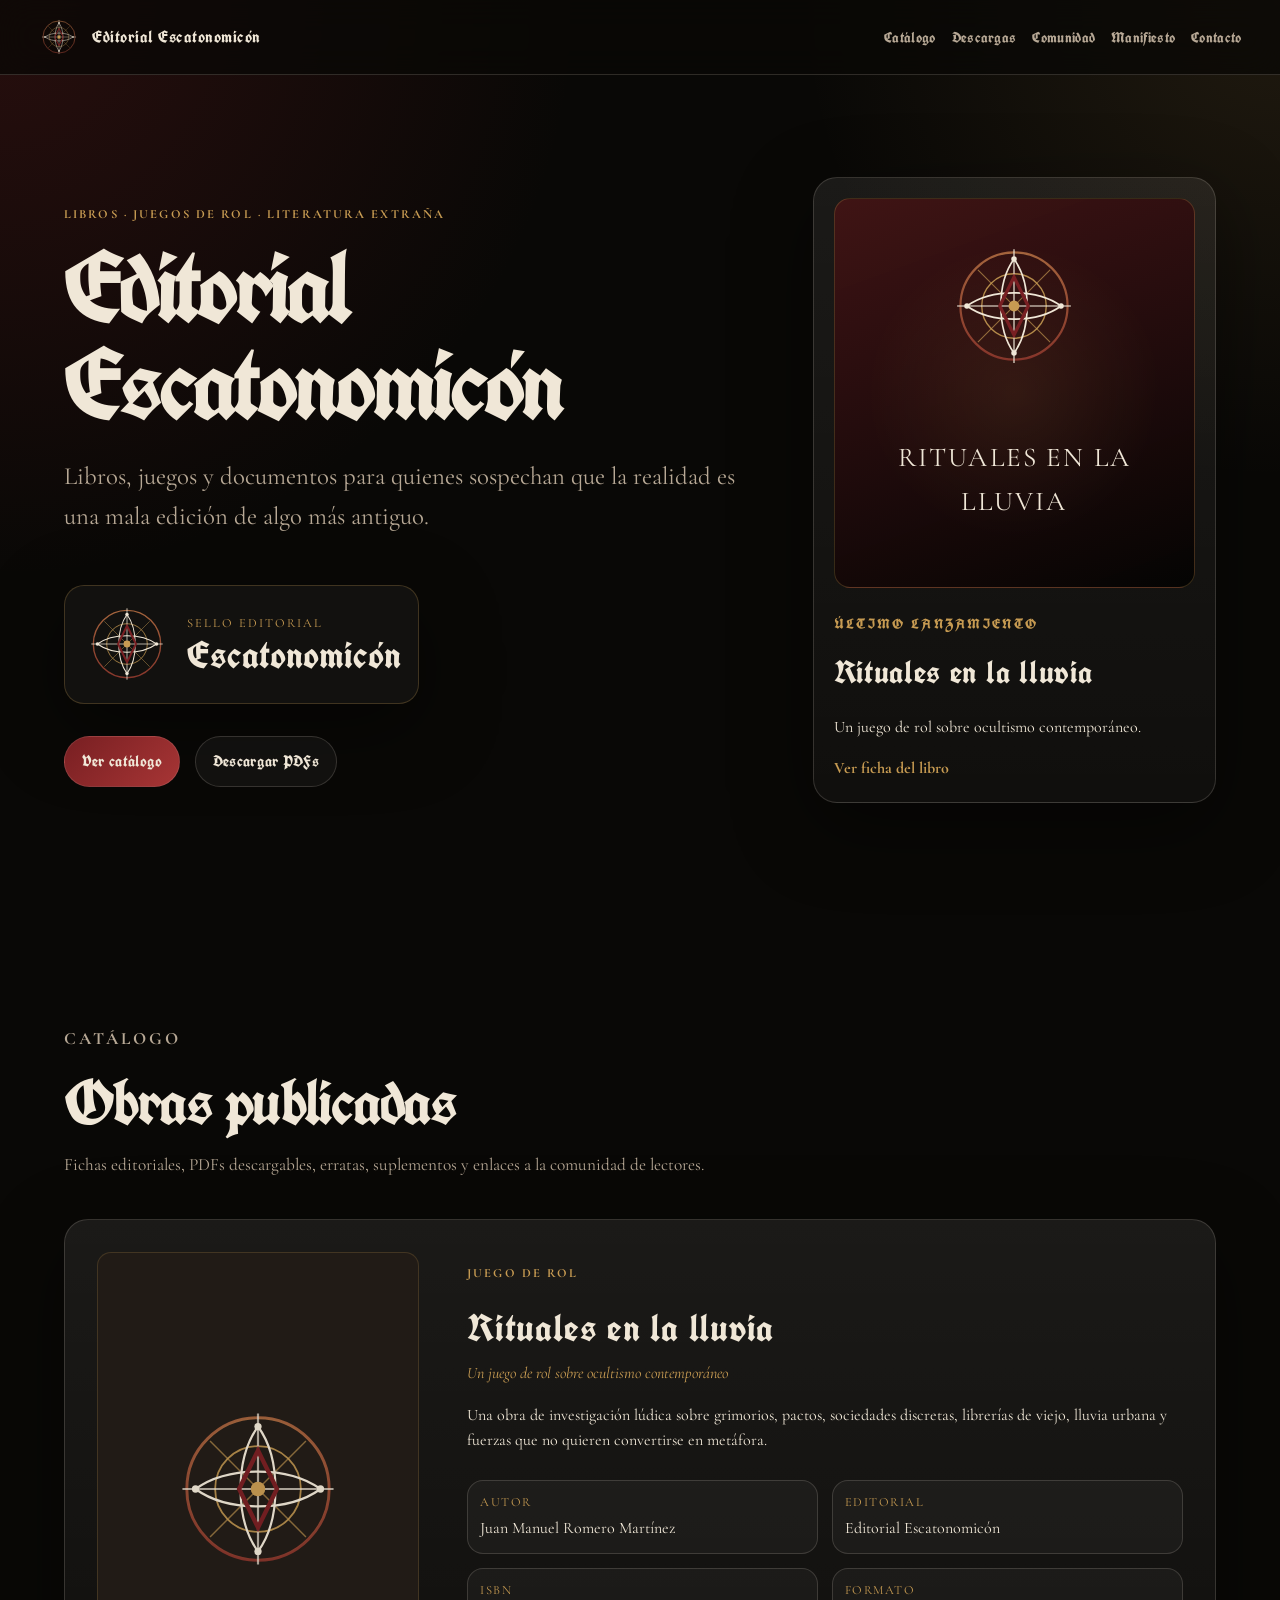
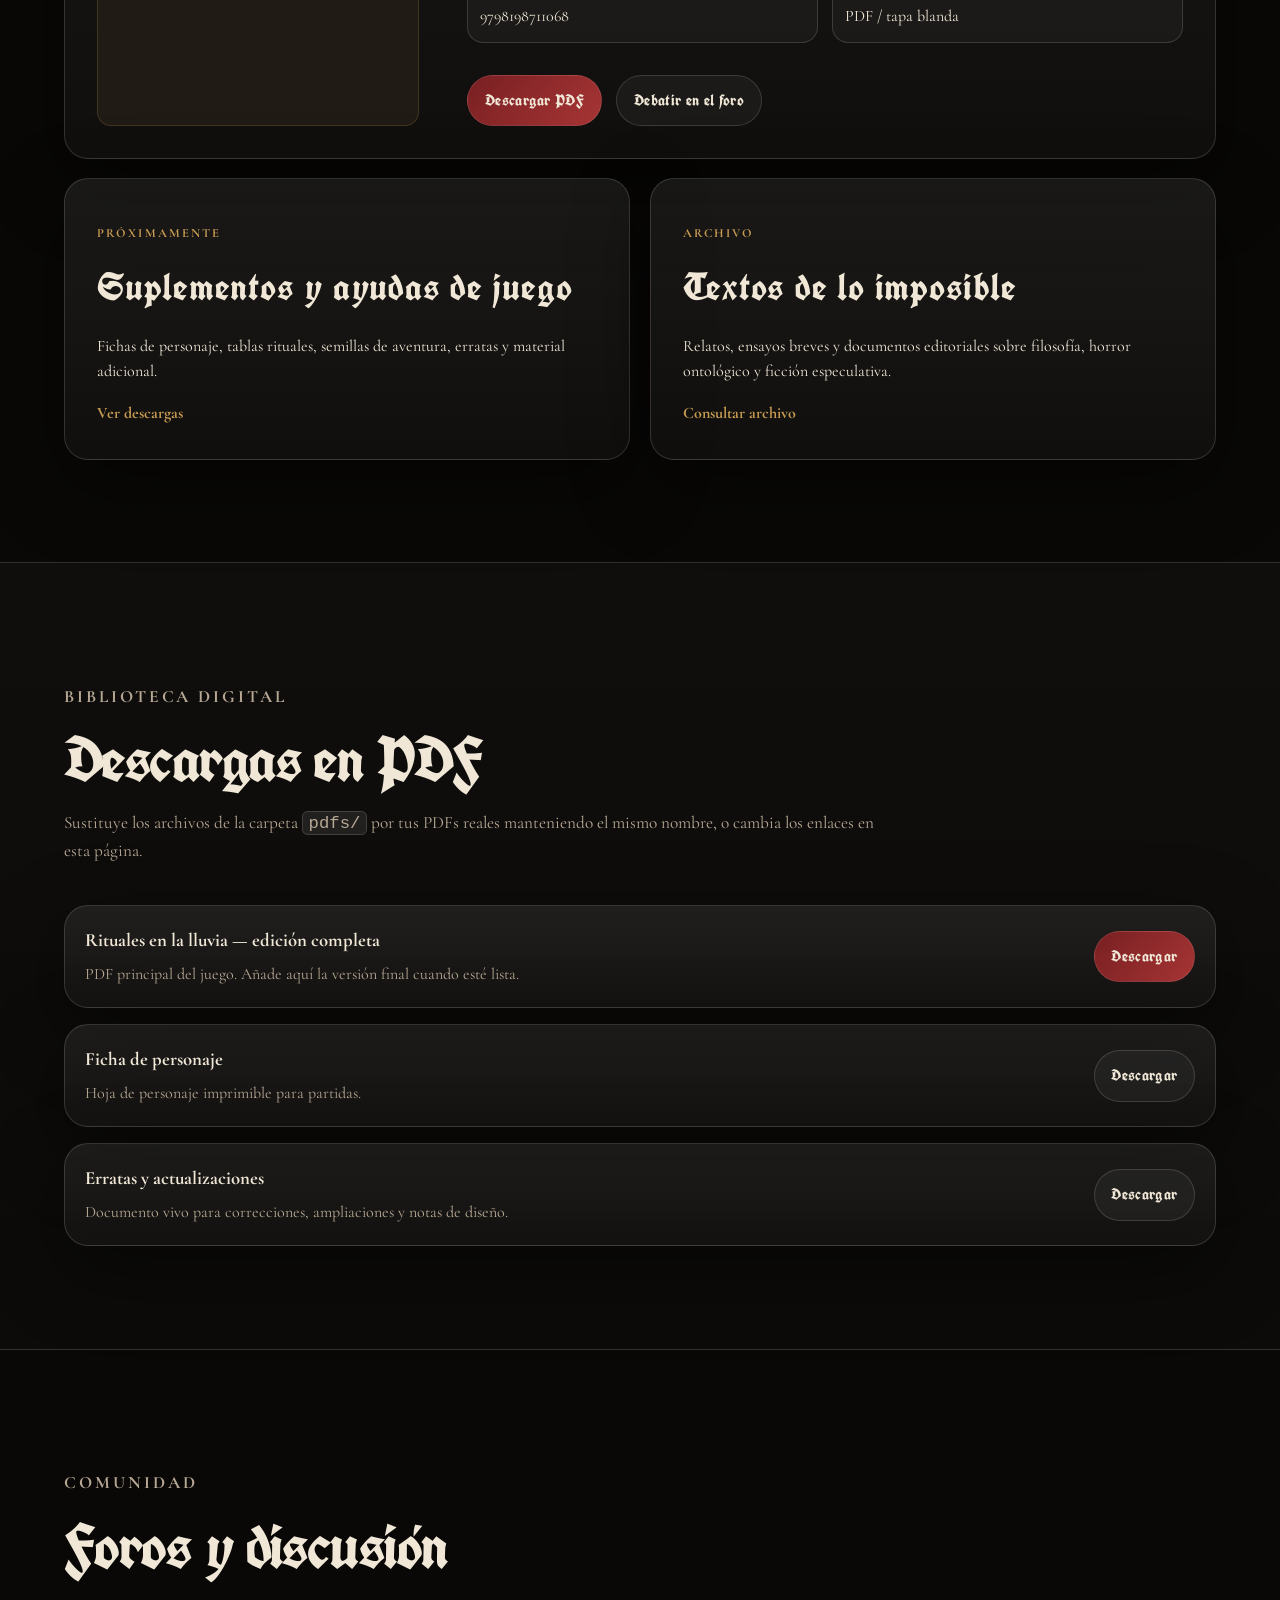
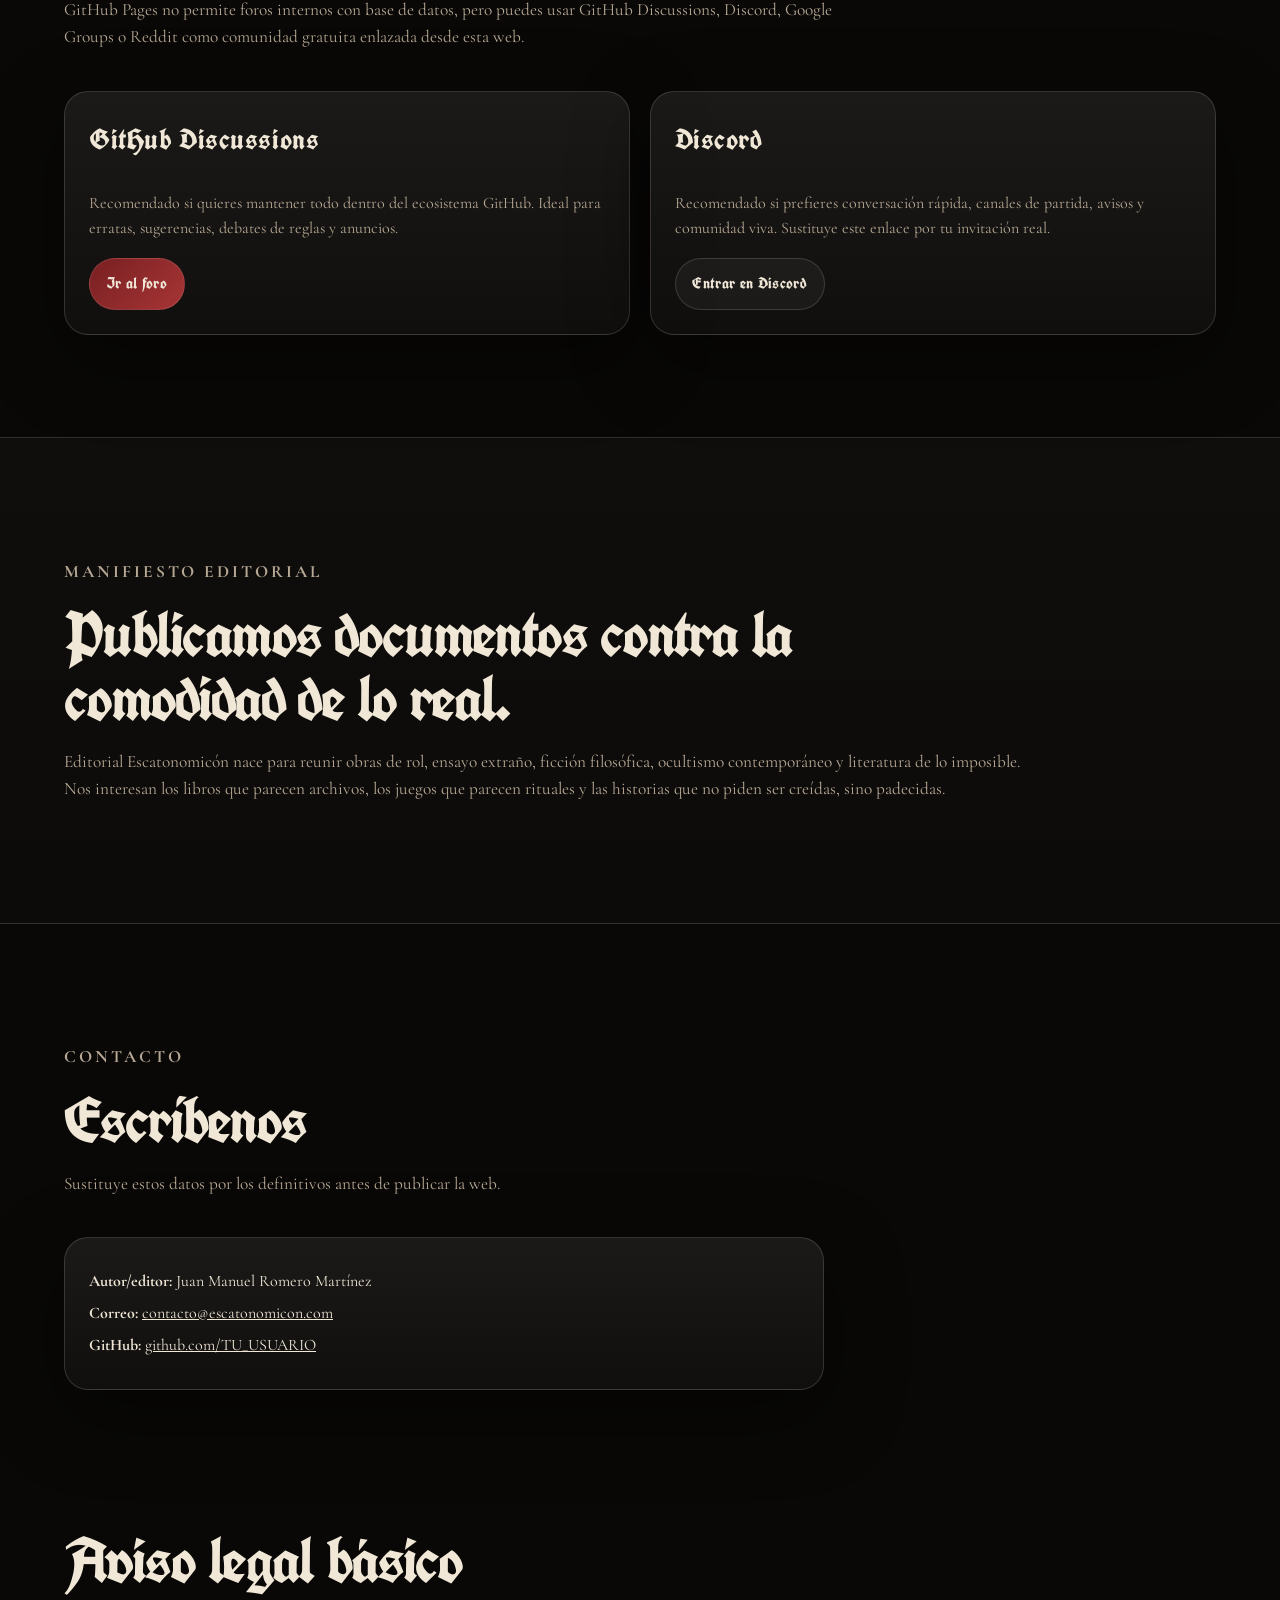
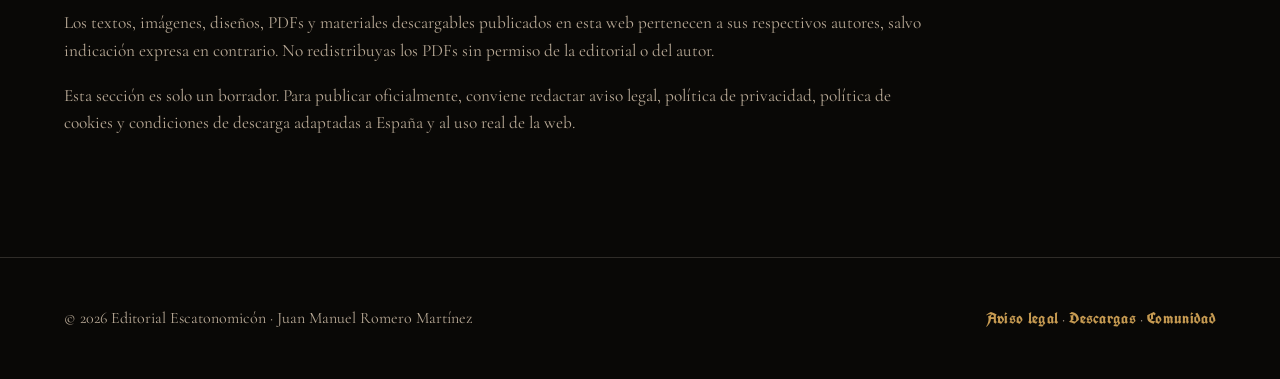
==== index.html @ fbd10f04 "Add files via upload" ====
<!DOCTYPE html>
<html lang="es">
<head>
  <meta charset="UTF-8" />
  <meta name="viewport" content="width=device-width, initial-scale=1.0" />
  <title>Editorial Escatonomicón</title>
  <meta name="description" content="Editorial Escatonomicón: libros, juegos de rol, ficción filosófica, ocultismo contemporáneo y literatura de lo imposible." />
  <meta name="author" content="Juan Manuel Romero Martínez" />
  <meta property="og:title" content="Editorial Escatonomicón" />
  <meta property="og:description" content="Libros, juegos y documentos para quienes sospechan que la realidad es una mala edición de algo más antiguo." />
  <meta property="og:type" content="website" />
  <meta property="og:image" content="assets/og-image.svg" />
  <link rel="icon" href="assets/favicon.svg" type="image/svg+xml">
  <link rel="preconnect" href="https://fonts.googleapis.com">
  <link rel="preconnect" href="https://fonts.gstatic.com" crossorigin>
  <link href="https://fonts.googleapis.com/css2?family=UnifrakturCook:wght@700&family=Cormorant+Garamond:wght@400;500;600;700&display=swap" rel="stylesheet">
  <link rel="stylesheet" href="styles.css" />
</head>
<body>
  <header class="site-header">
    <a class="brand" href="#inicio" aria-label="Editorial Escatonomicón">
      <img src="assets/sigilo.svg" alt="" class="brand-mark" />
      <span class="brand-text">Editorial Escatonomicón</span>
    </a>

    <button class="menu-toggle" aria-label="Abrir menú" aria-expanded="false">☰</button>

    <nav class="main-nav" aria-label="Navegación principal">
      <a href="#catalogo">Catálogo</a>
      <a href="#descargas">Descargas</a>
      <a href="#comunidad">Comunidad</a>
      <a href="#manifiesto">Manifiesto</a>
      <a href="#contacto">Contacto</a>
    </nav>
  </header>

  <main>
    <section id="inicio" class="hero section">
      <div class="hero-content">
        <p class="eyebrow">Libros · Juegos de rol · Literatura extraña</p>
        <h1>Editorial Escatonomicón</h1>
        <p class="lead">
          Libros, juegos y documentos para quienes sospechan que la realidad es una mala edición de algo más antiguo.
        </p>
        <div class="hero-logo" aria-label="Logo de Editorial Escatonomicón">
          <img src="assets/sigilo.svg" alt="Logo de Editorial Escatonomicón" class="hero-logo-image" />
          <div class="hero-logo-copy">
            <p class="logo-caption">Sello editorial</p>
            <p class="logo-name">Escatonomicón</p>
          </div>
        </div>
        <div class="hero-actions">
          <a class="button primary" href="#catalogo">Ver catálogo</a>
          <a class="button secondary" href="#descargas">Descargar PDFs</a>
        </div>
      </div>

      <aside class="hero-card" aria-label="Último lanzamiento">
        <div class="book-cover">
          <div class="cover-sigil">
            <img src="assets/sigilo.svg" alt="Sigilo de Editorial Escatonomicón" />
          </div>
          <p>Rituales en la lluvia</p>
        </div>
        <h2>Último lanzamiento</h2>
        <h3>Rituales en la lluvia</h3>
        <p>Un juego de rol sobre ocultismo contemporáneo.</p>
        <a class="text-link" href="#rituales">Ver ficha del libro</a>
      </aside>
    </section>

    <section id="catalogo" class="section">
      <div class="section-heading">
        <p class="eyebrow">Catálogo</p>
        <h2>Obras publicadas</h2>
        <p>
          Fichas editoriales, PDFs descargables, erratas, suplementos y enlaces a la comunidad de lectores.
        </p>
      </div>

      <div class="catalog-grid">
        <article id="rituales" class="book-card featured">
          <div class="book-art">
            <img src="assets/sigilo.svg" alt="Símbolo esotérico decorativo" />
          </div>
          <div class="book-info">
            <p class="label">Juego de rol</p>
            <h3>Rituales en la lluvia</h3>
            <p class="subtitle">Un juego de rol sobre ocultismo contemporáneo</p>
            <p>
              Una obra de investigación lúdica sobre grimorios, pactos, sociedades discretas,
              librerías de viejo, lluvia urbana y fuerzas que no quieren convertirse en metáfora.
            </p>
            <dl class="metadata">
              <div><dt>Autor</dt><dd>Juan Manuel Romero Martínez</dd></div>
              <div><dt>Editorial</dt><dd>Editorial Escatonomicón</dd></div>
              <div><dt>ISBN</dt><dd>9798198711068</dd></div>
              <div><dt>Formato</dt><dd>PDF / tapa blanda</dd></div>
            </dl>
            <div class="card-actions">
              <a class="button primary" href="pdfs/rituales-en-la-lluvia.pdf">Descargar PDF</a>
              <a class="button secondary" href="#comunidad">Debatir en el foro</a>
            </div>
          </div>
        </article>

        <article class="book-card compact">
          <p class="label">Próximamente</p>
          <h3>Suplementos y ayudas de juego</h3>
          <p>
            Fichas de personaje, tablas rituales, semillas de aventura, erratas y material adicional.
          </p>
          <a class="text-link" href="#descargas">Ver descargas</a>
        </article>

        <article class="book-card compact">
          <p class="label">Archivo</p>
          <h3>Textos de lo imposible</h3>
          <p>
            Relatos, ensayos breves y documentos editoriales sobre filosofía, horror ontológico y ficción especulativa.
          </p>
          <a class="text-link" href="#descargas">Consultar archivo</a>
        </article>
      </div>
    </section>

    <section id="descargas" class="section alt">
      <div class="section-heading">
        <p class="eyebrow">Biblioteca digital</p>
        <h2>Descargas en PDF</h2>
        <p>
          Sustituye los archivos de la carpeta <code>pdfs/</code> por tus PDFs reales manteniendo el mismo nombre,
          o cambia los enlaces en esta página.
        </p>
      </div>

      <div class="download-list">
        <article class="download-item">
          <div>
            <h3>Rituales en la lluvia — edición completa</h3>
            <p>PDF principal del juego. Añade aquí la versión final cuando esté lista.</p>
          </div>
          <a class="button primary" href="pdfs/rituales-en-la-lluvia.pdf">Descargar</a>
        </article>

        <article class="download-item">
          <div>
            <h3>Ficha de personaje</h3>
            <p>Hoja de personaje imprimible para partidas.</p>
          </div>
          <a class="button secondary" href="pdfs/ficha-personaje.pdf">Descargar</a>
        </article>

        <article class="download-item">
          <div>
            <h3>Erratas y actualizaciones</h3>
            <p>Documento vivo para correcciones, ampliaciones y notas de diseño.</p>
          </div>
          <a class="button secondary" href="pdfs/erratas.pdf">Descargar</a>
        </article>
      </div>
    </section>

    <section id="comunidad" class="section">
      <div class="section-heading">
        <p class="eyebrow">Comunidad</p>
        <h2>Foros y discusión</h2>
        <p>
          GitHub Pages no permite foros internos con base de datos, pero puedes usar GitHub Discussions, Discord,
          Google Groups o Reddit como comunidad gratuita enlazada desde esta web.
        </p>
      </div>

      <div class="community-grid">
        <article class="community-card">
          <h3>GitHub Discussions</h3>
          <p>
            Recomendado si quieres mantener todo dentro del ecosistema GitHub. Ideal para erratas,
            sugerencias, debates de reglas y anuncios.
          </p>
          <a class="button primary" href="https://github.com/TU_USUARIO/editorial-escatonomicon/discussions">Ir al foro</a>
        </article>

        <article class="community-card">
          <h3>Discord</h3>
          <p>
            Recomendado si prefieres conversación rápida, canales de partida, avisos y comunidad viva.
            Sustituye este enlace por tu invitación real.
          </p>
          <a class="button secondary" href="https://discord.com/">Entrar en Discord</a>
        </article>
      </div>
    </section>

    <section id="manifiesto" class="section alt">
      <div class="manifesto">
        <p class="eyebrow">Manifiesto editorial</p>
        <h2>Publicamos documentos contra la comodidad de lo real.</h2>
        <p>
          Editorial Escatonomicón nace para reunir obras de rol, ensayo extraño, ficción filosófica,
          ocultismo contemporáneo y literatura de lo imposible. Nos interesan los libros que parecen
          archivos, los juegos que parecen rituales y las historias que no piden ser creídas, sino padecidas.
        </p>
      </div>
    </section>

    <section id="contacto" class="section">
      <div class="section-heading">
        <p class="eyebrow">Contacto</p>
        <h2>Escríbenos</h2>
        <p>
          Sustituye estos datos por los definitivos antes de publicar la web.
        </p>
      </div>

      <div class="contact-panel">
        <p><strong>Autor/editor:</strong> Juan Manuel Romero Martínez</p>
        <p><strong>Correo:</strong> <a href="mailto:contacto@escatonomicon.com">contacto@escatonomicon.com</a></p>
        <p><strong>GitHub:</strong> <a href="https://github.com/TU_USUARIO">github.com/TU_USUARIO</a></p>
      </div>
    </section>

    <section id="legal" class="section legal">
      <h2>Aviso legal básico</h2>
      <p>
        Los textos, imágenes, diseños, PDFs y materiales descargables publicados en esta web pertenecen a sus respectivos autores,
        salvo indicación expresa en contrario. No redistribuyas los PDFs sin permiso de la editorial o del autor.
      </p>
      <p>
        Esta sección es solo un borrador. Para publicar oficialmente, conviene redactar aviso legal, política de privacidad,
        política de cookies y condiciones de descarga adaptadas a España y al uso real de la web.
      </p>
    </section>
  </main>

  <footer class="site-footer">
    <p>© <span id="year"></span> Editorial Escatonomicón · Juan Manuel Romero Martínez</p>
    <p><a href="#legal">Aviso legal</a> · <a href="#descargas">Descargas</a> · <a href="#comunidad">Comunidad</a></p>
  </footer>

  <script src="script.js"></script>
</body>
</html>
---- styles.css ----
:root {
  --bg: #090806;
  --bg-alt: #12100d;
  --panel: #181411;
  --panel-2: #211b16;
  --text: #f0e7d7;
  --muted: #b7a895;
  --gold: #c79b52;
  --red: #781f22;
  --red-bright: #a73535;
  --line: rgba(240, 231, 215, 0.16);
  --shadow: 0 24px 80px rgba(0, 0, 0, 0.45);
  --radius: 24px;
  --font-body: "Cormorant Garamond", Georgia, "Times New Roman", serif;
  --font-gothic: "UnifrakturCook", Georgia, serif;
}


* {
  box-sizing: border-box;
}

html {
  scroll-behavior: smooth;
}

body {
  margin: 0;
  font-family: var(--font-body);
  background:
    radial-gradient(circle at top left, rgba(120, 31, 34, 0.28), transparent 36rem),
    radial-gradient(circle at top right, rgba(199, 155, 82, 0.12), transparent 30rem),
    var(--bg);
  color: var(--text);
  line-height: 1.6;
}

a {
  color: inherit;
}

code {
  background: rgba(255, 255, 255, 0.08);
  border: 1px solid var(--line);
  padding: 0.1rem 0.35rem;
  border-radius: 0.35rem;
}

.site-header {
  position: sticky;
  top: 0;
  z-index: 50;
  display: flex;
  justify-content: space-between;
  align-items: center;
  gap: 1.5rem;
  padding: 1rem clamp(1rem, 3vw, 3rem);
  background: rgba(9, 8, 6, 0.78);
  border-bottom: 1px solid var(--line);
  backdrop-filter: blur(16px);
}

.brand {
  display: inline-flex;
  align-items: center;
  gap: 0.75rem;
  text-decoration: none;
  font-weight: 700;
  letter-spacing: 0.04em;
  text-transform: uppercase;
}

.brand-mark {
  width: 42px;
  height: 42px;
}

.brand-text {
  font-size: 1.05rem;
  font-family: var(--font-gothic);
  letter-spacing: 0.03em;
  text-transform: none;
}

.main-nav a,
.button,
.hero-content h1,
.hero-card h2,
.hero-card h3,
.section-heading h2,
.manifesto h2,
.legal h2,
.book-card h3,
.community-card h3,
.site-footer a {
  font-family: var(--font-gothic);
  letter-spacing: 0.02em;
}

.hero-logo {
  display: inline-flex;
  align-items: center;
  gap: 1rem;
  margin-top: 1.5rem;
  padding: 0.9rem 1.1rem;
  border: 1px solid rgba(199,155,82,0.25);
  border-radius: 20px;
  background: rgba(255,255,255,0.04);
  box-shadow: var(--shadow);
}

.hero-logo-image {
  width: 88px;
  height: 88px;
  flex: 0 0 auto;
}

.hero-logo-copy {
  display: flex;
  flex-direction: column;
}

.logo-caption {
  margin: 0;
  color: var(--gold);
  text-transform: uppercase;
  letter-spacing: 0.16em;
  font-size: 0.78rem;
}

.logo-name {
  margin: 0.1rem 0 0;
  font-family: var(--font-gothic);
  font-size: clamp(1.8rem, 3vw, 2.5rem);
  line-height: 1;
}

.main-nav {
  display: flex;
  align-items: center;
  gap: 1rem;
}

.main-nav a {
  color: var(--muted);
  text-decoration: none;
  font-size: 0.95rem;
}

.main-nav a:hover {
  color: var(--text);
}

.menu-toggle {
  display: none;
  border: 1px solid var(--line);
  background: var(--panel);
  color: var(--text);
  border-radius: 12px;
  padding: 0.45rem 0.75rem;
  font-size: 1.2rem;
}

.section {
  padding: clamp(4rem, 8vw, 7rem) clamp(1rem, 5vw, 5rem);
}

.alt {
  background: linear-gradient(180deg, rgba(255,255,255,0.025), rgba(255,255,255,0.01));
  border-block: 1px solid var(--line);
}

.hero {
  min-height: calc(100vh - 80px);
  display: grid;
  grid-template-columns: minmax(0, 1.25fr) minmax(290px, 0.75fr);
  align-items: center;
  gap: clamp(2rem, 6vw, 5rem);
}

.hero-content h1 {
  font-size: clamp(3rem, 8vw, 7.7rem);
  line-height: 0.95;
  margin: 0 0 1.25rem;
  letter-spacing: -0.055em;
}

.lead {
  max-width: 720px;
  color: var(--muted);
  font-size: clamp(1.18rem, 2.2vw, 1.55rem);
}

.eyebrow,
.label {
  color: var(--gold);
  text-transform: uppercase;
  letter-spacing: 0.17em;
  font-size: 0.78rem;
  font-weight: 700;
}

.hero-actions,
.card-actions {
  display: flex;
  flex-wrap: wrap;
  gap: 0.9rem;
  margin-top: 2rem;
}

.button {
  display: inline-flex;
  align-items: center;
  justify-content: center;
  min-height: 44px;
  padding: 0.75rem 1.05rem;
  border-radius: 999px;
  border: 1px solid var(--line);
  text-decoration: none;
  font-weight: 700;
  transition: transform 0.16s ease, border-color 0.16s ease, background 0.16s ease;
}

.button:hover {
  transform: translateY(-2px);
}

.button.primary {
  background: linear-gradient(135deg, var(--red), var(--red-bright));
  border-color: rgba(255,255,255,0.1);
}

.button.secondary {
  background: rgba(255,255,255,0.045);
}

.text-link {
  color: var(--gold);
  text-decoration: none;
  font-weight: 700;
}

.text-link:hover {
  text-decoration: underline;
}

.hero-card,
.book-card,
.download-item,
.community-card,
.contact-panel {
  background: linear-gradient(180deg, rgba(255,255,255,0.075), rgba(255,255,255,0.03));
  border: 1px solid var(--line);
  border-radius: var(--radius);
  box-shadow: var(--shadow);
}

.hero-card {
  padding: 1.25rem;
}

.hero-card h2 {
  color: var(--gold);
  font-size: 0.9rem;
  text-transform: uppercase;
  letter-spacing: 0.16em;
  margin-top: 1.5rem;
}

.hero-card h3 {
  font-size: 2rem;
  margin: 0 0 0.5rem;
}

.book-cover {
  min-height: 390px;
  display: grid;
  place-items: center;
  align-content: center;
  gap: 1.5rem;
  padding: 2rem;
  border-radius: calc(var(--radius) - 8px);
  background:
    linear-gradient(160deg, rgba(120,31,34,0.48), rgba(0,0,0,0.6)),
    radial-gradient(circle, rgba(199,155,82,0.2), transparent 55%),
    #0b0908;
  border: 1px solid rgba(199,155,82,0.25);
}

.cover-sigil img {
  width: 140px;
  height: 140px;
}

.book-cover p {
  text-align: center;
  font-size: 1.7rem;
  text-transform: uppercase;
  letter-spacing: 0.08em;
}

.section-heading {
  max-width: 820px;
  margin-bottom: 2.5rem;
}

.section-heading h2,
.manifesto h2,
.legal h2 {
  font-size: clamp(2.1rem, 5vw, 4.2rem);
  line-height: 1;
  margin: 0.25rem 0 1rem;
  letter-spacing: -0.04em;
}

.section-heading p,
.manifesto p,
.legal p {
  color: var(--muted);
  font-size: 1.08rem;
}

.catalog-grid {
  display: grid;
  grid-template-columns: repeat(2, minmax(0, 1fr));
  gap: 1.2rem;
}

.book-card {
  padding: clamp(1.2rem, 3vw, 2rem);
}

.book-card.featured {
  grid-column: 1 / -1;
  display: grid;
  grid-template-columns: minmax(220px, 0.45fr) minmax(0, 1fr);
  gap: clamp(1.2rem, 4vw, 3rem);
}

.book-card h3 {
  font-size: clamp(1.55rem, 3vw, 2.75rem);
  margin: 0.2rem 0;
}

.subtitle {
  color: var(--gold);
  font-style: italic;
  margin-top: 0;
}

.book-art {
  display: grid;
  place-items: center;
  min-height: 360px;
  border-radius: calc(var(--radius) - 10px);
  background: var(--panel-2);
  border: 1px solid rgba(199,155,82,0.2);
}

.book-art img {
  width: min(58%, 220px);
  opacity: 0.92;
}

.metadata {
  display: grid;
  grid-template-columns: repeat(2, minmax(0, 1fr));
  gap: 0.85rem;
  margin-top: 1.6rem;
}

.metadata div {
  padding: 0.75rem;
  border: 1px solid var(--line);
  border-radius: 16px;
  background: rgba(255,255,255,0.035);
}

.metadata dt {
  color: var(--gold);
  font-size: 0.78rem;
  text-transform: uppercase;
  letter-spacing: 0.12em;
}

.metadata dd {
  margin: 0.2rem 0 0;
  color: var(--text);
}

.compact {
  min-height: 250px;
}

.download-list {
  display: grid;
  gap: 1rem;
}

.download-item {
  display: flex;
  justify-content: space-between;
  gap: 1.5rem;
  align-items: center;
  padding: 1.25rem;
}

.download-item h3 {
  margin: 0 0 0.35rem;
}

.download-item p {
  margin: 0;
  color: var(--muted);
}

.community-grid {
  display: grid;
  grid-template-columns: repeat(2, minmax(0, 1fr));
  gap: 1.2rem;
}

.community-card {
  padding: 1.5rem;
}

.community-card h3 {
  font-size: 1.8rem;
  margin-top: 0;
}

.community-card p {
  color: var(--muted);
}

.manifesto {
  max-width: 980px;
}

.manifesto h2 {
  max-width: 900px;
}

.contact-panel {
  padding: 1.5rem;
  max-width: 760px;
}

.contact-panel p {
  margin: 0.4rem 0;
}

.legal {
  padding-top: 2rem;
  max-width: 1000px;
}

.site-footer {
  padding: 2rem clamp(1rem, 5vw, 5rem);
  border-top: 1px solid var(--line);
  color: var(--muted);
  display: flex;
  justify-content: space-between;
  flex-wrap: wrap;
  gap: 1rem;
}

.site-footer a {
  color: var(--gold);
  text-decoration: none;
}

@media (max-width: 850px) {
  .menu-toggle {
    display: inline-flex;
  }

  .main-nav {
    position: absolute;
    inset: 76px 1rem auto 1rem;
    display: none;
    flex-direction: column;
    align-items: stretch;
    padding: 1rem;
    background: rgba(18, 16, 13, 0.98);
    border: 1px solid var(--line);
    border-radius: 18px;
  }

  .main-nav.open {
    display: flex;
  }

  .main-nav a {
    padding: 0.7rem;
  }

  .hero,
  .book-card.featured,
  .catalog-grid,
  .community-grid {
    grid-template-columns: 1fr;
  }

  .hero {
    min-height: auto;
  }

  .metadata {
    grid-template-columns: 1fr;
  }

  .download-item {
    align-items: flex-start;
    flex-direction: column;
  }

  .book-cover {
    min-height: 300px;
  }

  .hero-logo {
    width: 100%;
    justify-content: flex-start;
  }
}
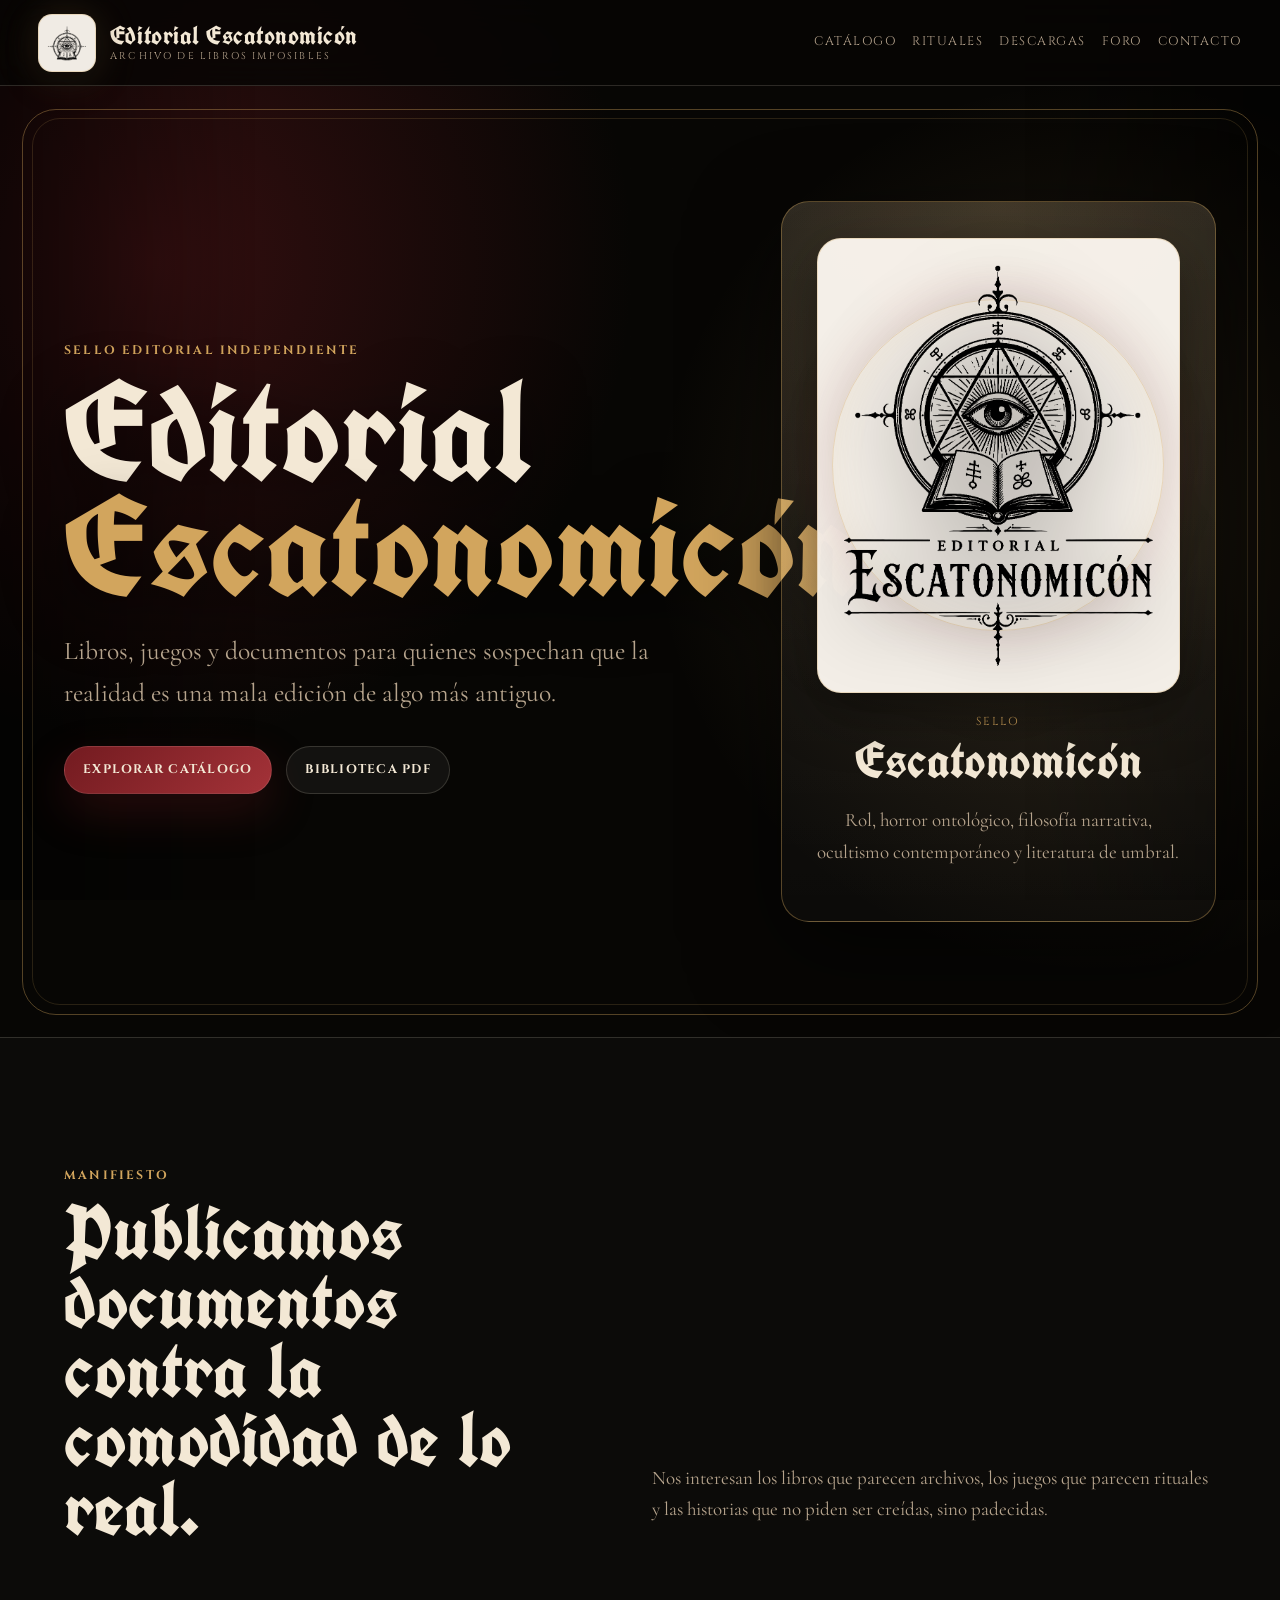
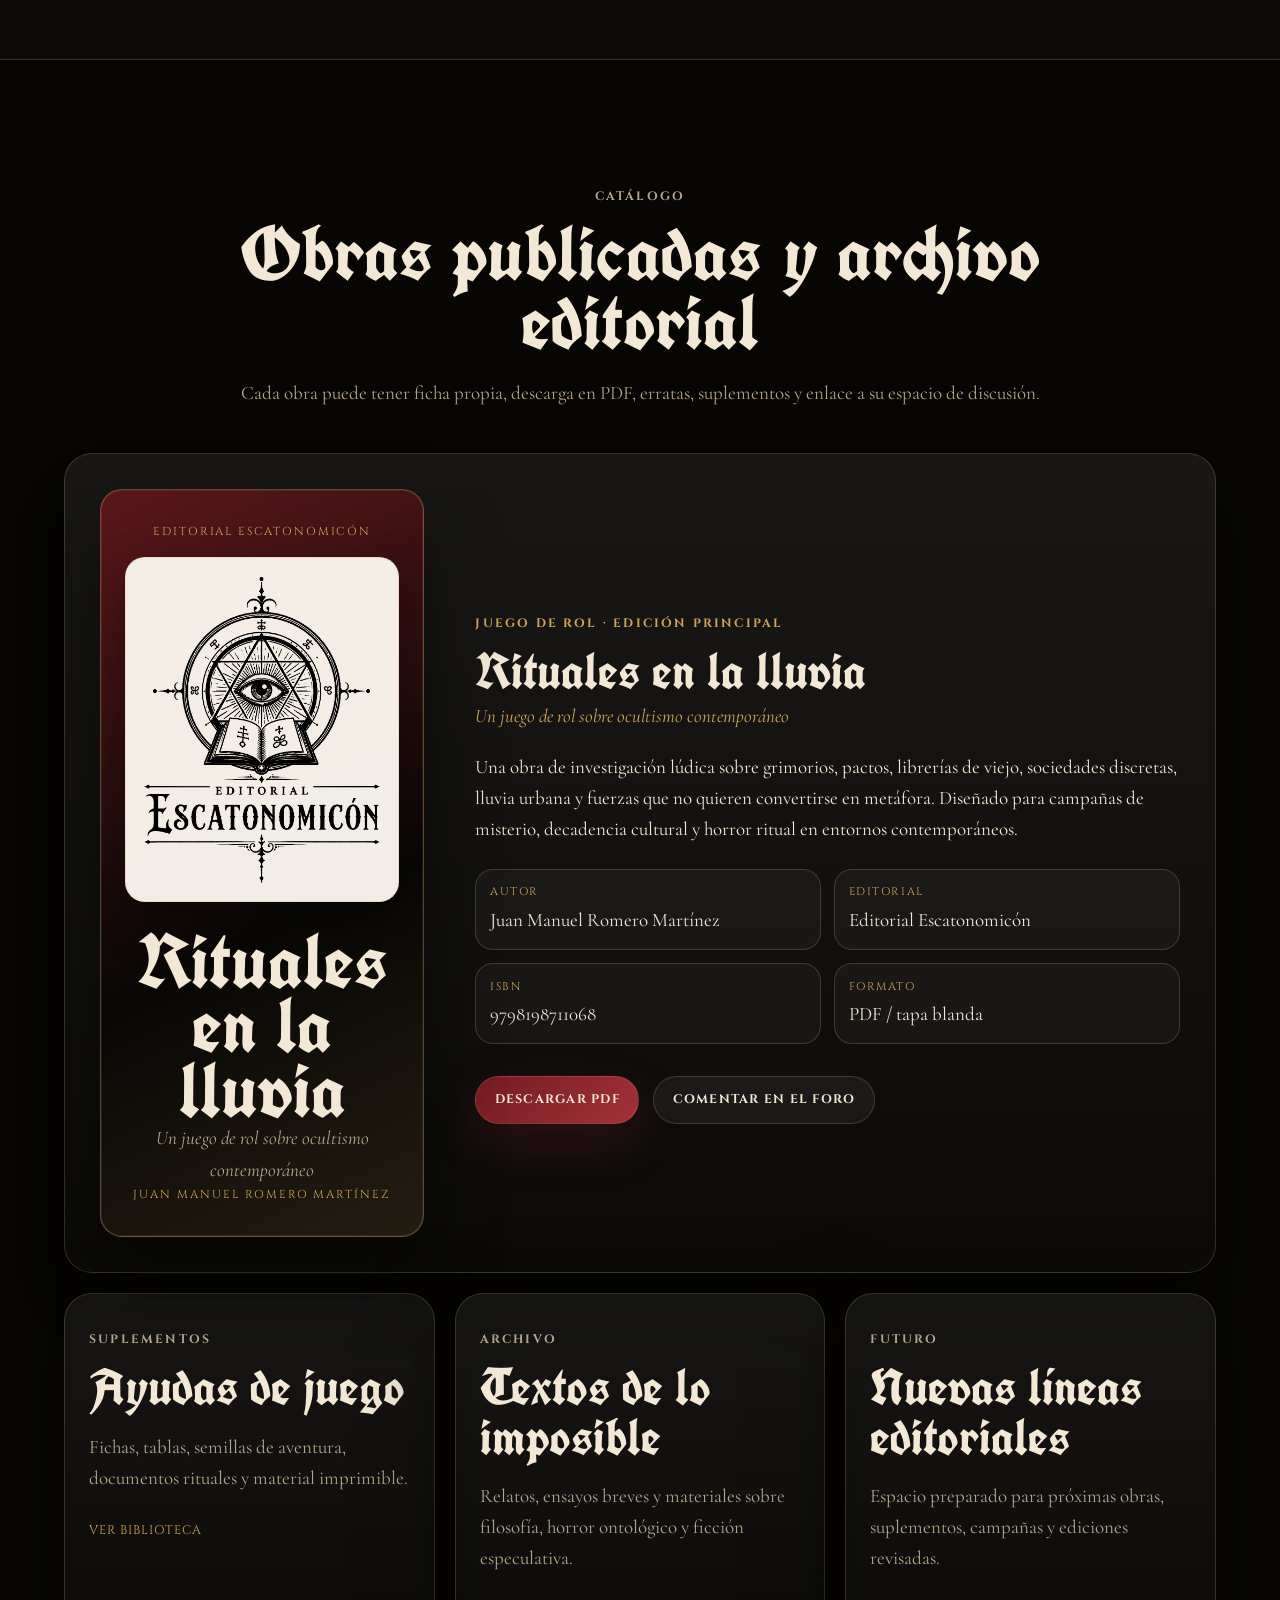
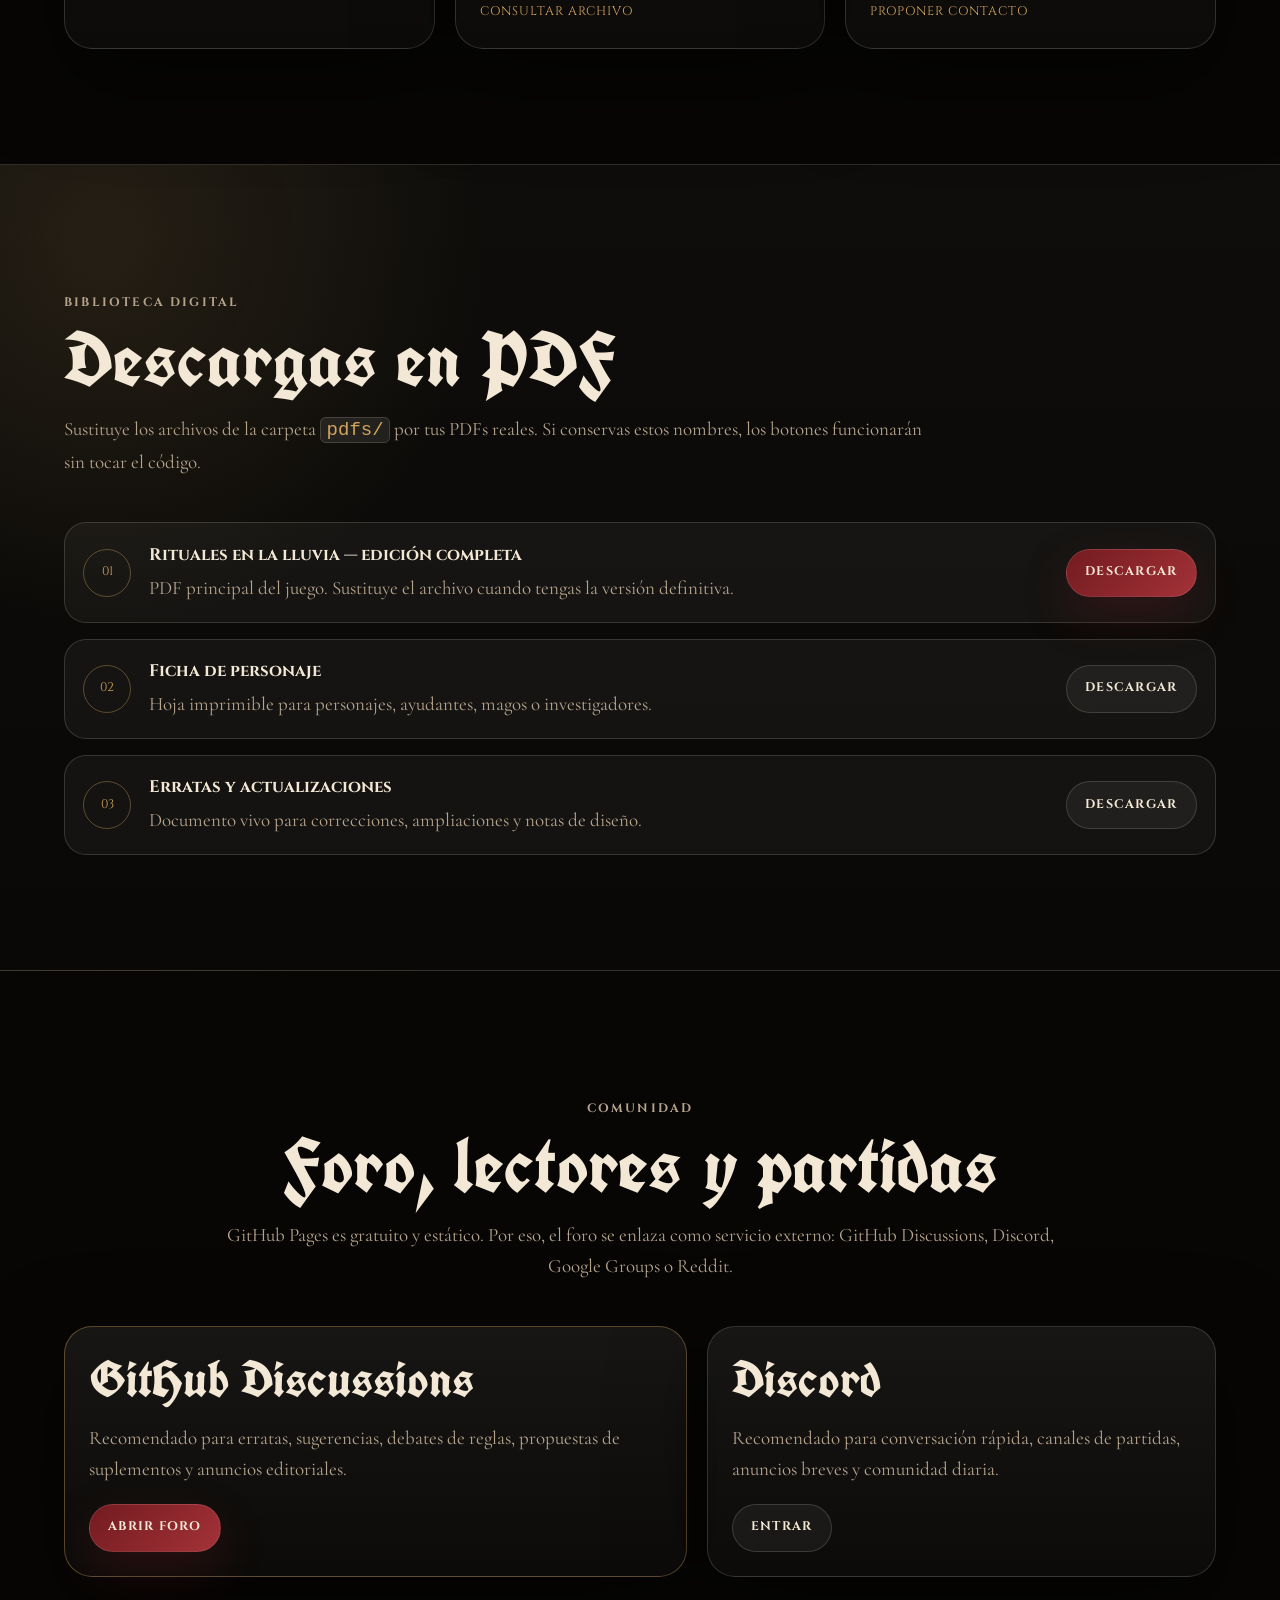
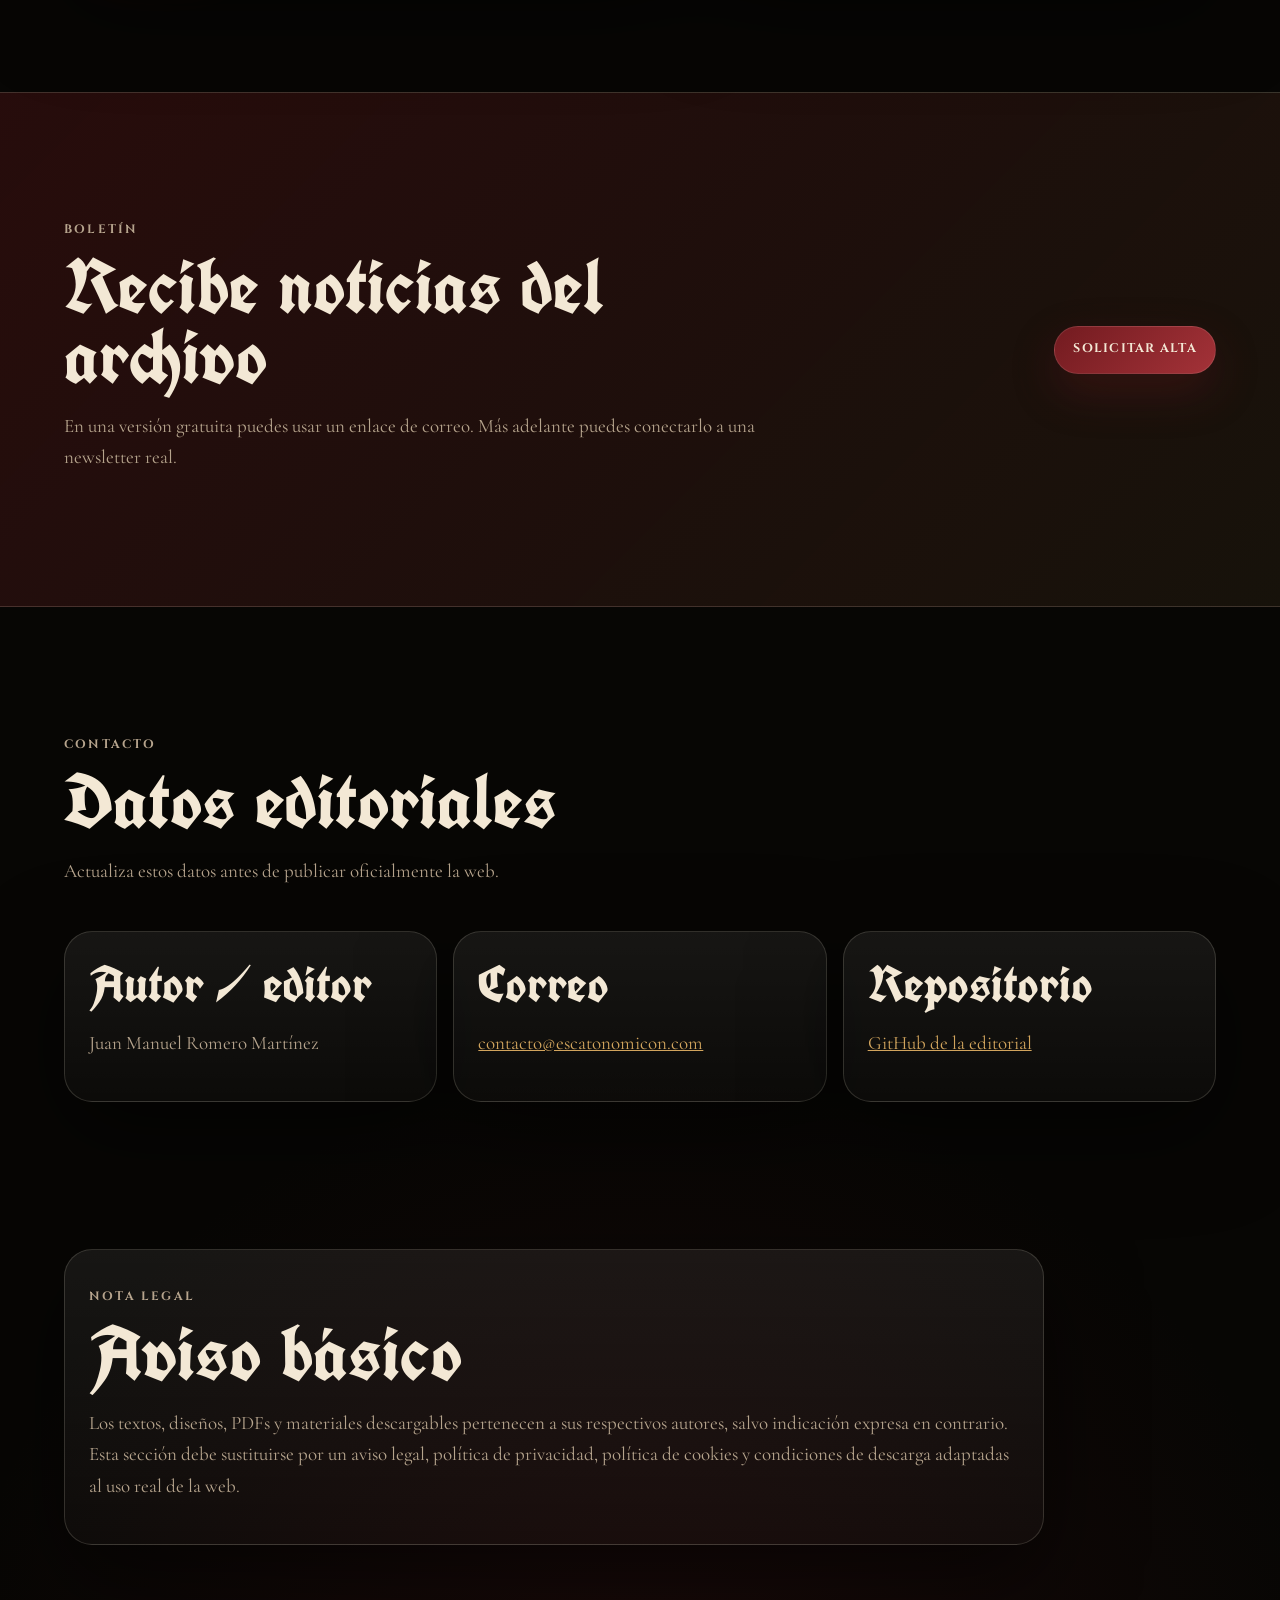
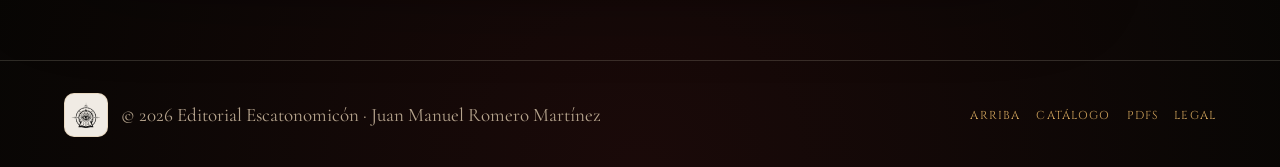
==== commit b0e2e984: "Add files via upload" ====
--- a/index.html
+++ b/index.html
@@ -6,152 +6,176 @@
   <title>Editorial Escatonomicón</title>
   <meta name="description" content="Editorial Escatonomicón: libros, juegos de rol, ficción filosófica, ocultismo contemporáneo y literatura de lo imposible." />
   <meta name="author" content="Juan Manuel Romero Martínez" />
+  <meta name="theme-color" content="#090806" />
   <meta property="og:title" content="Editorial Escatonomicón" />
   <meta property="og:description" content="Libros, juegos y documentos para quienes sospechan que la realidad es una mala edición de algo más antiguo." />
   <meta property="og:type" content="website" />
-  <meta property="og:image" content="assets/og-image.svg" />
-  <link rel="icon" href="assets/favicon.svg" type="image/svg+xml">
-  <link rel="preconnect" href="https://fonts.googleapis.com">
-  <link rel="preconnect" href="https://fonts.gstatic.com" crossorigin>
-  <link href="https://fonts.googleapis.com/css2?family=UnifrakturCook:wght@700&family=Cormorant+Garamond:wght@400;500;600;700&display=swap" rel="stylesheet">
+  <meta property="og:image" content="assets/og-image.png" />
+  <link rel="icon" href="assets/favicon.png" type="image/png" />
+  <link rel="apple-touch-icon" href="assets/apple-touch-icon.png" />
+  <link rel="preconnect" href="https://fonts.googleapis.com" />
+  <link rel="preconnect" href="https://fonts.gstatic.com" crossorigin />
+  <link href="https://fonts.googleapis.com/css2?family=Cinzel:wght@400;500;600;700;800&family=Cormorant+Garamond:wght@400;500;600;700&family=UnifrakturCook:wght@700&display=swap" rel="stylesheet" />
   <link rel="stylesheet" href="styles.css" />
 </head>
 <body>
-  <header class="site-header">
+  <div class="page-veil" aria-hidden="true"></div>
+
+  <header class="site-header" id="top">
     <a class="brand" href="#inicio" aria-label="Editorial Escatonomicón">
-      <img src="assets/sigilo.svg" alt="" class="brand-mark" />
-      <span class="brand-text">Editorial Escatonomicón</span>
+      <img src="assets/logo-editorial-mark.png" alt="Emblema de Editorial Escatonomicón" class="brand-mark" />
+      <span class="brand-stack">
+        <span class="brand-title">Editorial Escatonomicón</span>
+        <span class="brand-subtitle">archivo de libros imposibles</span>
+      </span>
     </a>
 
     <button class="menu-toggle" aria-label="Abrir menú" aria-expanded="false">☰</button>
 
     <nav class="main-nav" aria-label="Navegación principal">
       <a href="#catalogo">Catálogo</a>
+      <a href="#rituales">Rituales</a>
       <a href="#descargas">Descargas</a>
-      <a href="#comunidad">Comunidad</a>
-      <a href="#manifiesto">Manifiesto</a>
+      <a href="#comunidad">Foro</a>
       <a href="#contacto">Contacto</a>
     </nav>
   </header>
 
   <main>
-    <section id="inicio" class="hero section">
-      <div class="hero-content">
-        <p class="eyebrow">Libros · Juegos de rol · Literatura extraña</p>
-        <h1>Editorial Escatonomicón</h1>
+    <section id="inicio" class="hero section frame-section">
+      <div class="hero-left">
+        <p class="eyebrow">Sello editorial independiente</p>
+        <h1>Editorial<br><span>Escatonomicón</span></h1>
         <p class="lead">
           Libros, juegos y documentos para quienes sospechan que la realidad es una mala edición de algo más antiguo.
         </p>
-        <div class="hero-logo" aria-label="Logo de Editorial Escatonomicón">
-          <img src="assets/sigilo.svg" alt="Logo de Editorial Escatonomicón" class="hero-logo-image" />
-          <div class="hero-logo-copy">
-            <p class="logo-caption">Sello editorial</p>
-            <p class="logo-name">Escatonomicón</p>
-          </div>
+        <div class="hero-actions">
+          <a class="button primary" href="#catalogo">Explorar catálogo</a>
+          <a class="button secondary" href="#descargas">Biblioteca PDF</a>
         </div>
-        <div class="hero-actions">
-          <a class="button primary" href="#catalogo">Ver catálogo</a>
-          <a class="button secondary" href="#descargas">Descargar PDFs</a>
+      </div>
+
+      <aside class="seal-panel" aria-label="Sello editorial">
+        <div class="seal-orbit">
+          <img src="assets/logo-editorial-full.png" alt="Logo de Editorial Escatonomicón" />
         </div>
-      </div>
-
-      <aside class="hero-card" aria-label="Último lanzamiento">
-        <div class="book-cover">
-          <div class="cover-sigil">
-            <img src="assets/sigilo.svg" alt="Sigilo de Editorial Escatonomicón" />
-          </div>
-          <p>Rituales en la lluvia</p>
-        </div>
-        <h2>Último lanzamiento</h2>
-        <h3>Rituales en la lluvia</h3>
-        <p>Un juego de rol sobre ocultismo contemporáneo.</p>
-        <a class="text-link" href="#rituales">Ver ficha del libro</a>
+        <p class="seal-kicker">Sello</p>
+        <h2>Escatonomicón</h2>
+        <p>
+          Rol, horror ontológico, filosofía narrativa, ocultismo contemporáneo y literatura de umbral.
+        </p>
       </aside>
     </section>
 
+    <section class="section editorial-strip" aria-label="Declaración editorial">
+      <div>
+        <p class="eyebrow">Manifiesto</p>
+        <h2>Publicamos documentos contra la comodidad de lo real.</h2>
+      </div>
+      <p>
+        Nos interesan los libros que parecen archivos, los juegos que parecen rituales y las historias que no piden ser creídas, sino padecidas.
+      </p>
+    </section>
+
     <section id="catalogo" class="section">
-      <div class="section-heading">
+      <div class="section-heading centered">
         <p class="eyebrow">Catálogo</p>
-        <h2>Obras publicadas</h2>
-        <p>
-          Fichas editoriales, PDFs descargables, erratas, suplementos y enlaces a la comunidad de lectores.
+        <h2>Obras publicadas y archivo editorial</h2>
+        <p>
+          Cada obra puede tener ficha propia, descarga en PDF, erratas, suplementos y enlace a su espacio de discusión.
         </p>
       </div>
 
       <div class="catalog-grid">
-        <article id="rituales" class="book-card featured">
-          <div class="book-art">
-            <img src="assets/sigilo.svg" alt="Símbolo esotérico decorativo" />
-          </div>
-          <div class="book-info">
-            <p class="label">Juego de rol</p>
+        <article id="rituales" class="book-showcase">
+          <div class="book-object" aria-label="Portada conceptual de Rituales en la lluvia">
+            <div class="book-topline">Editorial Escatonomicón</div>
+            <img src="assets/logo-editorial-full.png" alt="Logo de Editorial Escatonomicón" />
+            <h3>Rituales<br>en la lluvia</h3>
+            <p>Un juego de rol sobre ocultismo contemporáneo</p>
+            <div class="book-author">Juan Manuel Romero Martínez</div>
+          </div>
+
+          <div class="book-description">
+            <p class="label">Juego de rol · edición principal</p>
             <h3>Rituales en la lluvia</h3>
             <p class="subtitle">Un juego de rol sobre ocultismo contemporáneo</p>
             <p>
-              Una obra de investigación lúdica sobre grimorios, pactos, sociedades discretas,
-              librerías de viejo, lluvia urbana y fuerzas que no quieren convertirse en metáfora.
+              Una obra de investigación lúdica sobre grimorios, pactos, librerías de viejo, sociedades discretas,
+              lluvia urbana y fuerzas que no quieren convertirse en metáfora. Diseñado para campañas de misterio,
+              decadencia cultural y horror ritual en entornos contemporáneos.
             </p>
-            <dl class="metadata">
+
+            <dl class="metadata premium">
               <div><dt>Autor</dt><dd>Juan Manuel Romero Martínez</dd></div>
               <div><dt>Editorial</dt><dd>Editorial Escatonomicón</dd></div>
               <div><dt>ISBN</dt><dd>9798198711068</dd></div>
               <div><dt>Formato</dt><dd>PDF / tapa blanda</dd></div>
             </dl>
+
             <div class="card-actions">
               <a class="button primary" href="pdfs/rituales-en-la-lluvia.pdf">Descargar PDF</a>
-              <a class="button secondary" href="#comunidad">Debatir en el foro</a>
+              <a class="button secondary" href="#comunidad">Comentar en el foro</a>
             </div>
           </div>
         </article>
 
-        <article class="book-card compact">
-          <p class="label">Próximamente</p>
-          <h3>Suplementos y ayudas de juego</h3>
-          <p>
-            Fichas de personaje, tablas rituales, semillas de aventura, erratas y material adicional.
-          </p>
-          <a class="text-link" href="#descargas">Ver descargas</a>
-        </article>
-
-        <article class="book-card compact">
-          <p class="label">Archivo</p>
-          <h3>Textos de lo imposible</h3>
-          <p>
-            Relatos, ensayos breves y documentos editoriales sobre filosofía, horror ontológico y ficción especulativa.
-          </p>
-          <a class="text-link" href="#descargas">Consultar archivo</a>
-        </article>
-      </div>
-    </section>
-
-    <section id="descargas" class="section alt">
+        <div class="minor-catalog">
+          <article class="mini-card">
+            <p class="label">Suplementos</p>
+            <h3>Ayudas de juego</h3>
+            <p>Fichas, tablas, semillas de aventura, documentos rituales y material imprimible.</p>
+            <a href="#descargas" class="text-link">Ver biblioteca</a>
+          </article>
+
+          <article class="mini-card">
+            <p class="label">Archivo</p>
+            <h3>Textos de lo imposible</h3>
+            <p>Relatos, ensayos breves y materiales sobre filosofía, horror ontológico y ficción especulativa.</p>
+            <a href="#descargas" class="text-link">Consultar archivo</a>
+          </article>
+
+          <article class="mini-card">
+            <p class="label">Futuro</p>
+            <h3>Nuevas líneas editoriales</h3>
+            <p>Espacio preparado para próximas obras, suplementos, campañas y ediciones revisadas.</p>
+            <a href="#contacto" class="text-link">Proponer contacto</a>
+          </article>
+        </div>
+      </div>
+    </section>
+
+    <section id="descargas" class="section dark-panel-section">
       <div class="section-heading">
         <p class="eyebrow">Biblioteca digital</p>
         <h2>Descargas en PDF</h2>
         <p>
-          Sustituye los archivos de la carpeta <code>pdfs/</code> por tus PDFs reales manteniendo el mismo nombre,
-          o cambia los enlaces en esta página.
+          Sustituye los archivos de la carpeta <code>pdfs/</code> por tus PDFs reales. Si conservas estos nombres,
+          los botones funcionarán sin tocar el código.
         </p>
       </div>
 
       <div class="download-list">
         <article class="download-item">
+          <span class="download-number">01</span>
           <div>
             <h3>Rituales en la lluvia — edición completa</h3>
-            <p>PDF principal del juego. Añade aquí la versión final cuando esté lista.</p>
+            <p>PDF principal del juego. Sustituye el archivo cuando tengas la versión definitiva.</p>
           </div>
           <a class="button primary" href="pdfs/rituales-en-la-lluvia.pdf">Descargar</a>
         </article>
 
         <article class="download-item">
+          <span class="download-number">02</span>
           <div>
             <h3>Ficha de personaje</h3>
-            <p>Hoja de personaje imprimible para partidas.</p>
+            <p>Hoja imprimible para personajes, ayudantes, magos o investigadores.</p>
           </div>
           <a class="button secondary" href="pdfs/ficha-personaje.pdf">Descargar</a>
         </article>
 
         <article class="download-item">
+          <span class="download-number">03</span>
           <div>
             <h3>Erratas y actualizaciones</h3>
             <p>Documento vivo para correcciones, ampliaciones y notas de diseño.</p>
@@ -161,81 +185,93 @@
       </div>
     </section>
 
-    <section id="comunidad" class="section">
-      <div class="section-heading">
+    <section id="comunidad" class="section community-section">
+      <div class="section-heading centered">
         <p class="eyebrow">Comunidad</p>
-        <h2>Foros y discusión</h2>
-        <p>
-          GitHub Pages no permite foros internos con base de datos, pero puedes usar GitHub Discussions, Discord,
-          Google Groups o Reddit como comunidad gratuita enlazada desde esta web.
+        <h2>Foro, lectores y partidas</h2>
+        <p>
+          GitHub Pages es gratuito y estático. Por eso, el foro se enlaza como servicio externo: GitHub Discussions,
+          Discord, Google Groups o Reddit.
         </p>
       </div>
 
       <div class="community-grid">
-        <article class="community-card">
+        <article class="community-card featured-card">
           <h3>GitHub Discussions</h3>
           <p>
-            Recomendado si quieres mantener todo dentro del ecosistema GitHub. Ideal para erratas,
-            sugerencias, debates de reglas y anuncios.
+            Recomendado para erratas, sugerencias, debates de reglas, propuestas de suplementos y anuncios editoriales.
           </p>
-          <a class="button primary" href="https://github.com/TU_USUARIO/editorial-escatonomicon/discussions">Ir al foro</a>
+          <a class="button primary" href="https://github.com/TU_USUARIO/editorial-escatonomicon/discussions">Abrir foro</a>
         </article>
 
         <article class="community-card">
           <h3>Discord</h3>
           <p>
-            Recomendado si prefieres conversación rápida, canales de partida, avisos y comunidad viva.
-            Sustituye este enlace por tu invitación real.
+            Recomendado para conversación rápida, canales de partidas, anuncios breves y comunidad diaria.
           </p>
-          <a class="button secondary" href="https://discord.com/">Entrar en Discord</a>
-        </article>
-      </div>
-    </section>
-
-    <section id="manifiesto" class="section alt">
-      <div class="manifesto">
-        <p class="eyebrow">Manifiesto editorial</p>
-        <h2>Publicamos documentos contra la comodidad de lo real.</h2>
-        <p>
-          Editorial Escatonomicón nace para reunir obras de rol, ensayo extraño, ficción filosófica,
-          ocultismo contemporáneo y literatura de lo imposible. Nos interesan los libros que parecen
-          archivos, los juegos que parecen rituales y las historias que no piden ser creídas, sino padecidas.
-        </p>
-      </div>
-    </section>
-
-    <section id="contacto" class="section">
+          <a class="button secondary" href="https://discord.com/">Entrar</a>
+        </article>
+      </div>
+    </section>
+
+    <section class="section newsletter-panel" aria-label="Boletín editorial">
+      <div>
+        <p class="eyebrow">Boletín</p>
+        <h2>Recibe noticias del archivo</h2>
+        <p>
+          En una versión gratuita puedes usar un enlace de correo. Más adelante puedes conectarlo a una newsletter real.
+        </p>
+      </div>
+      <a class="button primary" href="mailto:contacto@escatonomicon.com?subject=Alta%20en%20bolet%C3%ADn%20Escatonomic%C3%B3n">Solicitar alta</a>
+    </section>
+
+    <section id="contacto" class="section contact-section">
       <div class="section-heading">
         <p class="eyebrow">Contacto</p>
-        <h2>Escríbenos</h2>
-        <p>
-          Sustituye estos datos por los definitivos antes de publicar la web.
-        </p>
-      </div>
-
-      <div class="contact-panel">
-        <p><strong>Autor/editor:</strong> Juan Manuel Romero Martínez</p>
-        <p><strong>Correo:</strong> <a href="mailto:contacto@escatonomicon.com">contacto@escatonomicon.com</a></p>
-        <p><strong>GitHub:</strong> <a href="https://github.com/TU_USUARIO">github.com/TU_USUARIO</a></p>
-      </div>
-    </section>
-
-    <section id="legal" class="section legal">
-      <h2>Aviso legal básico</h2>
-      <p>
-        Los textos, imágenes, diseños, PDFs y materiales descargables publicados en esta web pertenecen a sus respectivos autores,
-        salvo indicación expresa en contrario. No redistribuyas los PDFs sin permiso de la editorial o del autor.
-      </p>
-      <p>
-        Esta sección es solo un borrador. Para publicar oficialmente, conviene redactar aviso legal, política de privacidad,
-        política de cookies y condiciones de descarga adaptadas a España y al uso real de la web.
-      </p>
+        <h2>Datos editoriales</h2>
+        <p>Actualiza estos datos antes de publicar oficialmente la web.</p>
+      </div>
+
+      <div class="contact-grid">
+        <article class="contact-card">
+          <h3>Autor / editor</h3>
+          <p>Juan Manuel Romero Martínez</p>
+        </article>
+        <article class="contact-card">
+          <h3>Correo</h3>
+          <p><a href="mailto:contacto@escatonomicon.com">contacto@escatonomicon.com</a></p>
+        </article>
+        <article class="contact-card">
+          <h3>Repositorio</h3>
+          <p><a href="https://github.com/TU_USUARIO/editorial-escatonomicon">GitHub de la editorial</a></p>
+        </article>
+      </div>
+    </section>
+
+    <section id="legal" class="section legal-section">
+      <div class="legal-box">
+        <p class="eyebrow">Nota legal</p>
+        <h2>Aviso básico</h2>
+        <p>
+          Los textos, diseños, PDFs y materiales descargables pertenecen a sus respectivos autores, salvo indicación expresa en contrario.
+          Esta sección debe sustituirse por un aviso legal, política de privacidad, política de cookies y condiciones de descarga adaptadas
+          al uso real de la web.
+        </p>
+      </div>
     </section>
   </main>
 
   <footer class="site-footer">
-    <p>© <span id="year"></span> Editorial Escatonomicón · Juan Manuel Romero Martínez</p>
-    <p><a href="#legal">Aviso legal</a> · <a href="#descargas">Descargas</a> · <a href="#comunidad">Comunidad</a></p>
+    <div class="footer-brand">
+      <img src="assets/logo-editorial-mark.png" alt="Emblema de Editorial Escatonomicón" class="footer-mark" />
+      <p>© <span id="year"></span> Editorial Escatonomicón · Juan Manuel Romero Martínez</p>
+    </div>
+    <nav aria-label="Navegación secundaria">
+      <a href="#top">Arriba</a>
+      <a href="#catalogo">Catálogo</a>
+      <a href="#descargas">PDFs</a>
+      <a href="#legal">Legal</a>
+    </nav>
   </footer>
 
   <script src="script.js"></script>
--- a/styles.css
+++ b/styles.css
@@ -1,527 +1,665 @@
 :root {
-  --bg: #090806;
-  --bg-alt: #12100d;
-  --panel: #181411;
-  --panel-2: #211b16;
-  --text: #f0e7d7;
-  --muted: #b7a895;
-  --gold: #c79b52;
-  --red: #781f22;
-  --red-bright: #a73535;
-  --line: rgba(240, 231, 215, 0.16);
-  --shadow: 0 24px 80px rgba(0, 0, 0, 0.45);
-  --radius: 24px;
+  --bg: #070604;
+  --bg-soft: #0f0c09;
+  --panel: #17120e;
+  --panel-2: #211811;
+  --text: #f3e8d5;
+  --muted: #b6a48d;
+  --dim: #84735f;
+  --gold: #d2a55d;
+  --gold-soft: rgba(210,165,93,.23);
+  --blood: #731b20;
+  --blood-bright: #a33238;
+  --line: rgba(243,232,213,.16);
+  --line-strong: rgba(210,165,93,.38);
+  --shadow: 0 30px 90px rgba(0,0,0,.55);
+  --radius: 28px;
   --font-body: "Cormorant Garamond", Georgia, "Times New Roman", serif;
-  --font-gothic: "UnifrakturCook", Georgia, serif;
-}
-
-
-* {
-  box-sizing: border-box;
-}
-
-html {
-  scroll-behavior: smooth;
-}
+  --font-display: "UnifrakturCook", Georgia, serif;
+  --font-caps: "Cinzel", Georgia, serif;
+}
+
+* { box-sizing: border-box; }
+
+html { scroll-behavior: smooth; }
 
 body {
   margin: 0;
   font-family: var(--font-body);
   background:
-    radial-gradient(circle at top left, rgba(120, 31, 34, 0.28), transparent 36rem),
-    radial-gradient(circle at top right, rgba(199, 155, 82, 0.12), transparent 30rem),
+    radial-gradient(circle at 12% 4%, rgba(115,27,32,.42), transparent 30rem),
+    radial-gradient(circle at 86% 8%, rgba(210,165,93,.16), transparent 28rem),
+    radial-gradient(circle at 50% 100%, rgba(115,27,32,.18), transparent 44rem),
     var(--bg);
   color: var(--text);
-  line-height: 1.6;
-}
-
-a {
-  color: inherit;
-}
+  font-size: 19px;
+  line-height: 1.65;
+}
+
+body::before {
+  content: "";
+  position: fixed;
+  inset: 0;
+  pointer-events: none;
+  opacity: .12;
+  background-image:
+    linear-gradient(rgba(255,255,255,.04) 1px, transparent 1px),
+    linear-gradient(90deg, rgba(255,255,255,.04) 1px, transparent 1px);
+  background-size: 42px 42px;
+  mask-image: radial-gradient(circle at 50% 25%, black, transparent 78%);
+}
+
+.page-veil {
+  position: fixed;
+  inset: 0;
+  pointer-events: none;
+  background: linear-gradient(90deg, rgba(0,0,0,.5), transparent 20%, transparent 80%, rgba(0,0,0,.5));
+  z-index: -1;
+}
+
+a { color: inherit; }
 
 code {
-  background: rgba(255, 255, 255, 0.08);
+  padding: .08rem .35rem;
+  border-radius: .35rem;
+  background: rgba(255,255,255,.08);
   border: 1px solid var(--line);
-  padding: 0.1rem 0.35rem;
-  border-radius: 0.35rem;
+  color: var(--gold);
 }
 
 .site-header {
   position: sticky;
   top: 0;
-  z-index: 50;
+  z-index: 80;
   display: flex;
   justify-content: space-between;
   align-items: center;
-  gap: 1.5rem;
-  padding: 1rem clamp(1rem, 3vw, 3rem);
-  background: rgba(9, 8, 6, 0.78);
+  gap: 1.2rem;
+  padding: .85rem clamp(1rem, 3vw, 3rem);
+  background: rgba(7,6,4,.79);
   border-bottom: 1px solid var(--line);
-  backdrop-filter: blur(16px);
+  backdrop-filter: blur(18px);
 }
 
 .brand {
   display: inline-flex;
   align-items: center;
-  gap: 0.75rem;
+  gap: .85rem;
   text-decoration: none;
-  font-weight: 700;
-  letter-spacing: 0.04em;
-  text-transform: uppercase;
 }
 
 .brand-mark {
-  width: 42px;
-  height: 42px;
-}
-
-.brand-text {
-  font-size: 1.05rem;
-  font-family: var(--font-gothic);
-  letter-spacing: 0.03em;
-  text-transform: none;
-}
-
-.main-nav a,
-.button,
-.hero-content h1,
-.hero-card h2,
-.hero-card h3,
-.section-heading h2,
-.manifesto h2,
-.legal h2,
-.book-card h3,
-.community-card h3,
-.site-footer a {
-  font-family: var(--font-gothic);
-  letter-spacing: 0.02em;
-}
-
-.hero-logo {
-  display: inline-flex;
-  align-items: center;
-  gap: 1rem;
-  margin-top: 1.5rem;
-  padding: 0.9rem 1.1rem;
-  border: 1px solid rgba(199,155,82,0.25);
-  border-radius: 20px;
-  background: rgba(255,255,255,0.04);
-  box-shadow: var(--shadow);
-}
-
-.hero-logo-image {
-  width: 88px;
-  height: 88px;
-  flex: 0 0 auto;
-}
-
-.hero-logo-copy {
-  display: flex;
-  flex-direction: column;
-}
-
-.logo-caption {
-  margin: 0;
-  color: var(--gold);
-  text-transform: uppercase;
-  letter-spacing: 0.16em;
-  font-size: 0.78rem;
-}
-
-.logo-name {
-  margin: 0.1rem 0 0;
-  font-family: var(--font-gothic);
-  font-size: clamp(1.8rem, 3vw, 2.5rem);
-  line-height: 1;
+  width: 52px;
+  height: 52px;
+  filter: drop-shadow(0 0 18px rgba(210,165,93,.16));
+}
+
+.brand-stack { display: flex; flex-direction: column; line-height: 1; }
+
+.brand-title {
+  font-family: var(--font-display);
+  font-size: clamp(1.35rem, 2vw, 1.8rem);
+  letter-spacing: .02em;
+}
+
+.brand-subtitle {
+  margin-top: .2rem;
+  font-family: var(--font-caps);
+  color: var(--muted);
+  font-size: .62rem;
+  text-transform: uppercase;
+  letter-spacing: .22em;
 }
 
 .main-nav {
   display: flex;
-  align-items: center;
   gap: 1rem;
+  align-items: center;
 }
 
 .main-nav a {
+  position: relative;
+  font-family: var(--font-caps);
+  font-size: .78rem;
+  letter-spacing: .12em;
+  text-transform: uppercase;
   color: var(--muted);
   text-decoration: none;
-  font-size: 0.95rem;
-}
-
-.main-nav a:hover {
-  color: var(--text);
-}
+  padding: .3rem 0;
+}
+
+.main-nav a::after {
+  content: "";
+  position: absolute;
+  left: 0;
+  right: 100%;
+  bottom: 0;
+  height: 1px;
+  background: var(--gold);
+  transition: right .18s ease;
+}
+
+.main-nav a:hover { color: var(--text); }
+.main-nav a:hover::after { right: 0; }
 
 .menu-toggle {
   display: none;
   border: 1px solid var(--line);
-  background: var(--panel);
+  border-radius: 14px;
   color: var(--text);
-  border-radius: 12px;
-  padding: 0.45rem 0.75rem;
+  background: rgba(255,255,255,.04);
   font-size: 1.2rem;
+  padding: .45rem .75rem;
 }
 
 .section {
-  padding: clamp(4rem, 8vw, 7rem) clamp(1rem, 5vw, 5rem);
-}
-
-.alt {
-  background: linear-gradient(180deg, rgba(255,255,255,0.025), rgba(255,255,255,0.01));
-  border-block: 1px solid var(--line);
+  padding: clamp(4.5rem, 9vw, 8rem) clamp(1rem, 5vw, 5.8rem);
+}
+
+.frame-section {
+  position: relative;
+  overflow: hidden;
+}
+
+.frame-section::before,
+.frame-section::after {
+  content: "";
+  position: absolute;
+  border: 1px solid var(--line-strong);
+  pointer-events: none;
+}
+
+.frame-section::before {
+  inset: 1.4rem;
+  border-radius: 34px;
+}
+
+.frame-section::after {
+  inset: 2rem;
+  border-radius: 28px;
+  opacity: .45;
 }
 
 .hero {
   min-height: calc(100vh - 80px);
   display: grid;
-  grid-template-columns: minmax(0, 1.25fr) minmax(290px, 0.75fr);
-  align-items: center;
-  gap: clamp(2rem, 6vw, 5rem);
-}
-
-.hero-content h1 {
-  font-size: clamp(3rem, 8vw, 7.7rem);
-  line-height: 0.95;
-  margin: 0 0 1.25rem;
-  letter-spacing: -0.055em;
-}
-
-.lead {
-  max-width: 720px;
-  color: var(--muted);
-  font-size: clamp(1.18rem, 2.2vw, 1.55rem);
-}
+  grid-template-columns: minmax(0, 1.08fr) minmax(300px, .72fr);
+  align-items: center;
+  gap: clamp(2rem, 5vw, 5rem);
+}
+
+.hero-left,
+.seal-panel { position: relative; z-index: 2; }
 
 .eyebrow,
 .label {
-  color: var(--gold);
-  text-transform: uppercase;
-  letter-spacing: 0.17em;
-  font-size: 0.78rem;
+  font-family: var(--font-caps);
+  color: var(--gold);
+  text-transform: uppercase;
+  letter-spacing: .18em;
   font-weight: 700;
+  font-size: .76rem;
+}
+
+.hero h1 {
+  margin: .4rem 0 1.3rem;
+  font-family: var(--font-display);
+  font-size: clamp(4.2rem, 11vw, 11rem);
+  line-height: .82;
+  letter-spacing: .005em;
+  text-shadow: 0 16px 60px rgba(0,0,0,.7);
+}
+
+.hero h1 span { color: var(--gold); }
+
+.lead {
+  max-width: 760px;
+  color: var(--muted);
+  font-size: clamp(1.25rem, 2vw, 1.65rem);
 }
 
 .hero-actions,
 .card-actions {
   display: flex;
   flex-wrap: wrap;
-  gap: 0.9rem;
+  gap: .9rem;
   margin-top: 2rem;
 }
 
 .button {
   display: inline-flex;
+  min-height: 48px;
   align-items: center;
   justify-content: center;
-  min-height: 44px;
-  padding: 0.75rem 1.05rem;
+  padding: .78rem 1.14rem;
   border-radius: 999px;
+  font-family: var(--font-caps);
+  font-size: .78rem;
+  font-weight: 700;
+  letter-spacing: .1em;
+  text-transform: uppercase;
+  text-decoration: none;
   border: 1px solid var(--line);
+  transition: transform .16s ease, background .16s ease, border-color .16s ease;
+}
+
+.button:hover { transform: translateY(-2px); }
+
+.button.primary {
+  border-color: rgba(255,255,255,.1);
+  background: linear-gradient(135deg, var(--blood), var(--blood-bright));
+  box-shadow: 0 18px 45px rgba(115,27,32,.3);
+}
+
+.button.secondary { background: rgba(255,255,255,.05); }
+.button.secondary:hover { border-color: var(--line-strong); }
+
+.text-link {
+  color: var(--gold);
+  font-family: var(--font-caps);
+  font-size: .78rem;
+  letter-spacing: .08em;
   text-decoration: none;
-  font-weight: 700;
-  transition: transform 0.16s ease, border-color 0.16s ease, background 0.16s ease;
-}
-
-.button:hover {
-  transform: translateY(-2px);
-}
-
-.button.primary {
-  background: linear-gradient(135deg, var(--red), var(--red-bright));
-  border-color: rgba(255,255,255,0.1);
-}
-
-.button.secondary {
-  background: rgba(255,255,255,0.045);
-}
-
-.text-link {
-  color: var(--gold);
-  text-decoration: none;
-  font-weight: 700;
-}
-
-.text-link:hover {
-  text-decoration: underline;
-}
-
-.hero-card,
-.book-card,
-.download-item,
+  text-transform: uppercase;
+}
+
+.text-link:hover { text-decoration: underline; }
+
+.seal-panel {
+  padding: clamp(1.4rem, 3vw, 2.2rem);
+  border-radius: var(--radius);
+  background:
+    linear-gradient(180deg, rgba(255,255,255,.08), rgba(255,255,255,.025)),
+    radial-gradient(circle at 50% 0%, rgba(210,165,93,.18), transparent 70%);
+  border: 1px solid var(--line-strong);
+  box-shadow: var(--shadow);
+  text-align: center;
+}
+
+.seal-orbit {
+  position: relative;
+  display: grid;
+  place-items: center;
+  min-height: 330px;
+  border-radius: 24px;
+  background: radial-gradient(circle, rgba(210,165,93,.14), transparent 58%);
+}
+
+.seal-orbit::before {
+  content: "";
+  position: absolute;
+  width: min(92%, 330px);
+  aspect-ratio: 1;
+  border-radius: 50%;
+  border: 1px solid rgba(210,165,93,.32);
+  box-shadow: inset 0 0 34px rgba(210,165,93,.08), 0 0 54px rgba(115,27,32,.18);
+}
+
+.seal-orbit img {
+  width: min(68%, 250px);
+  filter: drop-shadow(0 18px 40px rgba(0,0,0,.5));
+}
+
+.seal-kicker {
+  margin: 1.2rem 0 .2rem;
+  font-family: var(--font-caps);
+  color: var(--gold);
+  text-transform: uppercase;
+  letter-spacing: .18em;
+  font-size: .72rem;
+}
+
+.seal-panel h2 {
+  margin: 0;
+  font-family: var(--font-display);
+  font-size: clamp(2.7rem, 4vw, 4.2rem);
+  line-height: 1;
+}
+
+.seal-panel p:last-child { color: var(--muted); }
+
+.editorial-strip {
+  display: grid;
+  grid-template-columns: .95fr 1.05fr;
+  align-items: end;
+  gap: clamp(2rem, 6vw, 6rem);
+  border-block: 1px solid var(--line);
+  background: rgba(255,255,255,.025);
+}
+
+.editorial-strip h2,
+.section-heading h2,
+.newsletter-panel h2,
+.legal-box h2 {
+  margin: .2rem 0 0;
+  font-family: var(--font-display);
+  font-size: clamp(2.8rem, 6vw, 6rem);
+  line-height: .9;
+}
+
+.editorial-strip > p,
+.section-heading p,
+.newsletter-panel p,
+.legal-box p { color: var(--muted); }
+
+.section-heading {
+  max-width: 860px;
+  margin-bottom: 2.8rem;
+}
+
+.section-heading.centered {
+  margin-inline: auto;
+  text-align: center;
+}
+
+.catalog-grid {
+  display: grid;
+  gap: 1.25rem;
+}
+
+.book-showcase {
+  display: grid;
+  grid-template-columns: minmax(260px, .46fr) minmax(0, 1fr);
+  gap: clamp(1.4rem, 4vw, 4rem);
+  align-items: center;
+  padding: clamp(1.2rem, 3vw, 2.2rem);
+  border-radius: var(--radius);
+  background: linear-gradient(180deg, rgba(255,255,255,.075), rgba(255,255,255,.025));
+  border: 1px solid var(--line);
+  box-shadow: var(--shadow);
+}
+
+.book-object {
+  min-height: 560px;
+  display: flex;
+  flex-direction: column;
+  justify-content: space-between;
+  align-items: center;
+  padding: 2rem 1.5rem;
+  border-radius: 22px;
+  background:
+    linear-gradient(155deg, rgba(115,27,32,.78), rgba(8,7,5,.88) 58%, rgba(210,165,93,.13)),
+    #0a0806;
+  border: 1px solid var(--line-strong);
+  box-shadow: inset 0 0 0 1px rgba(255,255,255,.06), 0 35px 70px rgba(0,0,0,.5);
+  text-align: center;
+}
+
+.book-topline,
+.book-author {
+  font-family: var(--font-caps);
+  color: var(--gold);
+  font-size: .72rem;
+  letter-spacing: .17em;
+  text-transform: uppercase;
+}
+
+.book-object img { width: min(58%, 210px); }
+
+.book-object h3 {
+  margin: .5rem 0 0;
+  font-family: var(--font-display);
+  font-size: clamp(3.8rem, 6vw, 5.6rem);
+  line-height: .84;
+}
+
+.book-object p {
+  margin: 0;
+  color: var(--muted);
+  font-style: italic;
+}
+
+.book-description h3,
+.mini-card h3,
+.community-card h3,
+.contact-card h3 {
+  margin: .15rem 0 .35rem;
+  font-family: var(--font-display);
+  font-size: clamp(2.2rem, 4vw, 4rem);
+  line-height: .96;
+}
+
+.subtitle {
+  margin-top: 0;
+  color: var(--gold);
+  font-size: 1.18rem;
+  font-style: italic;
+}
+
+.metadata {
+  display: grid;
+  grid-template-columns: repeat(2, minmax(0, 1fr));
+  gap: .8rem;
+  margin: 1.5rem 0;
+}
+
+.metadata div {
+  padding: .85rem;
+  border-radius: 18px;
+  background: rgba(255,255,255,.035);
+  border: 1px solid var(--line);
+}
+
+.metadata dt {
+  font-family: var(--font-caps);
+  color: var(--gold);
+  font-size: .7rem;
+  letter-spacing: .14em;
+  text-transform: uppercase;
+}
+
+.metadata dd { margin: .15rem 0 0; }
+
+.minor-catalog {
+  display: grid;
+  grid-template-columns: repeat(3, minmax(0, 1fr));
+  gap: 1.25rem;
+}
+
+.mini-card,
 .community-card,
-.contact-panel {
-  background: linear-gradient(180deg, rgba(255,255,255,0.075), rgba(255,255,255,0.03));
+.contact-card,
+.legal-box {
+  padding: 1.5rem;
+  border-radius: var(--radius);
+  background: linear-gradient(180deg, rgba(255,255,255,.065), rgba(255,255,255,.025));
   border: 1px solid var(--line);
-  border-radius: var(--radius);
   box-shadow: var(--shadow);
 }
 
-.hero-card {
-  padding: 1.25rem;
-}
-
-.hero-card h2 {
-  color: var(--gold);
-  font-size: 0.9rem;
-  text-transform: uppercase;
-  letter-spacing: 0.16em;
-  margin-top: 1.5rem;
-}
-
-.hero-card h3 {
-  font-size: 2rem;
-  margin: 0 0 0.5rem;
-}
-
-.book-cover {
-  min-height: 390px;
+.mini-card p,
+.community-card p,
+.contact-card p { color: var(--muted); }
+
+.dark-panel-section {
+  border-block: 1px solid var(--line);
+  background:
+    radial-gradient(circle at 8% 10%, rgba(210,165,93,.12), transparent 24rem),
+    linear-gradient(180deg, rgba(255,255,255,.03), rgba(255,255,255,.012));
+}
+
+.download-list { display: grid; gap: 1rem; }
+
+.download-item {
+  display: grid;
+  grid-template-columns: auto minmax(0,1fr) auto;
+  gap: 1.1rem;
+  align-items: center;
+  padding: 1.15rem;
+  border-radius: 22px;
+  background: rgba(255,255,255,.045);
+  border: 1px solid var(--line);
+}
+
+.download-number {
   display: grid;
   place-items: center;
-  align-content: center;
-  gap: 1.5rem;
-  padding: 2rem;
-  border-radius: calc(var(--radius) - 8px);
-  background:
-    linear-gradient(160deg, rgba(120,31,34,0.48), rgba(0,0,0,0.6)),
-    radial-gradient(circle, rgba(199,155,82,0.2), transparent 55%),
-    #0b0908;
-  border: 1px solid rgba(199,155,82,0.25);
-}
-
-.cover-sigil img {
-  width: 140px;
-  height: 140px;
-}
-
-.book-cover p {
-  text-align: center;
-  font-size: 1.7rem;
-  text-transform: uppercase;
-  letter-spacing: 0.08em;
-}
-
-.section-heading {
-  max-width: 820px;
-  margin-bottom: 2.5rem;
-}
-
-.section-heading h2,
-.manifesto h2,
-.legal h2 {
-  font-size: clamp(2.1rem, 5vw, 4.2rem);
-  line-height: 1;
-  margin: 0.25rem 0 1rem;
-  letter-spacing: -0.04em;
-}
-
-.section-heading p,
-.manifesto p,
-.legal p {
-  color: var(--muted);
-  font-size: 1.08rem;
-}
-
-.catalog-grid {
-  display: grid;
-  grid-template-columns: repeat(2, minmax(0, 1fr));
-  gap: 1.2rem;
-}
-
-.book-card {
-  padding: clamp(1.2rem, 3vw, 2rem);
-}
-
-.book-card.featured {
-  grid-column: 1 / -1;
-  display: grid;
-  grid-template-columns: minmax(220px, 0.45fr) minmax(0, 1fr);
-  gap: clamp(1.2rem, 4vw, 3rem);
-}
-
-.book-card h3 {
-  font-size: clamp(1.55rem, 3vw, 2.75rem);
-  margin: 0.2rem 0;
-}
-
-.subtitle {
-  color: var(--gold);
-  font-style: italic;
-  margin-top: 0;
-}
-
-.book-art {
-  display: grid;
-  place-items: center;
-  min-height: 360px;
-  border-radius: calc(var(--radius) - 10px);
-  background: var(--panel-2);
-  border: 1px solid rgba(199,155,82,0.2);
-}
-
-.book-art img {
-  width: min(58%, 220px);
-  opacity: 0.92;
-}
-
-.metadata {
-  display: grid;
-  grid-template-columns: repeat(2, minmax(0, 1fr));
-  gap: 0.85rem;
-  margin-top: 1.6rem;
-}
-
-.metadata div {
-  padding: 0.75rem;
-  border: 1px solid var(--line);
-  border-radius: 16px;
-  background: rgba(255,255,255,0.035);
-}
-
-.metadata dt {
-  color: var(--gold);
-  font-size: 0.78rem;
-  text-transform: uppercase;
-  letter-spacing: 0.12em;
-}
-
-.metadata dd {
-  margin: 0.2rem 0 0;
-  color: var(--text);
-}
-
-.compact {
-  min-height: 250px;
-}
-
-.download-list {
-  display: grid;
-  gap: 1rem;
-}
-
-.download-item {
+  width: 48px;
+  height: 48px;
+  border-radius: 50%;
+  border: 1px solid var(--line-strong);
+  color: var(--gold);
+  font-family: var(--font-caps);
+  font-size: .78rem;
+}
+
+.download-item h3 { margin: 0 0 .15rem; font-family: var(--font-caps); font-size: 1.05rem; }
+.download-item p { margin: 0; color: var(--muted); }
+
+.community-grid {
+  display: grid;
+  grid-template-columns: 1.1fr .9fr;
+  gap: 1.25rem;
+}
+
+.featured-card { border-color: var(--line-strong); }
+
+.newsletter-panel {
   display: flex;
   justify-content: space-between;
+  align-items: center;
+  gap: 2rem;
+  border-block: 1px solid var(--line);
+  background: linear-gradient(135deg, rgba(115,27,32,.3), rgba(210,165,93,.08));
+}
+
+.newsletter-panel div { max-width: 760px; }
+
+.contact-grid {
+  display: grid;
+  grid-template-columns: repeat(3, minmax(0, 1fr));
+  gap: 1rem;
+}
+
+.contact-card a { color: var(--gold); }
+
+.legal-section { padding-top: 2rem; }
+.legal-box { max-width: 980px; }
+
+.site-footer {
+  display: flex;
+  justify-content: space-between;
+  align-items: center;
   gap: 1.5rem;
-  align-items: center;
-  padding: 1.25rem;
-}
-
-.download-item h3 {
-  margin: 0 0 0.35rem;
-}
-
-.download-item p {
-  margin: 0;
-  color: var(--muted);
-}
-
-.community-grid {
-  display: grid;
-  grid-template-columns: repeat(2, minmax(0, 1fr));
-  gap: 1.2rem;
-}
-
-.community-card {
-  padding: 1.5rem;
-}
-
-.community-card h3 {
-  font-size: 1.8rem;
-  margin-top: 0;
-}
-
-.community-card p {
-  color: var(--muted);
-}
-
-.manifesto {
-  max-width: 980px;
-}
-
-.manifesto h2 {
-  max-width: 900px;
-}
-
-.contact-panel {
-  padding: 1.5rem;
-  max-width: 760px;
-}
-
-.contact-panel p {
-  margin: 0.4rem 0;
-}
-
-.legal {
-  padding-top: 2rem;
-  max-width: 1000px;
-}
-
-.site-footer {
-  padding: 2rem clamp(1rem, 5vw, 5rem);
+  padding: 2rem clamp(1rem, 5vw, 5.8rem);
   border-top: 1px solid var(--line);
   color: var(--muted);
-  display: flex;
-  justify-content: space-between;
-  flex-wrap: wrap;
-  gap: 1rem;
-}
-
-.site-footer a {
-  color: var(--gold);
-  text-decoration: none;
-}
-
-@media (max-width: 850px) {
-  .menu-toggle {
-    display: inline-flex;
-  }
-
+}
+
+.site-footer div { display: flex; align-items: center; gap: .8rem; }
+.site-footer img { width: 44px; height: 44px; }
+.site-footer p { margin: 0; }
+.site-footer nav { display: flex; gap: 1rem; flex-wrap: wrap; }
+.site-footer a { color: var(--gold); text-decoration: none; font-family: var(--font-caps); font-size: .72rem; letter-spacing: .1em; text-transform: uppercase; }
+
+@media (max-width: 980px) {
+  .menu-toggle { display: inline-flex; }
   .main-nav {
     position: absolute;
+    display: none;
     inset: 76px 1rem auto 1rem;
-    display: none;
     flex-direction: column;
     align-items: stretch;
     padding: 1rem;
-    background: rgba(18, 16, 13, 0.98);
+    border-radius: 20px;
+    background: rgba(15,12,9,.98);
     border: 1px solid var(--line);
-    border-radius: 18px;
   }
-
-  .main-nav.open {
-    display: flex;
-  }
-
-  .main-nav a {
-    padding: 0.7rem;
-  }
+  .main-nav.open { display: flex; }
+  .main-nav a { padding: .75rem; }
 
   .hero,
-  .book-card.featured,
-  .catalog-grid,
-  .community-grid {
+  .editorial-strip,
+  .book-showcase,
+  .minor-catalog,
+  .community-grid,
+  .contact-grid {
     grid-template-columns: 1fr;
   }
 
-  .hero {
-    min-height: auto;
-  }
-
-  .metadata {
-    grid-template-columns: 1fr;
-  }
-
-  .download-item {
-    align-items: flex-start;
-    flex-direction: column;
-  }
-
-  .book-cover {
-    min-height: 300px;
-  }
-
-  .hero-logo {
-    width: 100%;
-    justify-content: flex-start;
-  }
-}
-
+  .hero { min-height: auto; }
+  .book-object { min-height: 470px; }
+  .newsletter-panel { align-items: flex-start; flex-direction: column; }
+}
+
+@media (max-width: 640px) {
+  body { font-size: 17px; }
+  .brand-subtitle { display: none; }
+  .brand-mark { width: 44px; height: 44px; }
+  .frame-section::before,
+  .frame-section::after { display: none; }
+  .metadata { grid-template-columns: 1fr; }
+  .download-item { grid-template-columns: 1fr; }
+  .site-footer,
+  .site-footer div { align-items: flex-start; flex-direction: column; }
+}
+
+
+/* Identidad visual basada en el logo del juego */
+.brand-mark {
+  width: 58px;
+  height: 58px;
+  object-fit: contain;
+  padding: 4px;
+  background: rgba(250,245,238,0.96);
+  border-radius: 14px;
+  border: 1px solid rgba(210,165,93,.3);
+  box-shadow: 0 10px 30px rgba(0,0,0,.35);
+}
+
+.seal-orbit {
+  padding: 1.2rem;
+  background: rgba(249,244,237,.98);
+  border-radius: 24px;
+  border: 1px solid rgba(210,165,93,.3);
+  box-shadow: 0 20px 55px rgba(0,0,0,.4);
+}
+
+.seal-orbit img {
+  width: min(100%, 430px);
+  height: auto;
+  display: block;
+  margin: 0 auto;
+}
+
+.book-object {
+  position: relative;
+  overflow: hidden;
+}
+
+.book-object img {
+  width: min(100%, 290px);
+  height: auto;
+  margin: 1rem auto 1.2rem;
+  display: block;
+  padding: .8rem;
+  background: rgba(250,245,238,.97);
+  border-radius: 20px;
+  border: 1px solid rgba(210,165,93,.24);
+  box-shadow: 0 18px 44px rgba(0,0,0,.35);
+}
+
+.book-topline {
+  letter-spacing: .16em;
+}
+
+.footer-brand {
+  display: inline-flex;
+  align-items: center;
+  gap: .8rem;
+}
+
+.footer-mark {
+  width: 40px;
+  height: 40px;
+  object-fit: contain;
+  padding: 3px;
+  background: rgba(250,245,238,0.96);
+  border-radius: 10px;
+  border: 1px solid rgba(210,165,93,.25);
+}
+
+@media (max-width: 850px) {
+  .seal-orbit img { width: min(100%, 320px); }
+  .book-object img { width: min(100%, 230px); }
+}
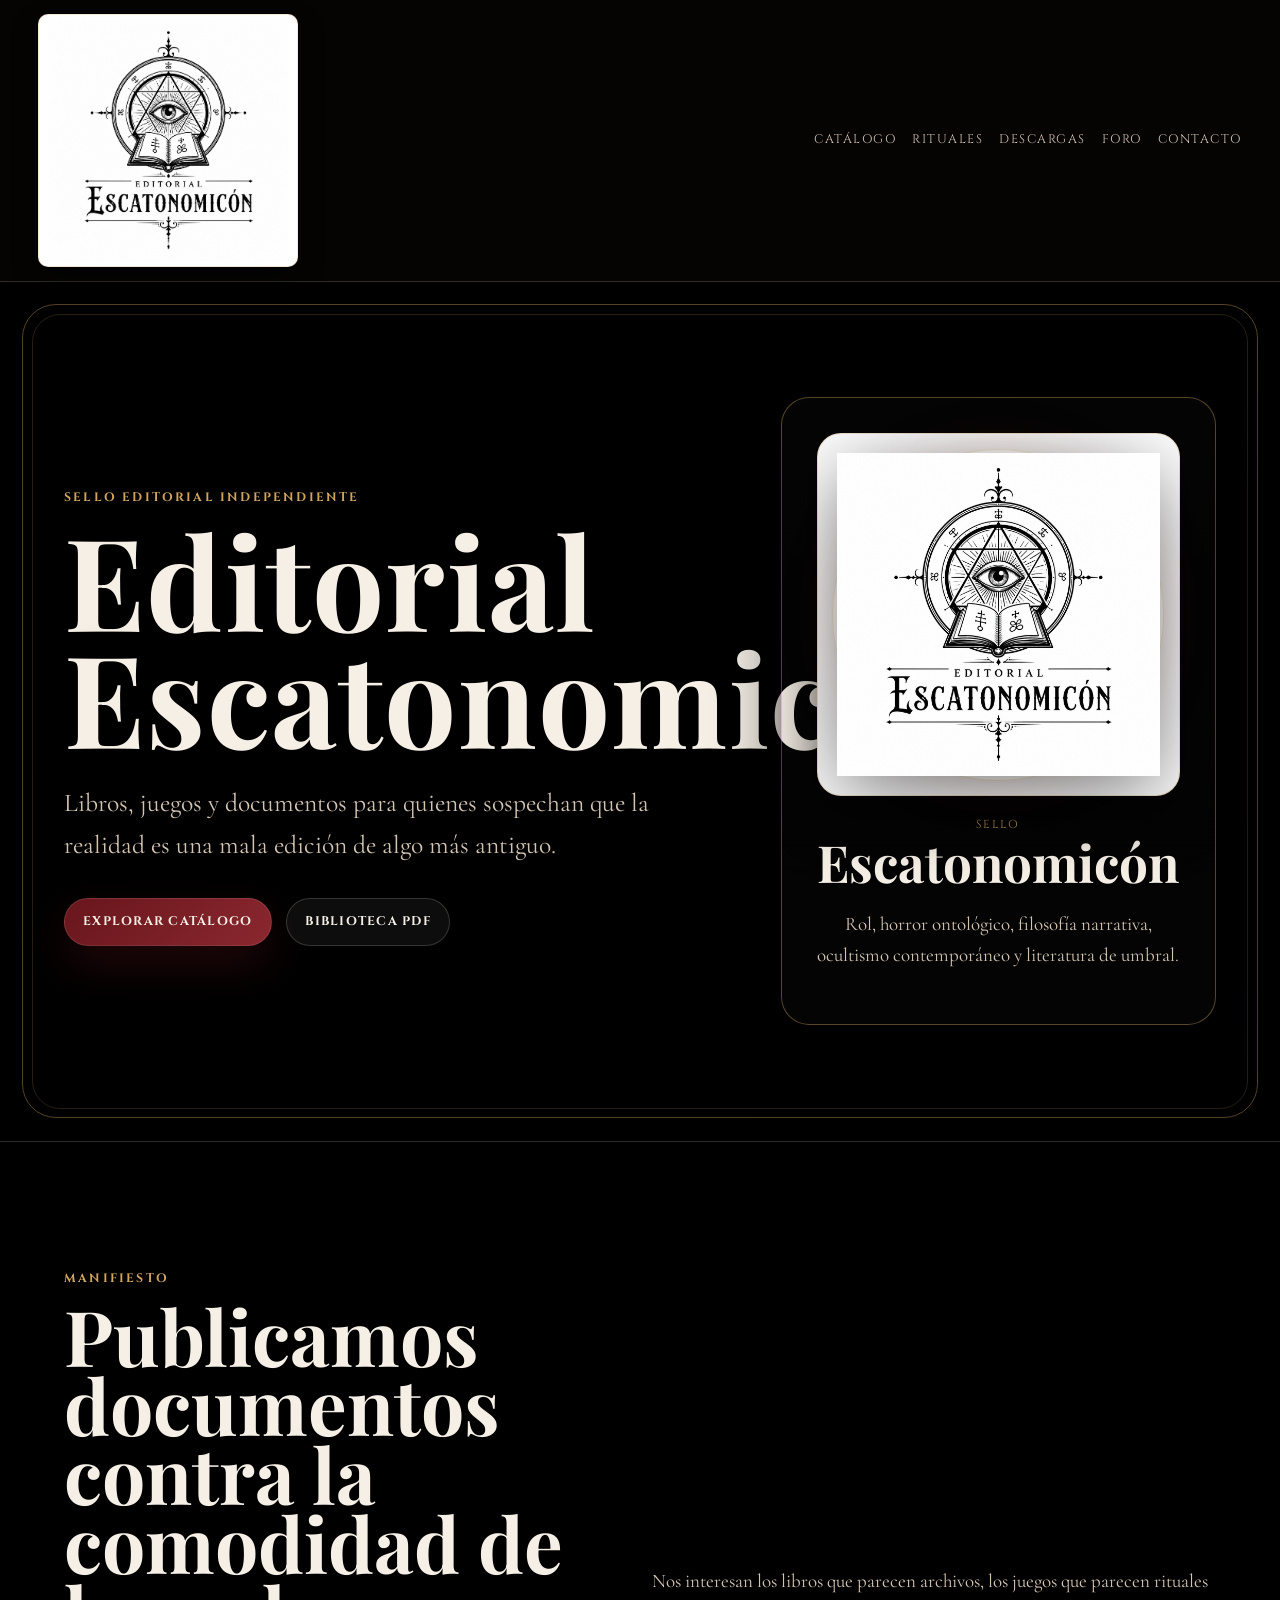
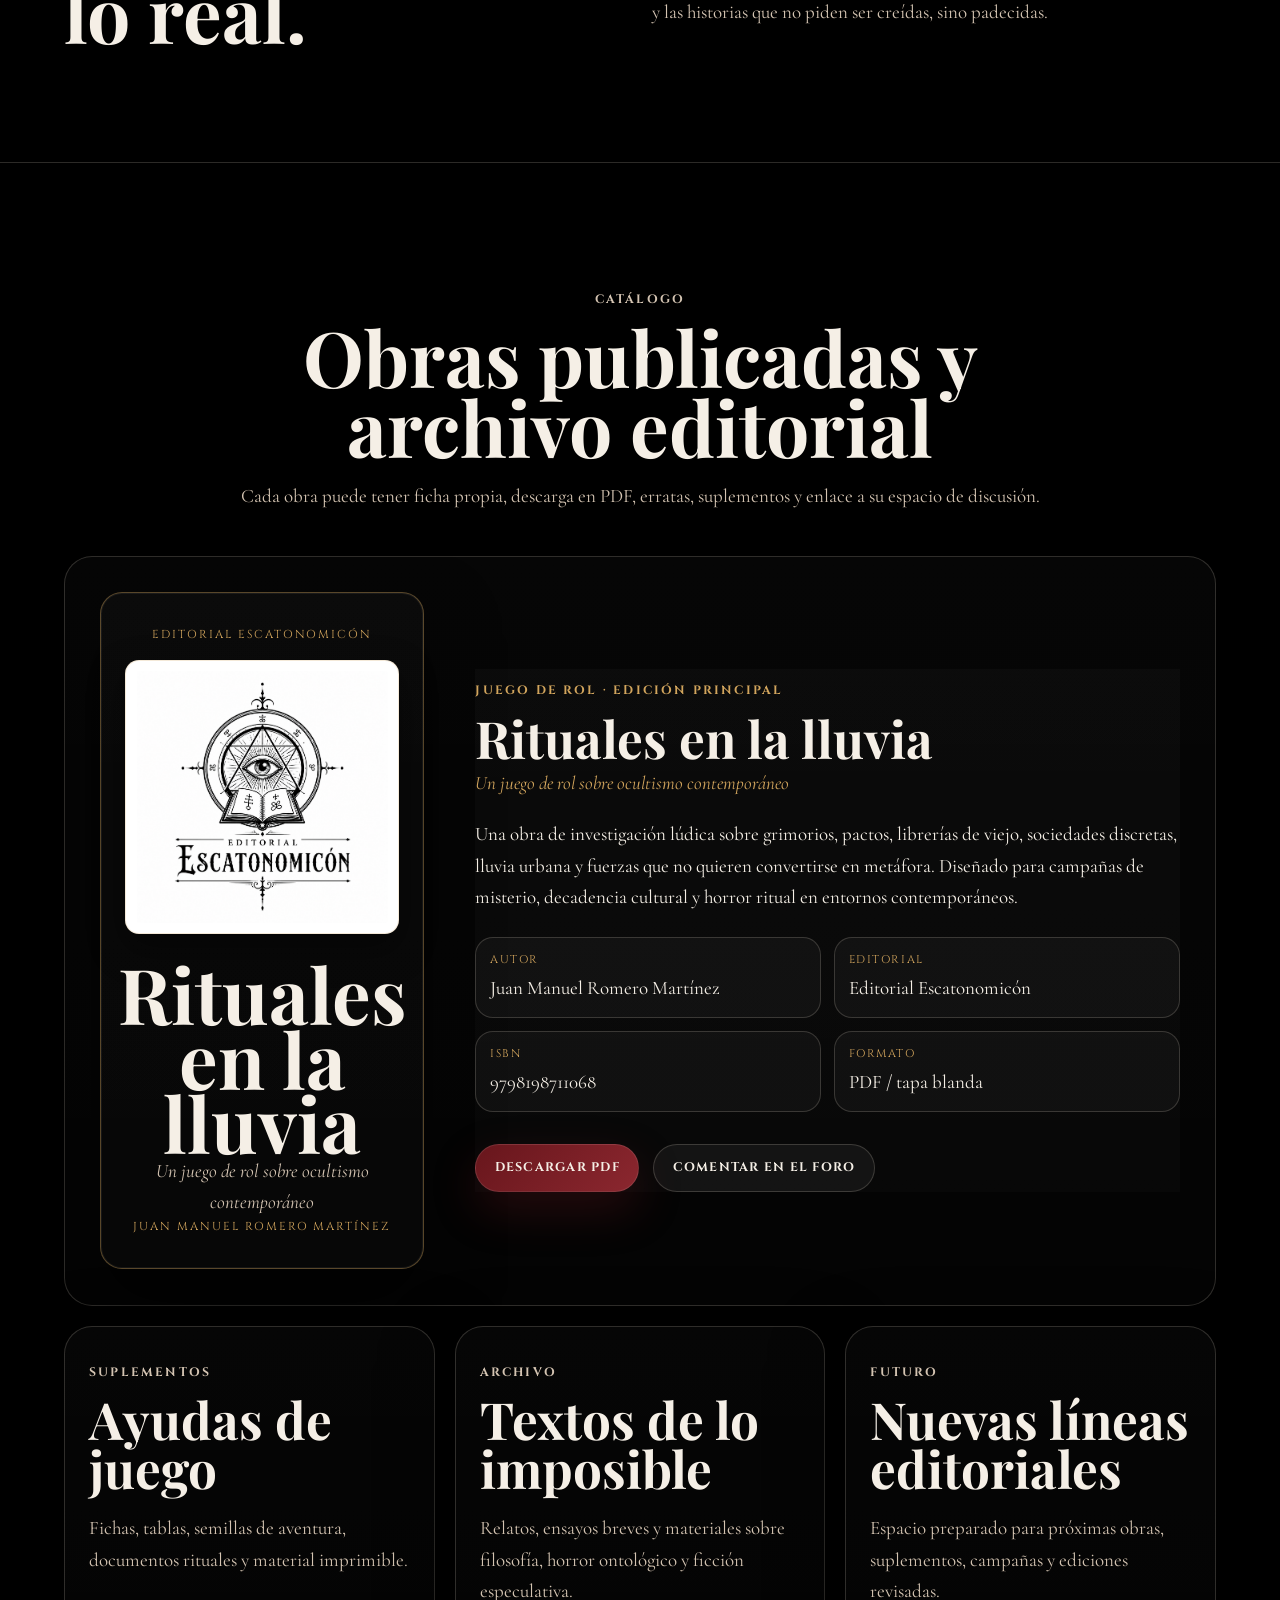
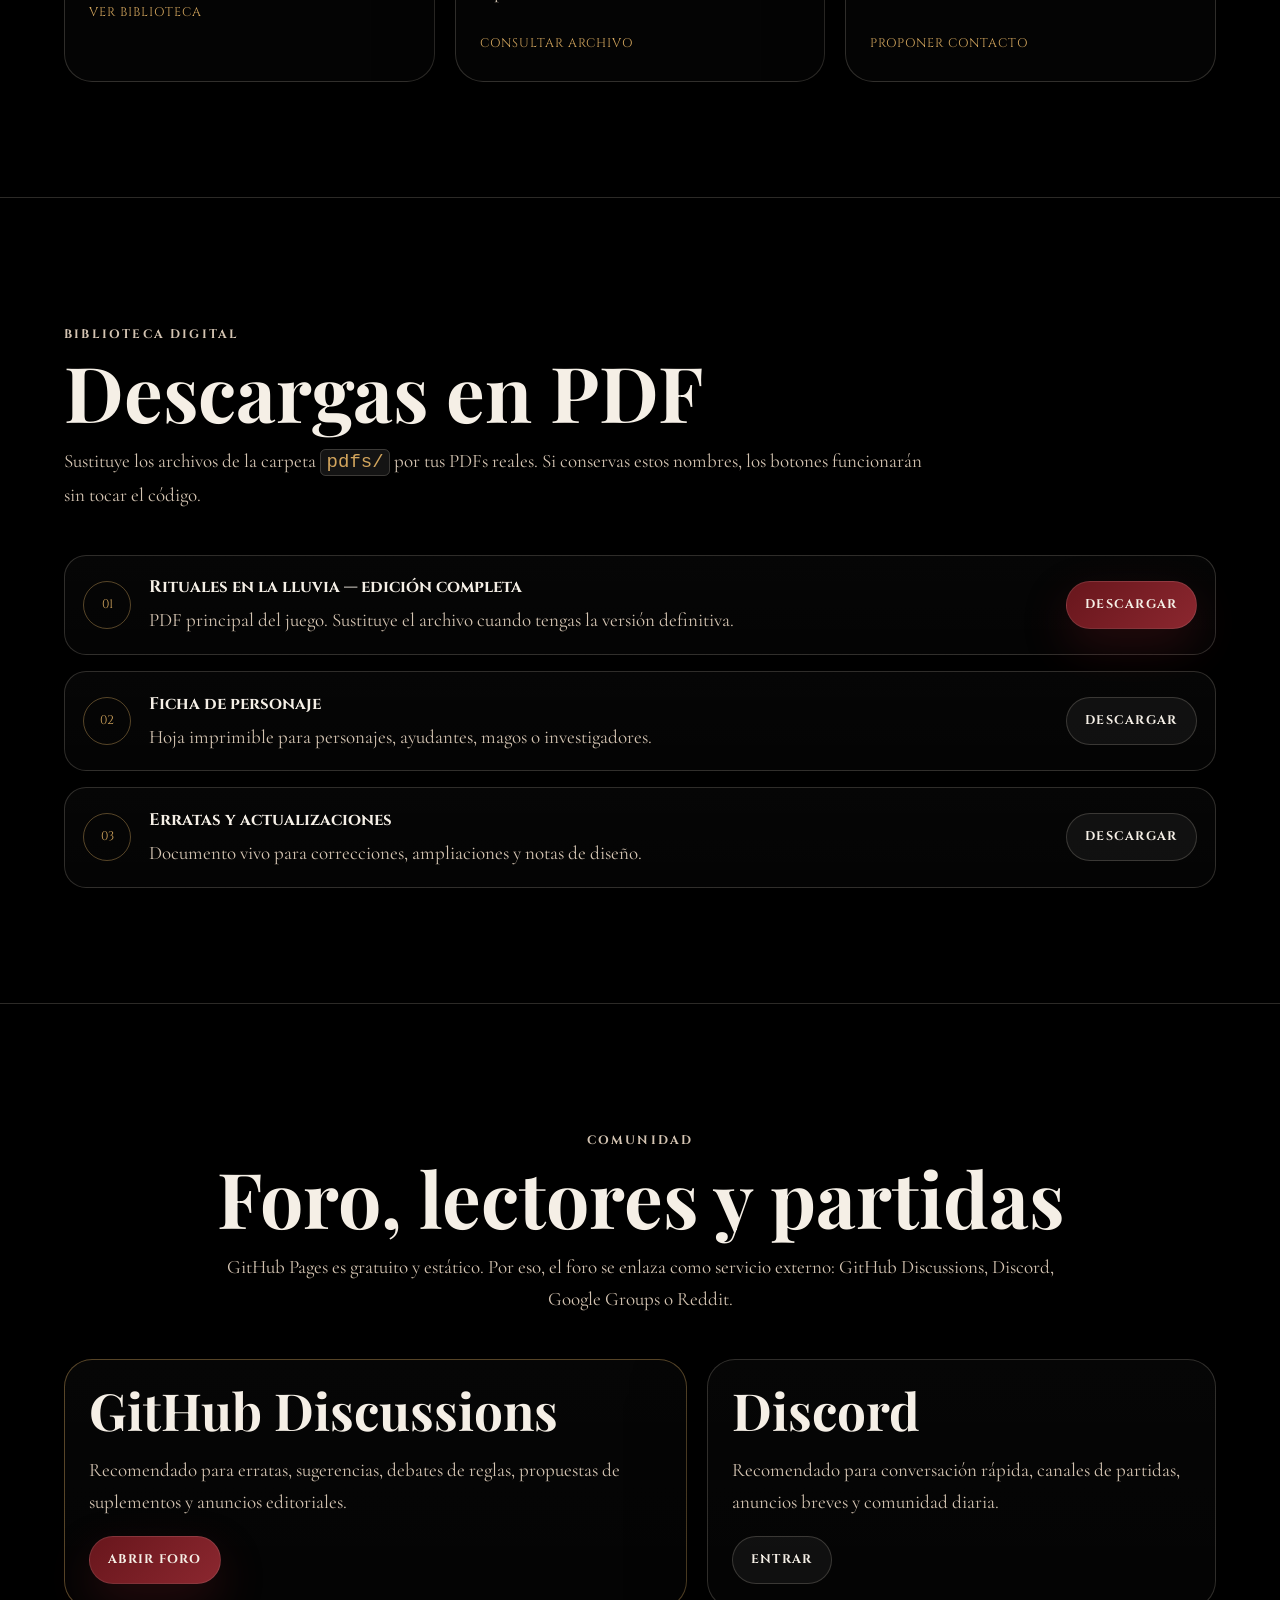
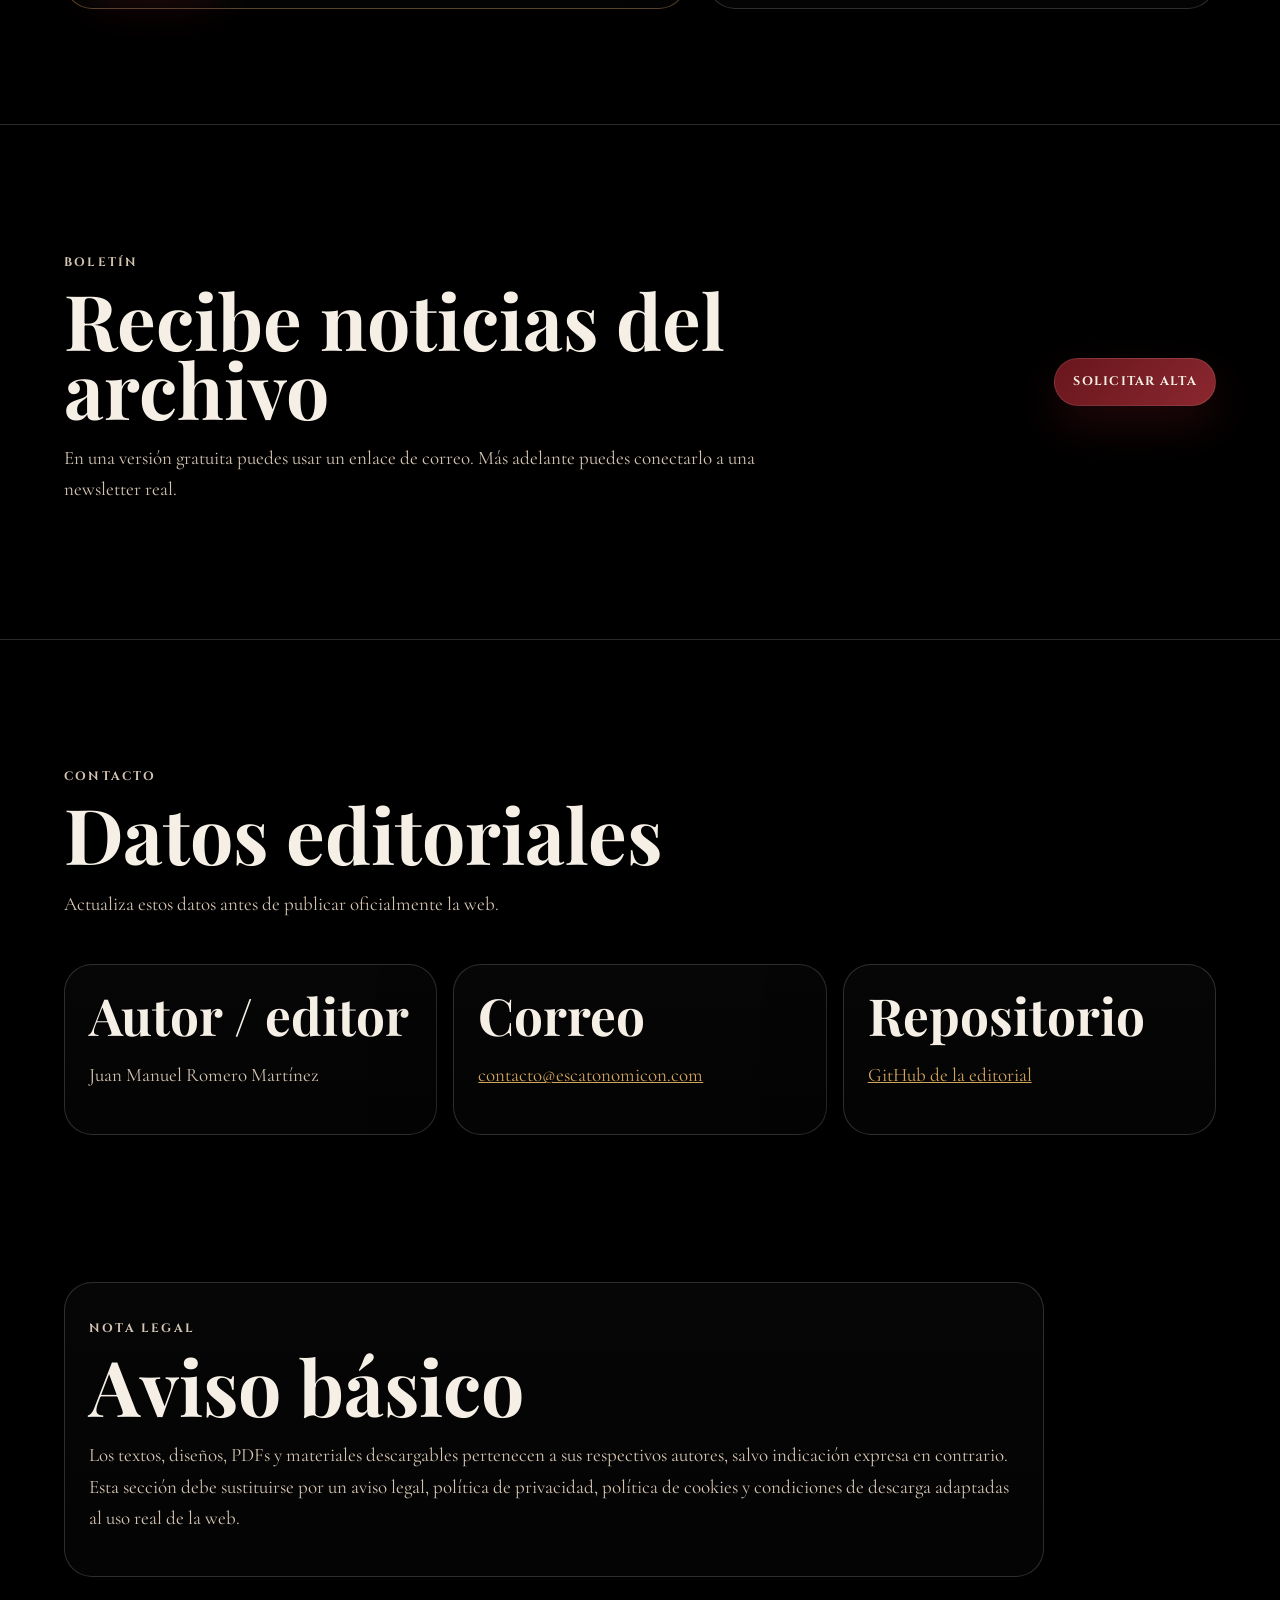
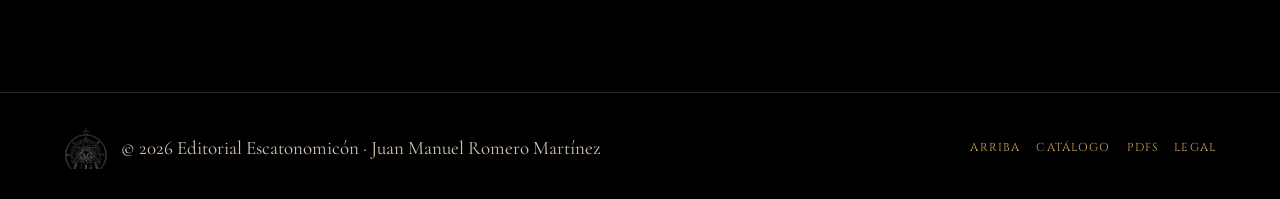
==== commit 7b062ef5: "Add files via upload" ====
--- a/index.html
+++ b/index.html
@@ -10,12 +10,12 @@
   <meta property="og:title" content="Editorial Escatonomicón" />
   <meta property="og:description" content="Libros, juegos y documentos para quienes sospechan que la realidad es una mala edición de algo más antiguo." />
   <meta property="og:type" content="website" />
-  <meta property="og:image" content="assets/og-image.png" />
-  <link rel="icon" href="assets/favicon.png" type="image/png" />
-  <link rel="apple-touch-icon" href="assets/apple-touch-icon.png" />
+  <meta property="og:image" content="assets/og-image-exact.png" />
+  <link rel="icon" href="assets/favicon-exact.png" type="image/png" />
+  <link rel="apple-touch-icon" href="assets/apple-touch-icon-exact.png" />
   <link rel="preconnect" href="https://fonts.googleapis.com" />
   <link rel="preconnect" href="https://fonts.gstatic.com" crossorigin />
-  <link href="https://fonts.googleapis.com/css2?family=Cinzel:wght@400;500;600;700;800&family=Cormorant+Garamond:wght@400;500;600;700&family=UnifrakturCook:wght@700&display=swap" rel="stylesheet" />
+  <link href="https://fonts.googleapis.com/css2?family=Cinzel:wght@400;500;600;700;800&family=Cormorant+Garamond:wght@400;500;600;700&family=Playfair+Display:wght@600;700;800&display=swap" rel="stylesheet" />
   <link rel="stylesheet" href="styles.css" />
 </head>
 <body>
@@ -23,11 +23,8 @@
 
   <header class="site-header" id="top">
     <a class="brand" href="#inicio" aria-label="Editorial Escatonomicón">
-      <img src="assets/logo-editorial-mark.png" alt="Emblema de Editorial Escatonomicón" class="brand-mark" />
-      <span class="brand-stack">
-        <span class="brand-title">Editorial Escatonomicón</span>
-        <span class="brand-subtitle">archivo de libros imposibles</span>
-      </span>
+      <img src="assets/logo-editorial-exact.png" alt="Logo de Editorial Escatonomicón" class="brand-logo-full" />
+      <span class="sr-only">Editorial Escatonomicón</span>
     </a>
 
     <button class="menu-toggle" aria-label="Abrir menú" aria-expanded="false">☰</button>
@@ -57,7 +54,7 @@
 
       <aside class="seal-panel" aria-label="Sello editorial">
         <div class="seal-orbit">
-          <img src="assets/logo-editorial-full.png" alt="Logo de Editorial Escatonomicón" />
+          <img src="assets/logo-editorial-exact.png" alt="Logo de Editorial Escatonomicón" />
         </div>
         <p class="seal-kicker">Sello</p>
         <h2>Escatonomicón</h2>
@@ -90,7 +87,7 @@
         <article id="rituales" class="book-showcase">
           <div class="book-object" aria-label="Portada conceptual de Rituales en la lluvia">
             <div class="book-topline">Editorial Escatonomicón</div>
-            <img src="assets/logo-editorial-full.png" alt="Logo de Editorial Escatonomicón" />
+            <img src="assets/logo-editorial-exact.png" alt="Logo de Editorial Escatonomicón" />
             <h3>Rituales<br>en la lluvia</h3>
             <p>Un juego de rol sobre ocultismo contemporáneo</p>
             <div class="book-author">Juan Manuel Romero Martínez</div>
@@ -263,7 +260,7 @@
 
   <footer class="site-footer">
     <div class="footer-brand">
-      <img src="assets/logo-editorial-mark.png" alt="Emblema de Editorial Escatonomicón" class="footer-mark" />
+      <img src="assets/logo-editorial-mark-exact.png" alt="Emblema de Editorial Escatonomicón" class="footer-mark" />
       <p>© <span id="year"></span> Editorial Escatonomicón · Juan Manuel Romero Martínez</p>
     </div>
     <nav aria-label="Navegación secundaria">
--- a/styles.css
+++ b/styles.css
@@ -1,21 +1,21 @@
-:root {
-  --bg: #070604;
-  --bg-soft: #0f0c09;
-  --panel: #17120e;
-  --panel-2: #211811;
-  --text: #f3e8d5;
-  --muted: #b6a48d;
-  --dim: #84735f;
+ :root {
+  --bg: #000000;
+  --bg-soft: #000000;
+  --panel: #000000;
+  --panel-2: #050505;
+  --text: #f5efe6;
+  --muted: #d4c4b2;
+  --dim: #8b7b6a;
   --gold: #d2a55d;
-  --gold-soft: rgba(210,165,93,.23);
-  --blood: #731b20;
-  --blood-bright: #a33238;
-  --line: rgba(243,232,213,.16);
-  --line-strong: rgba(210,165,93,.38);
-  --shadow: 0 30px 90px rgba(0,0,0,.55);
+  --gold-soft: rgba(210,165,93,.18);
+  --blood: #68161c;
+  --blood-bright: #8b272f;
+  --line: rgba(243,232,213,.18);
+  --line-strong: rgba(210,165,93,.4);
+  --shadow: 0 24px 70px rgba(0,0,0,.6);
   --radius: 28px;
   --font-body: "Cormorant Garamond", Georgia, "Times New Roman", serif;
-  --font-display: "UnifrakturCook", Georgia, serif;
+  --font-display: "Playfair Display", "Cormorant Garamond", Georgia, serif;
   --font-caps: "Cinzel", Georgia, serif;
 }
 
@@ -26,36 +26,15 @@
 body {
   margin: 0;
   font-family: var(--font-body);
-  background:
-    radial-gradient(circle at 12% 4%, rgba(115,27,32,.42), transparent 30rem),
-    radial-gradient(circle at 86% 8%, rgba(210,165,93,.16), transparent 28rem),
-    radial-gradient(circle at 50% 100%, rgba(115,27,32,.18), transparent 44rem),
-    var(--bg);
+  background: #000000;
   color: var(--text);
   font-size: 19px;
   line-height: 1.65;
 }
 
-body::before {
-  content: "";
-  position: fixed;
-  inset: 0;
-  pointer-events: none;
-  opacity: .12;
-  background-image:
-    linear-gradient(rgba(255,255,255,.04) 1px, transparent 1px),
-    linear-gradient(90deg, rgba(255,255,255,.04) 1px, transparent 1px);
-  background-size: 42px 42px;
-  mask-image: radial-gradient(circle at 50% 25%, black, transparent 78%);
-}
-
-.page-veil {
-  position: fixed;
-  inset: 0;
-  pointer-events: none;
-  background: linear-gradient(90deg, rgba(0,0,0,.5), transparent 20%, transparent 80%, rgba(0,0,0,.5));
-  z-index: -1;
-}
+body::before { display: none; }
+
+.page-veil { display: none; }
 
 a { color: inherit; }
 
@@ -84,32 +63,32 @@
 .brand {
   display: inline-flex;
   align-items: center;
-  gap: .85rem;
   text-decoration: none;
 }
 
-.brand-mark {
-  width: 52px;
-  height: 52px;
-  filter: drop-shadow(0 0 18px rgba(210,165,93,.16));
-}
-
-.brand-stack { display: flex; flex-direction: column; line-height: 1; }
-
-.brand-title {
-  font-family: var(--font-display);
-  font-size: clamp(1.35rem, 2vw, 1.8rem);
-  letter-spacing: .02em;
-}
-
-.brand-subtitle {
-  margin-top: .2rem;
-  font-family: var(--font-caps);
-  color: var(--muted);
-  font-size: .62rem;
-  text-transform: uppercase;
-  letter-spacing: .22em;
-}
+.brand-logo-full {
+  width: clamp(170px, 22vw, 260px);
+  height: auto;
+  display: block;
+  background: #ffffff;
+  padding: .35rem .55rem;
+  border-radius: 10px;
+  border: 1px solid rgba(210,165,93,.28);
+  box-shadow: 0 10px 26px rgba(0,0,0,.45);
+}
+
+.sr-only {
+  position: absolute;
+  width: 1px;
+  height: 1px;
+  padding: 0;
+  margin: -1px;
+  overflow: hidden;
+  clip: rect(0,0,0,0);
+  white-space: nowrap;
+  border: 0;
+}
+
 
 .main-nav {
   display: flex;
@@ -204,13 +183,14 @@
 .hero h1 {
   margin: .4rem 0 1.3rem;
   font-family: var(--font-display);
-  font-size: clamp(4.2rem, 11vw, 11rem);
-  line-height: .82;
-  letter-spacing: .005em;
-  text-shadow: 0 16px 60px rgba(0,0,0,.7);
-}
-
-.hero h1 span { color: var(--gold); }
+  font-size: clamp(4rem, 10vw, 8rem);
+  font-weight: 700;
+  line-height: .92;
+  letter-spacing: .01em;
+  text-shadow: 0 12px 40px rgba(0,0,0,.75);
+}
+
+.hero h1 span { color: var(--text); }
 
 .lead {
   max-width: 760px;
@@ -595,24 +575,14 @@
 }
 
 
-/* Identidad visual basada en el logo del juego */
-.brand-mark {
-  width: 58px;
-  height: 58px;
-  object-fit: contain;
-  padding: 4px;
-  background: rgba(250,245,238,0.96);
-  border-radius: 14px;
-  border: 1px solid rgba(210,165,93,.3);
-  box-shadow: 0 10px 30px rgba(0,0,0,.35);
-}
+
 
 .seal-orbit {
   padding: 1.2rem;
-  background: rgba(249,244,237,.98);
+  background: #ffffff;
   border-radius: 24px;
-  border: 1px solid rgba(210,165,93,.3);
-  box-shadow: 0 20px 55px rgba(0,0,0,.4);
+  border: 1px solid rgba(210,165,93,.32);
+  box-shadow: 0 18px 48px rgba(0,0,0,.5);
 }
 
 .seal-orbit img {
@@ -622,25 +592,16 @@
   margin: 0 auto;
 }
 
-.book-object {
-  position: relative;
-  overflow: hidden;
-}
-
 .book-object img {
-  width: min(100%, 290px);
+  width: min(100%, 300px);
   height: auto;
   margin: 1rem auto 1.2rem;
   display: block;
-  padding: .8rem;
-  background: rgba(250,245,238,.97);
-  border-radius: 20px;
+  background: #ffffff;
+  padding: .65rem;
+  border-radius: 14px;
   border: 1px solid rgba(210,165,93,.24);
-  box-shadow: 0 18px 44px rgba(0,0,0,.35);
-}
-
-.book-topline {
-  letter-spacing: .16em;
+  box-shadow: 0 14px 36px rgba(0,0,0,.45);
 }
 
 .footer-brand {
@@ -650,16 +611,38 @@
 }
 
 .footer-mark {
-  width: 40px;
-  height: 40px;
+  width: 42px;
+  height: 42px;
   object-fit: contain;
-  padding: 3px;
-  background: rgba(250,245,238,0.96);
-  border-radius: 10px;
-  border: 1px solid rgba(210,165,93,.25);
-}
-
-@media (max-width: 850px) {
-  .seal-orbit img { width: min(100%, 320px); }
-  .book-object img { width: min(100%, 230px); }
-}
+}
+
+.site-footer {
+  background: #000000;
+}
+
+.section,
+.editorial-strip,
+.dark-panel-section,
+.community-section,
+.legal-section {
+  background: #000000;
+}
+
+.mini-card,
+.book-showcase,
+.community-card,
+.newsletter-box,
+.contact-card,
+.legal-box,
+.download-item,
+.seal-panel,
+.book-description,
+.book-object {
+  background: linear-gradient(180deg, rgba(255,255,255,.025), rgba(255,255,255,.015));
+}
+
+@media (max-width: 980px) {
+  .brand-logo-full {
+    width: min(62vw, 240px);
+  }
+}
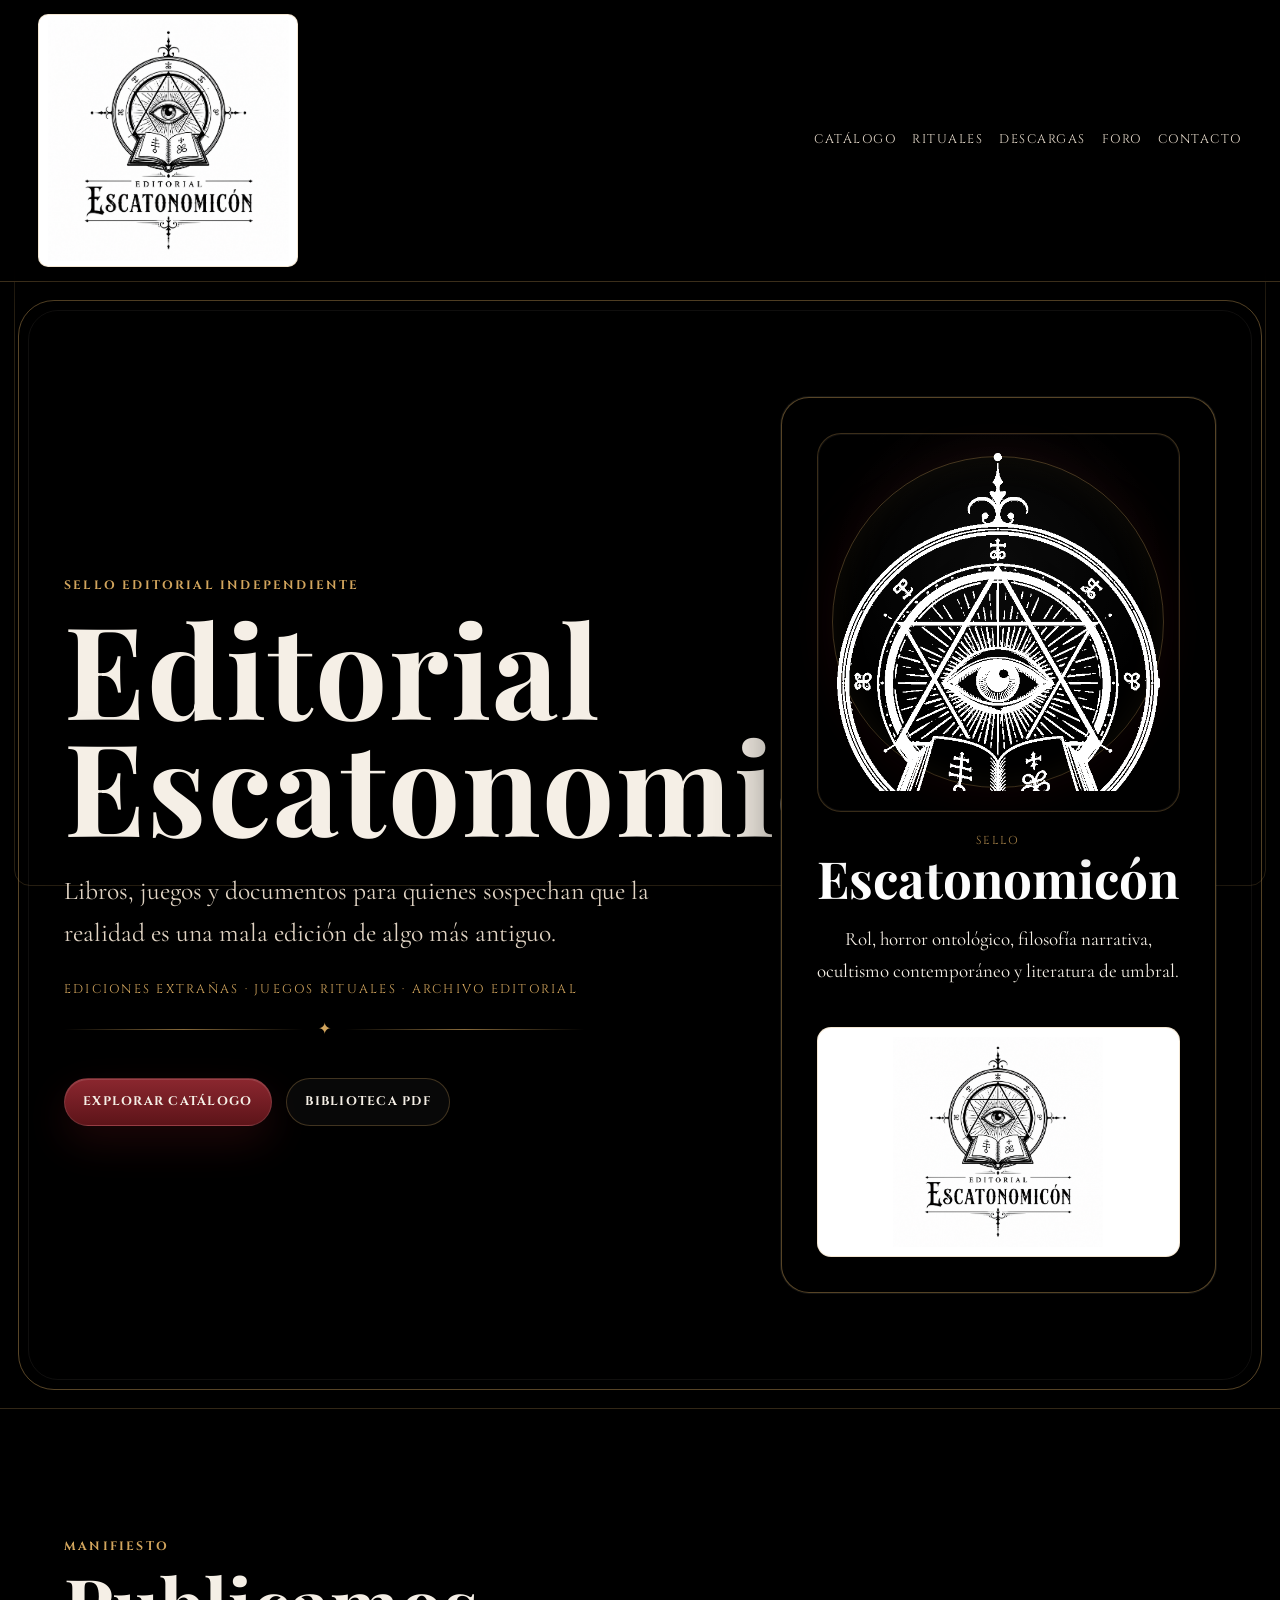
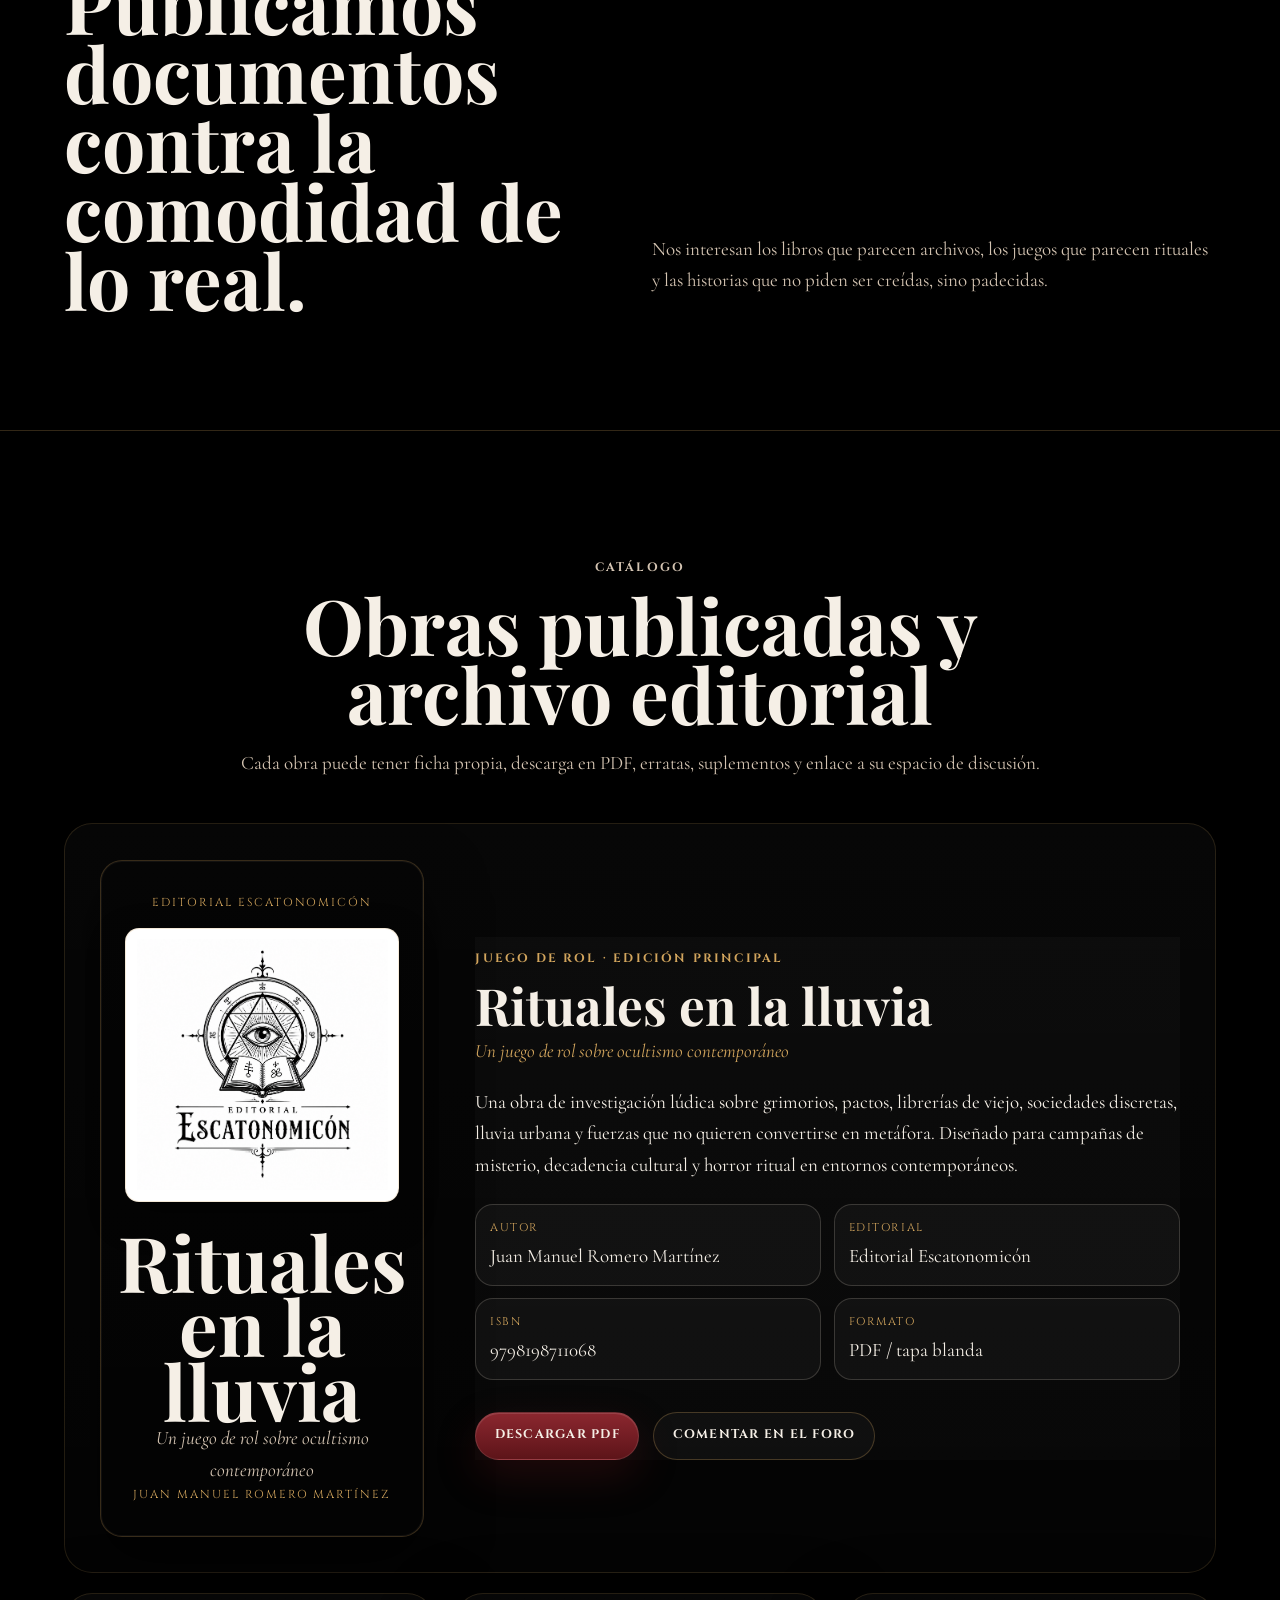
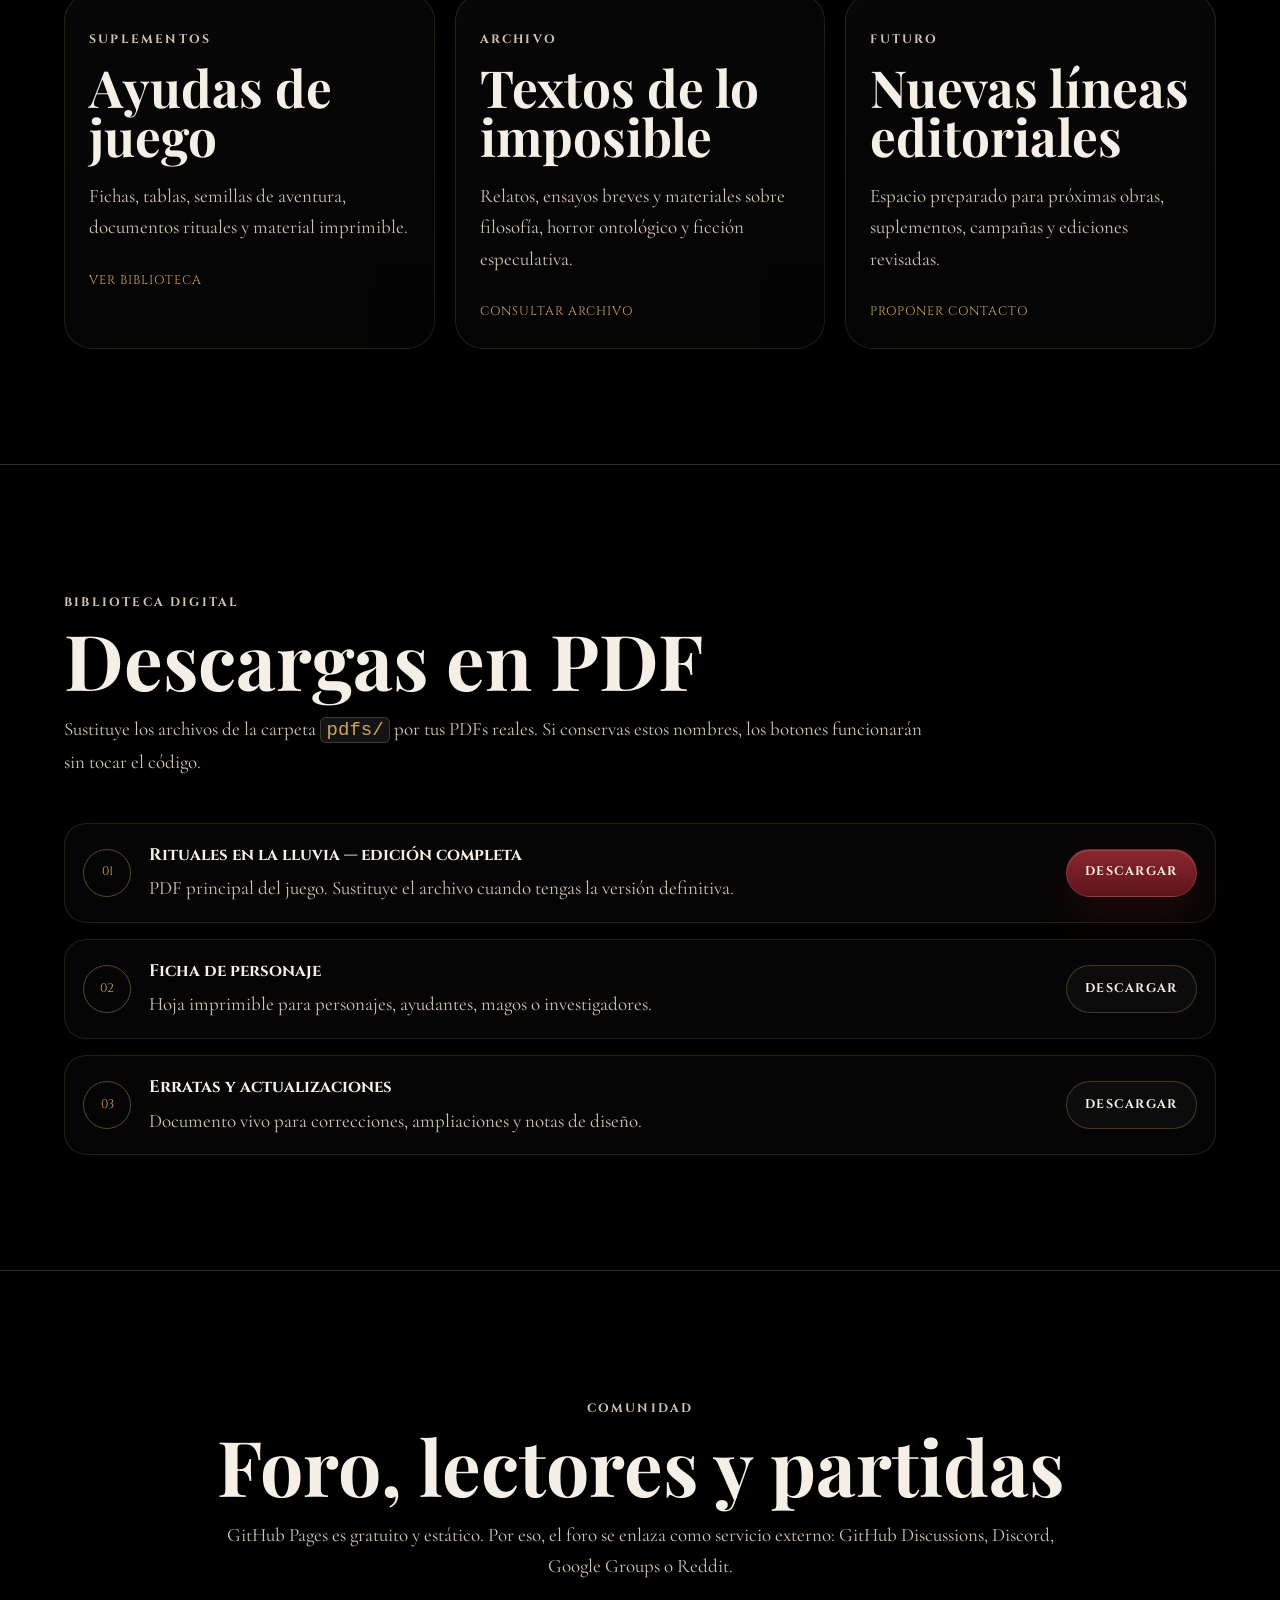
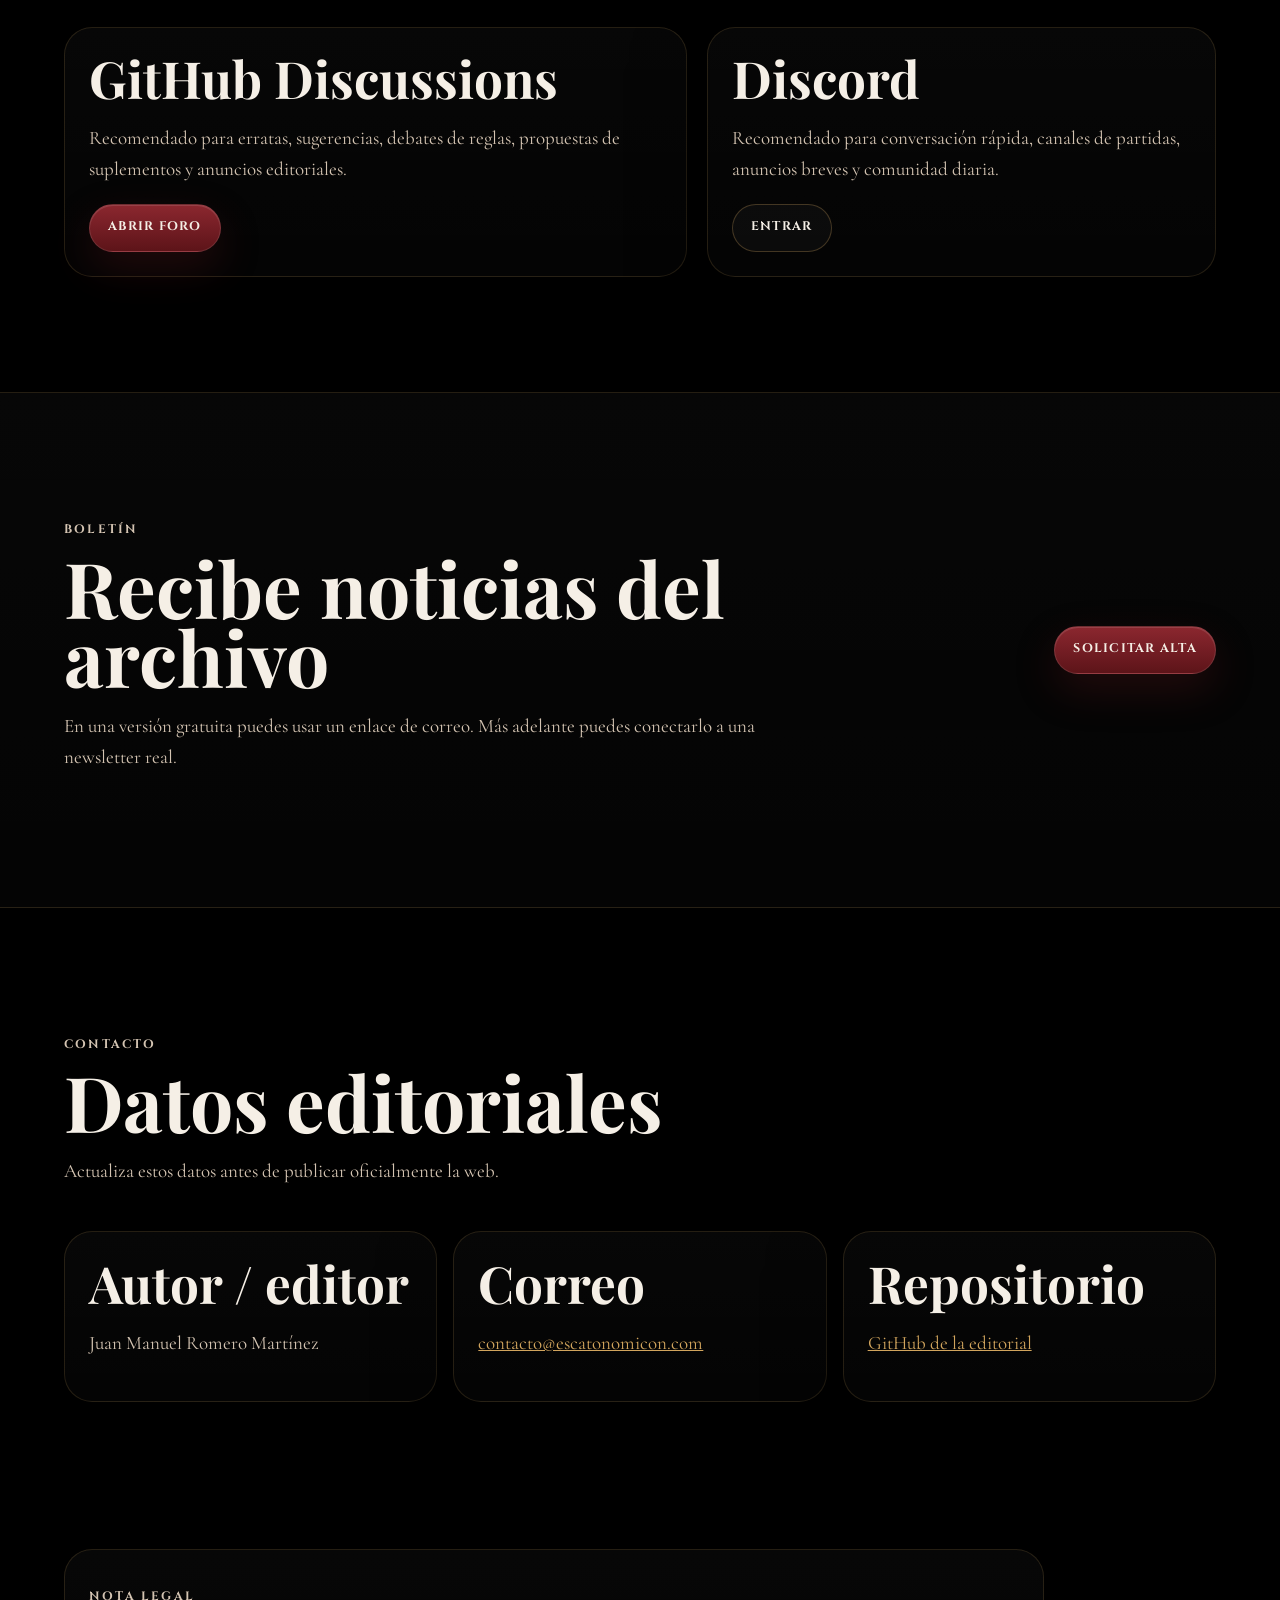
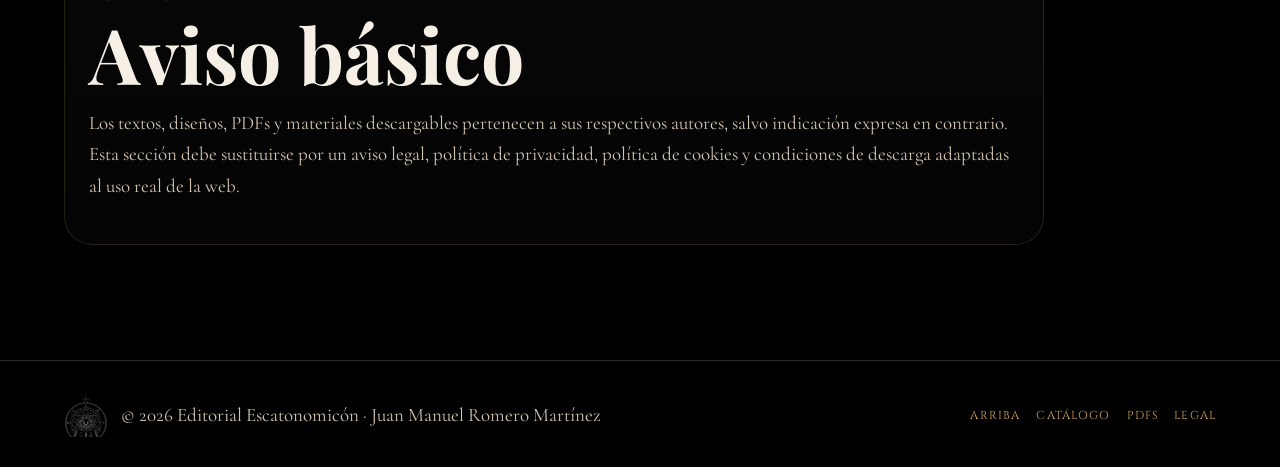
==== commit 92e8eecf: "Add files via upload" ====
--- a/index.html
+++ b/index.html
@@ -6,7 +6,7 @@
   <title>Editorial Escatonomicón</title>
   <meta name="description" content="Editorial Escatonomicón: libros, juegos de rol, ficción filosófica, ocultismo contemporáneo y literatura de lo imposible." />
   <meta name="author" content="Juan Manuel Romero Martínez" />
-  <meta name="theme-color" content="#090806" />
+  <meta name="theme-color" content="#000000" />
   <meta property="og:title" content="Editorial Escatonomicón" />
   <meta property="og:description" content="Libros, juegos y documentos para quienes sospechan que la realidad es una mala edición de algo más antiguo." />
   <meta property="og:type" content="website" />
@@ -46,6 +46,8 @@
         <p class="lead">
           Libros, juegos y documentos para quienes sospechan que la realidad es una mala edición de algo más antiguo.
         </p>
+        <div class="hero-luxury-note">Ediciones extrañas · juegos rituales · archivo editorial</div>
+        <div class="hero-divider" aria-hidden="true"><span></span><i>✦</i><span></span></div>
         <div class="hero-actions">
           <a class="button primary" href="#catalogo">Explorar catálogo</a>
           <a class="button secondary" href="#descargas">Biblioteca PDF</a>
@@ -54,13 +56,16 @@
 
       <aside class="seal-panel" aria-label="Sello editorial">
         <div class="seal-orbit">
-          <img src="assets/logo-editorial-exact.png" alt="Logo de Editorial Escatonomicón" />
+          <img src="assets/seal-white.png" alt="Sello de Editorial Escatonomicón en blanco" class="hero-seal-white" />
         </div>
         <p class="seal-kicker">Sello</p>
         <h2>Escatonomicón</h2>
         <p>
           Rol, horror ontológico, filosofía narrativa, ocultismo contemporáneo y literatura de umbral.
         </p>
+        <div class="seal-logo-plaque">
+          <img src="assets/logo-editorial-exact.png" alt="Logo de Editorial Escatonomicón" class="seal-logo-exact" />
+        </div>
       </aside>
     </section>
 
--- a/styles.css
+++ b/styles.css
@@ -646,3 +646,225 @@
     width: min(62vw, 240px);
   }
 }
+
+
+/* Portada lujosa y fondo negro integral */
+html, body {
+  background: #000000;
+}
+
+.site-header {
+  background: rgba(0,0,0,.94);
+  border-bottom: 1px solid rgba(210,165,93,.28);
+  box-shadow: 0 8px 28px rgba(0,0,0,.45);
+}
+
+.main-nav a {
+  color: #e8dccd;
+}
+
+.main-nav a::after {
+  background: linear-gradient(90deg, transparent, var(--gold), transparent);
+  height: 2px;
+}
+
+.hero {
+  min-height: calc(100vh - 80px);
+  align-items: center;
+}
+
+.frame-section::before {
+  inset: 1.15rem;
+  border-radius: 36px;
+  border-color: rgba(210,165,93,.42);
+}
+
+.frame-section::after {
+  inset: 1.75rem;
+  border-radius: 30px;
+  border-color: rgba(243,232,213,.14);
+}
+
+.hero-left {
+  max-width: 760px;
+}
+
+.hero h1 {
+  font-size: clamp(4.3rem, 10vw, 8.4rem);
+  letter-spacing: .015em;
+}
+
+.lead {
+  color: #e1d4c4;
+  max-width: 680px;
+}
+
+.hero-luxury-note {
+  margin-top: 1.2rem;
+  color: var(--gold);
+  font-family: var(--font-caps);
+  font-size: .78rem;
+  letter-spacing: .18em;
+  text-transform: uppercase;
+}
+
+.hero-divider {
+  display: flex;
+  align-items: center;
+  gap: .9rem;
+  margin: 1rem 0 0;
+  max-width: 520px;
+}
+
+.hero-divider span {
+  flex: 1;
+  height: 1px;
+  background: linear-gradient(90deg, transparent, rgba(210,165,93,.65), transparent);
+}
+
+.hero-divider i {
+  font-style: normal;
+  color: var(--gold);
+  font-size: 1rem;
+}
+
+.hero-actions {
+  margin-top: 2.2rem;
+}
+
+.button {
+  border-color: rgba(210,165,93,.28);
+}
+
+.button.primary {
+  background: linear-gradient(180deg, #8b272f, #5d1419);
+  box-shadow: 0 16px 40px rgba(115,27,32,.26), inset 0 1px 0 rgba(255,255,255,.12);
+}
+
+.button.secondary {
+  background: rgba(255,255,255,.03);
+}
+
+.seal-panel {
+  background: #000000;
+  border: 1px solid rgba(210,165,93,.42);
+  box-shadow: 0 0 0 1px rgba(243,232,213,.08), 0 24px 70px rgba(0,0,0,.6);
+}
+
+.seal-orbit {
+  background: radial-gradient(circle at 50% 35%, rgba(255,255,255,.05), rgba(255,255,255,0) 60%), #000000;
+  border: 1px solid rgba(210,165,93,.28);
+  box-shadow: inset 0 0 0 1px rgba(243,232,213,.06), 0 18px 48px rgba(0,0,0,.52);
+}
+
+.hero-seal-white {
+  width: min(100%, 380px);
+  height: auto;
+  display: block;
+  margin: 0 auto;
+  filter: drop-shadow(0 0 12px rgba(255,255,255,.05));
+}
+
+.seal-kicker {
+  color: var(--gold);
+}
+
+.seal-panel h2 {
+  color: #ffffff;
+}
+
+.seal-panel p:last-child {
+  color: #d8cbbb;
+}
+
+.seal-logo-plaque {
+  margin-top: 1.4rem;
+  padding: .55rem;
+  background: #ffffff;
+  border-radius: 14px;
+  border: 1px solid rgba(210,165,93,.28);
+  display: inline-flex;
+  justify-content: center;
+  box-shadow: 0 12px 34px rgba(0,0,0,.35);
+}
+
+.seal-logo-exact {
+  width: min(100%, 210px);
+  height: auto;
+  display: block;
+}
+
+.editorial-strip,
+.dark-panel-section,
+.community-section,
+.legal-section,
+.section,
+.newsletter-panel,
+.site-footer {
+  background: #000000;
+}
+
+.editorial-strip {
+  border-top: 1px solid rgba(210,165,93,.24);
+  border-bottom: 1px solid rgba(210,165,93,.24);
+}
+
+.book-showcase,
+.mini-card,
+.community-card,
+.contact-card,
+.legal-box,
+.download-item,
+.newsletter-panel {
+  background: linear-gradient(180deg, rgba(255,255,255,.028), rgba(255,255,255,.015));
+  border-color: rgba(210,165,93,.16);
+}
+
+.book-object {
+  background: linear-gradient(180deg, rgba(255,255,255,.02), rgba(255,255,255,.01)), #000000;
+  border: 1px solid rgba(210,165,93,.25);
+  box-shadow: inset 0 0 0 1px rgba(243,232,213,.05), 0 24px 60px rgba(0,0,0,.55);
+}
+
+.book-object::before {
+  content: "";
+  position: absolute;
+  inset: 14px;
+  border: 1px solid rgba(210,165,93,.18);
+  border-radius: 16px;
+  pointer-events: none;
+}
+
+.book-topline,
+.book-author {
+  color: var(--gold);
+}
+
+.book-object img {
+  background: #ffffff;
+}
+
+.download-item {
+  background: rgba(255,255,255,.02);
+}
+
+.footer-brand {
+  align-items: center;
+}
+
+.footer-mark {
+  width: 52px;
+  height: 52px;
+}
+
+@media (max-width: 980px) {
+  .hero-left {
+    max-width: 100%;
+  }
+  .hero-seal-white {
+    width: min(100%, 300px);
+  }
+  .seal-logo-exact {
+    width: min(100%, 170px);
+  }
+}
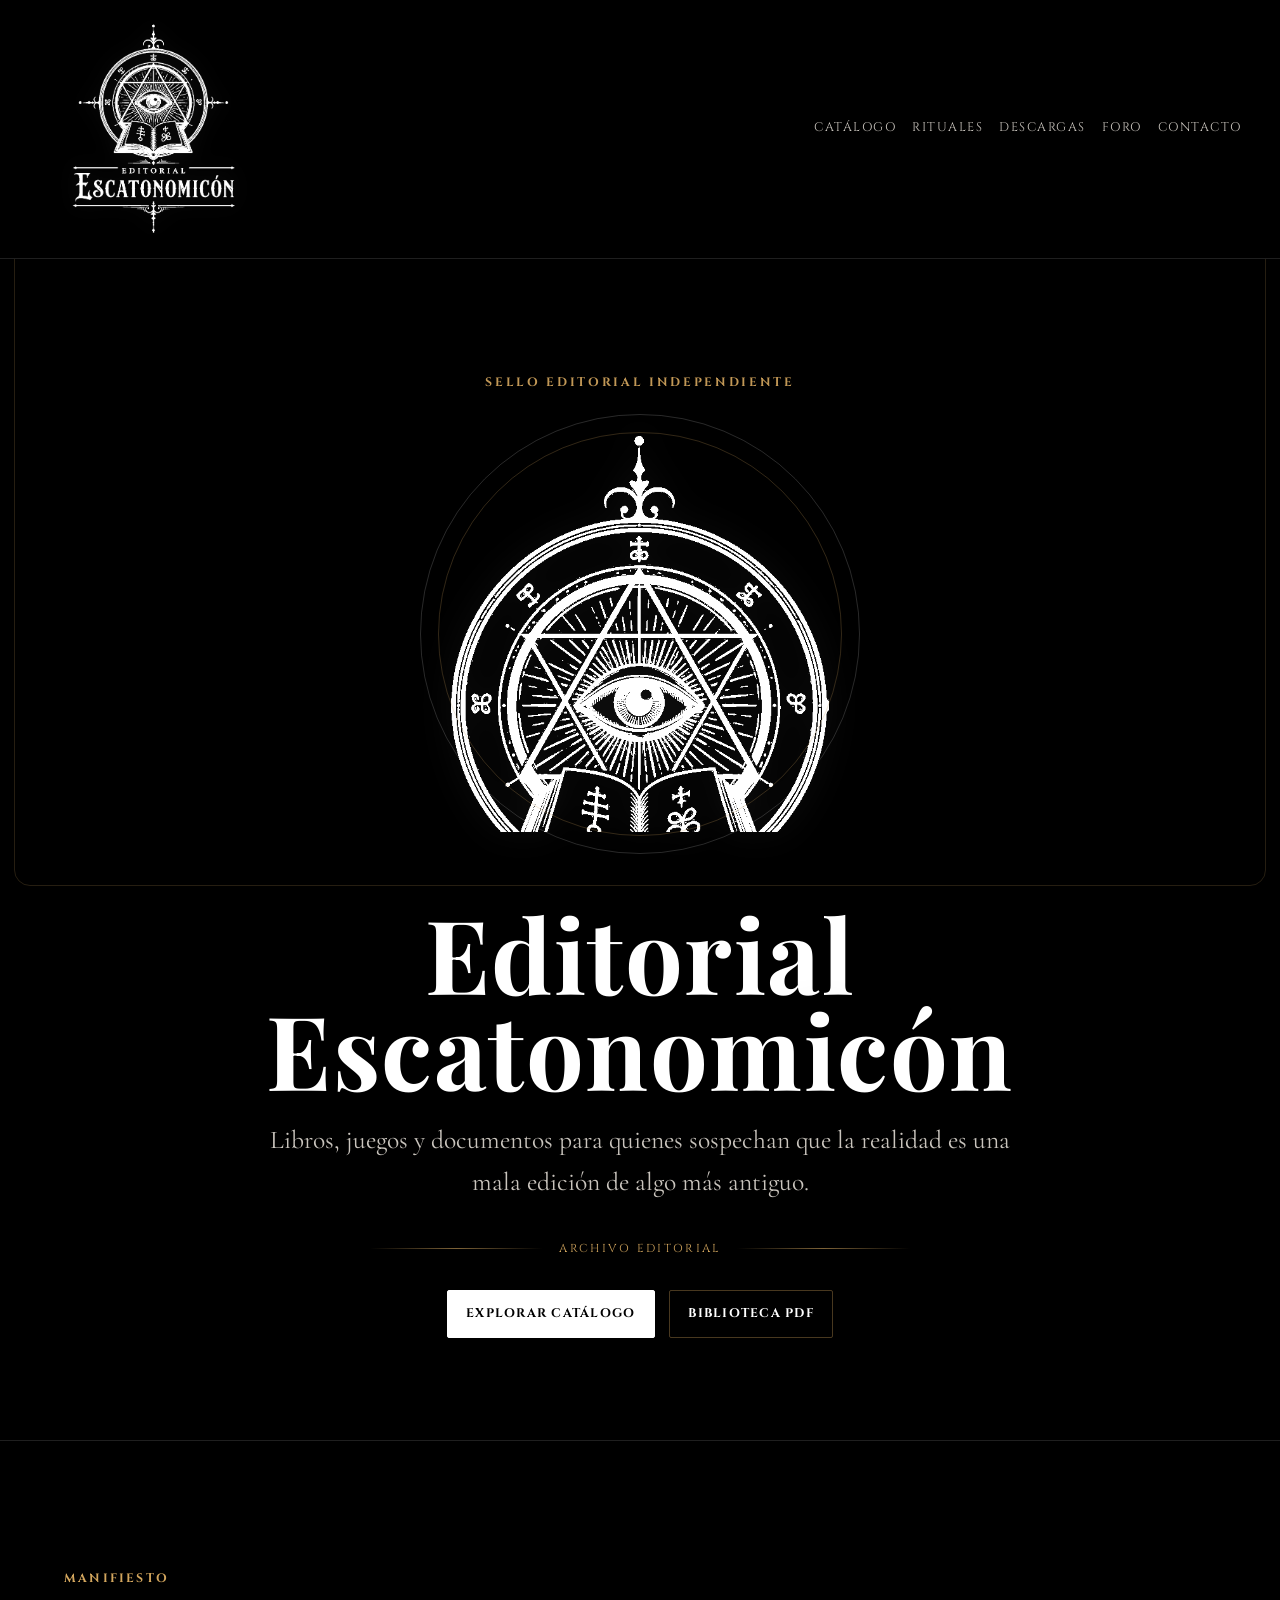
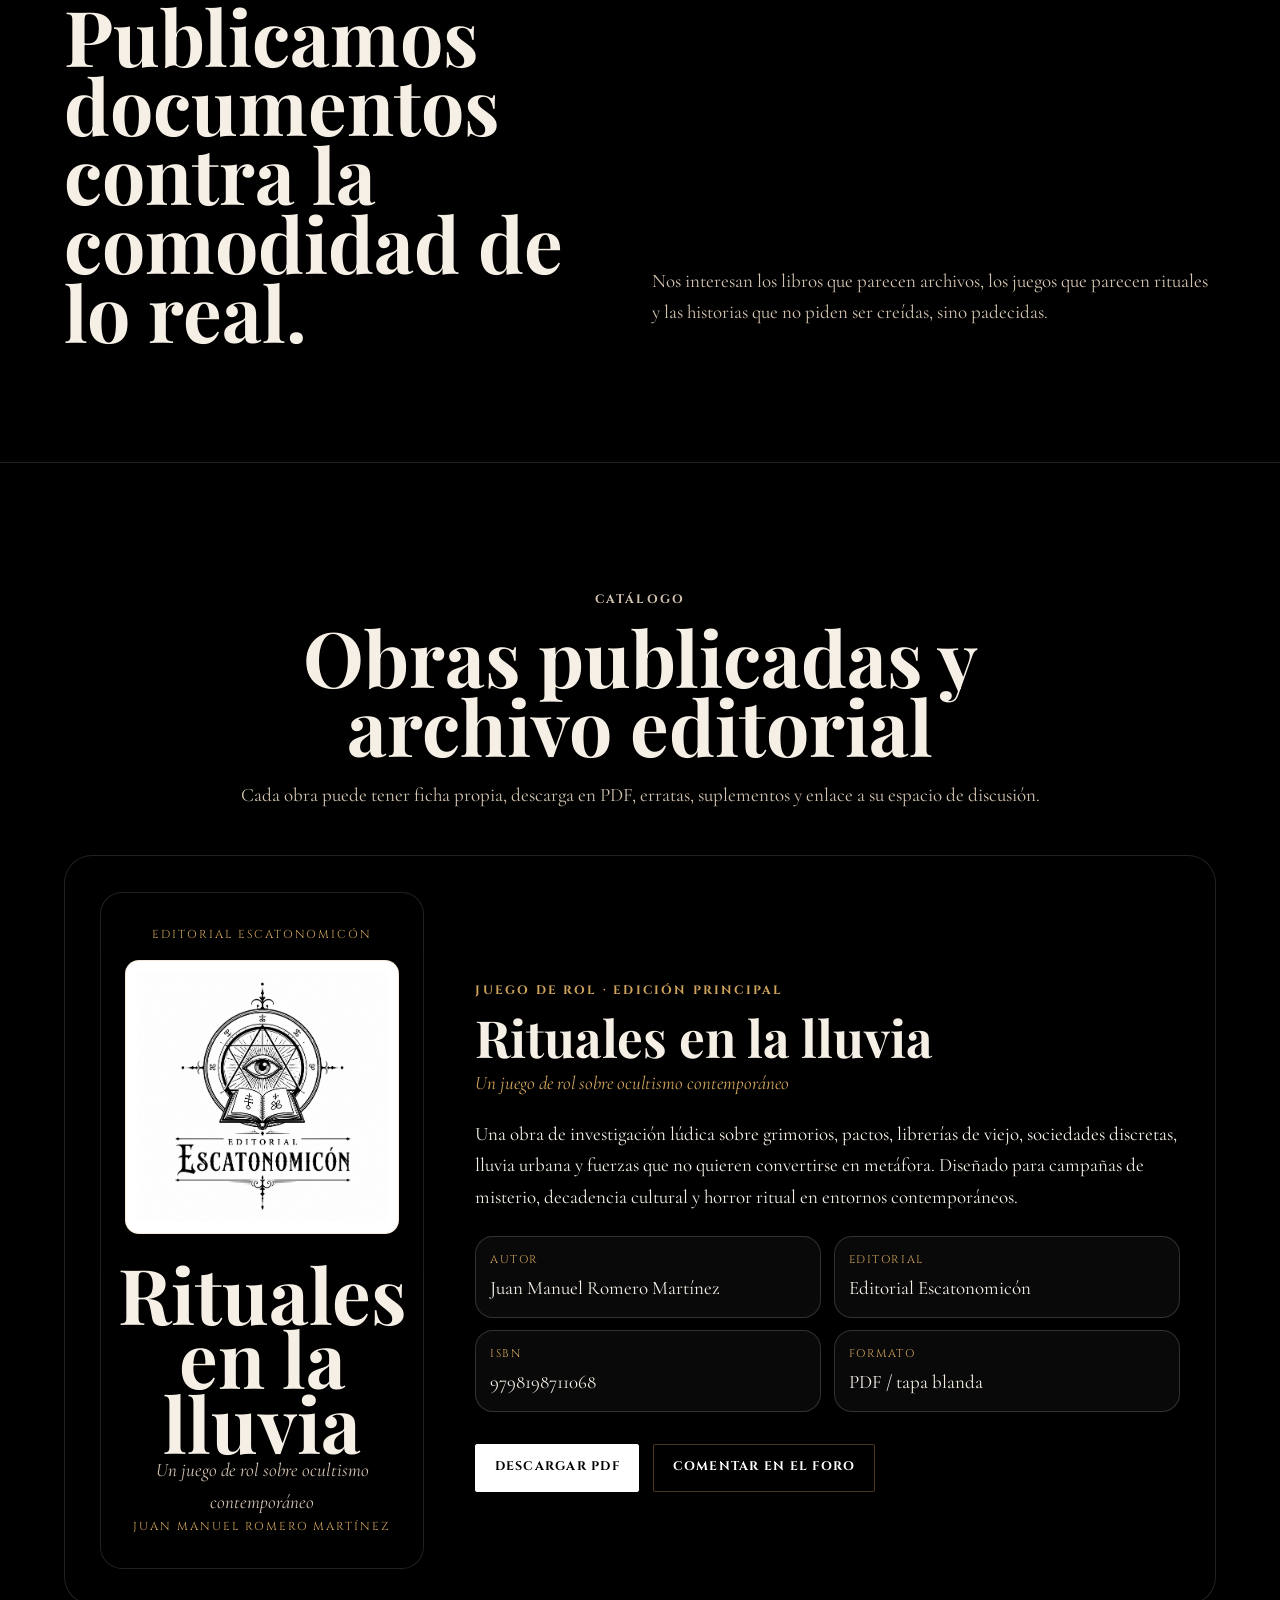
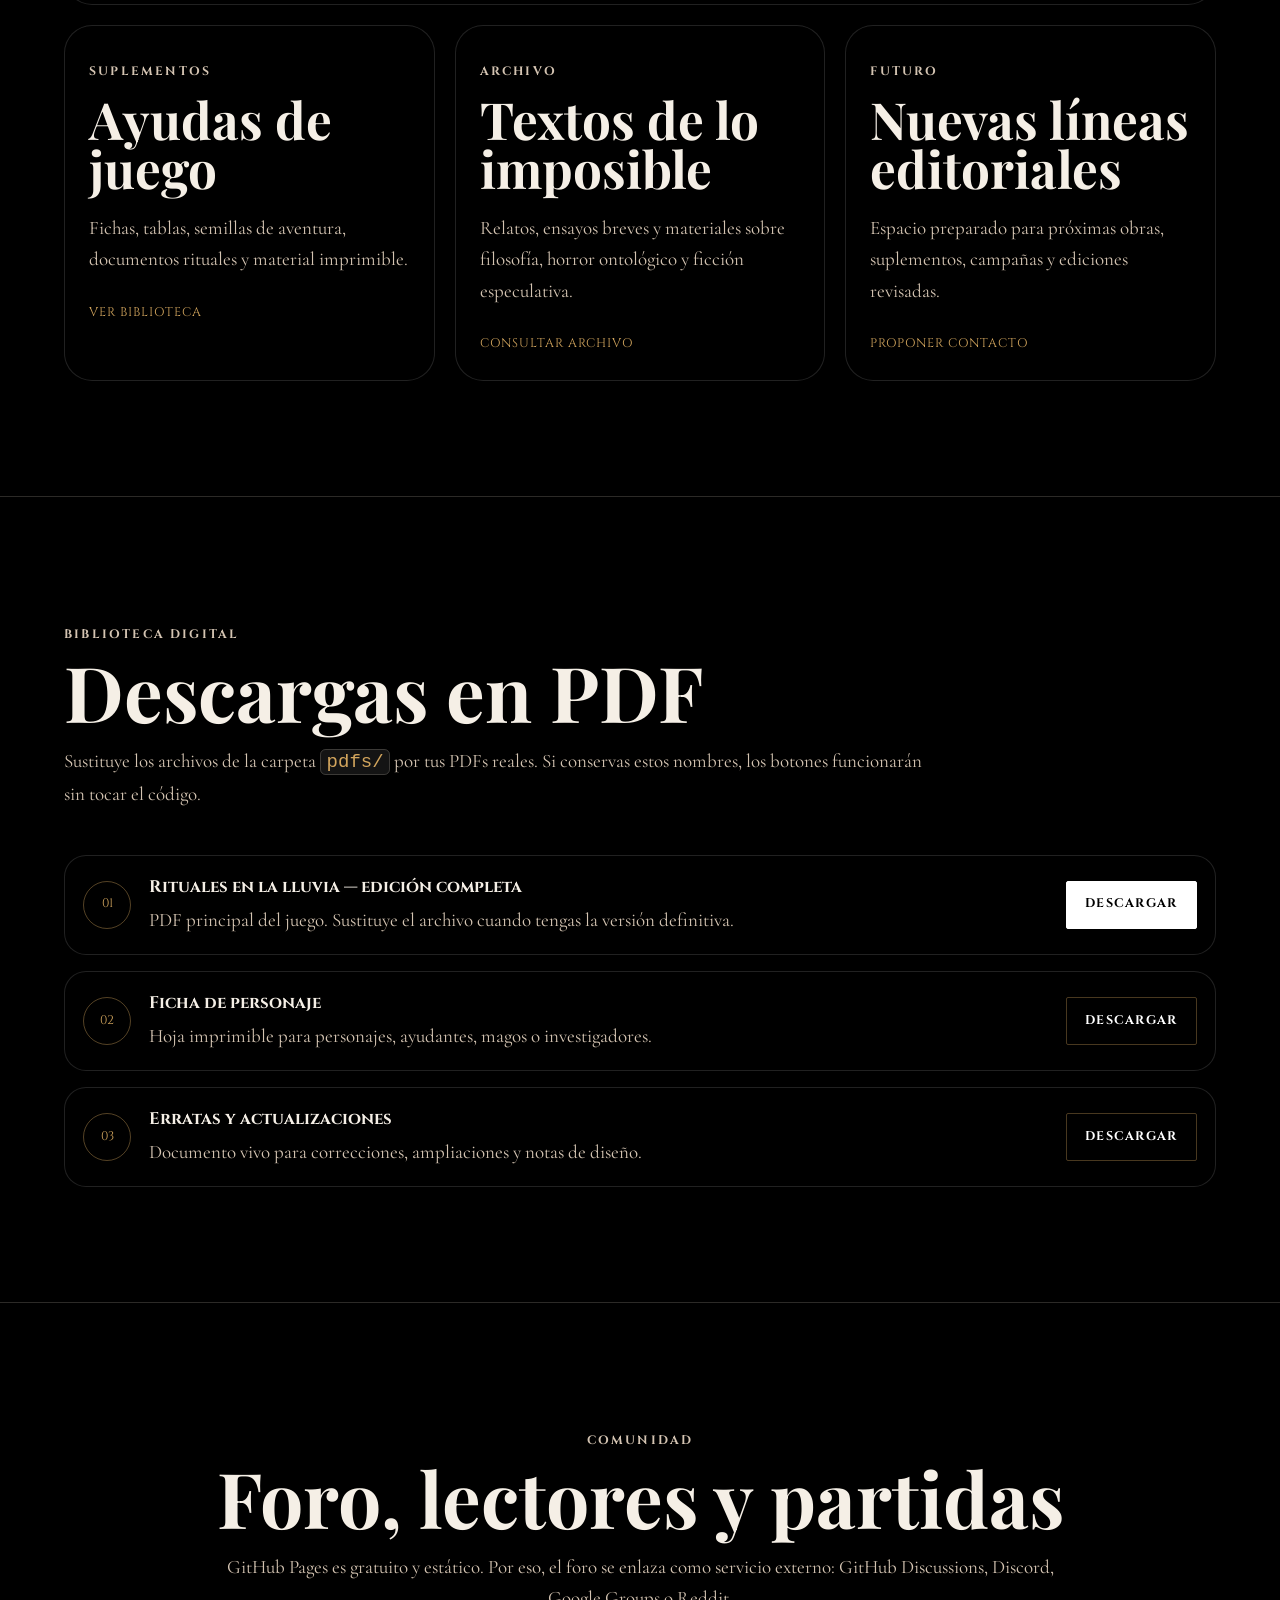
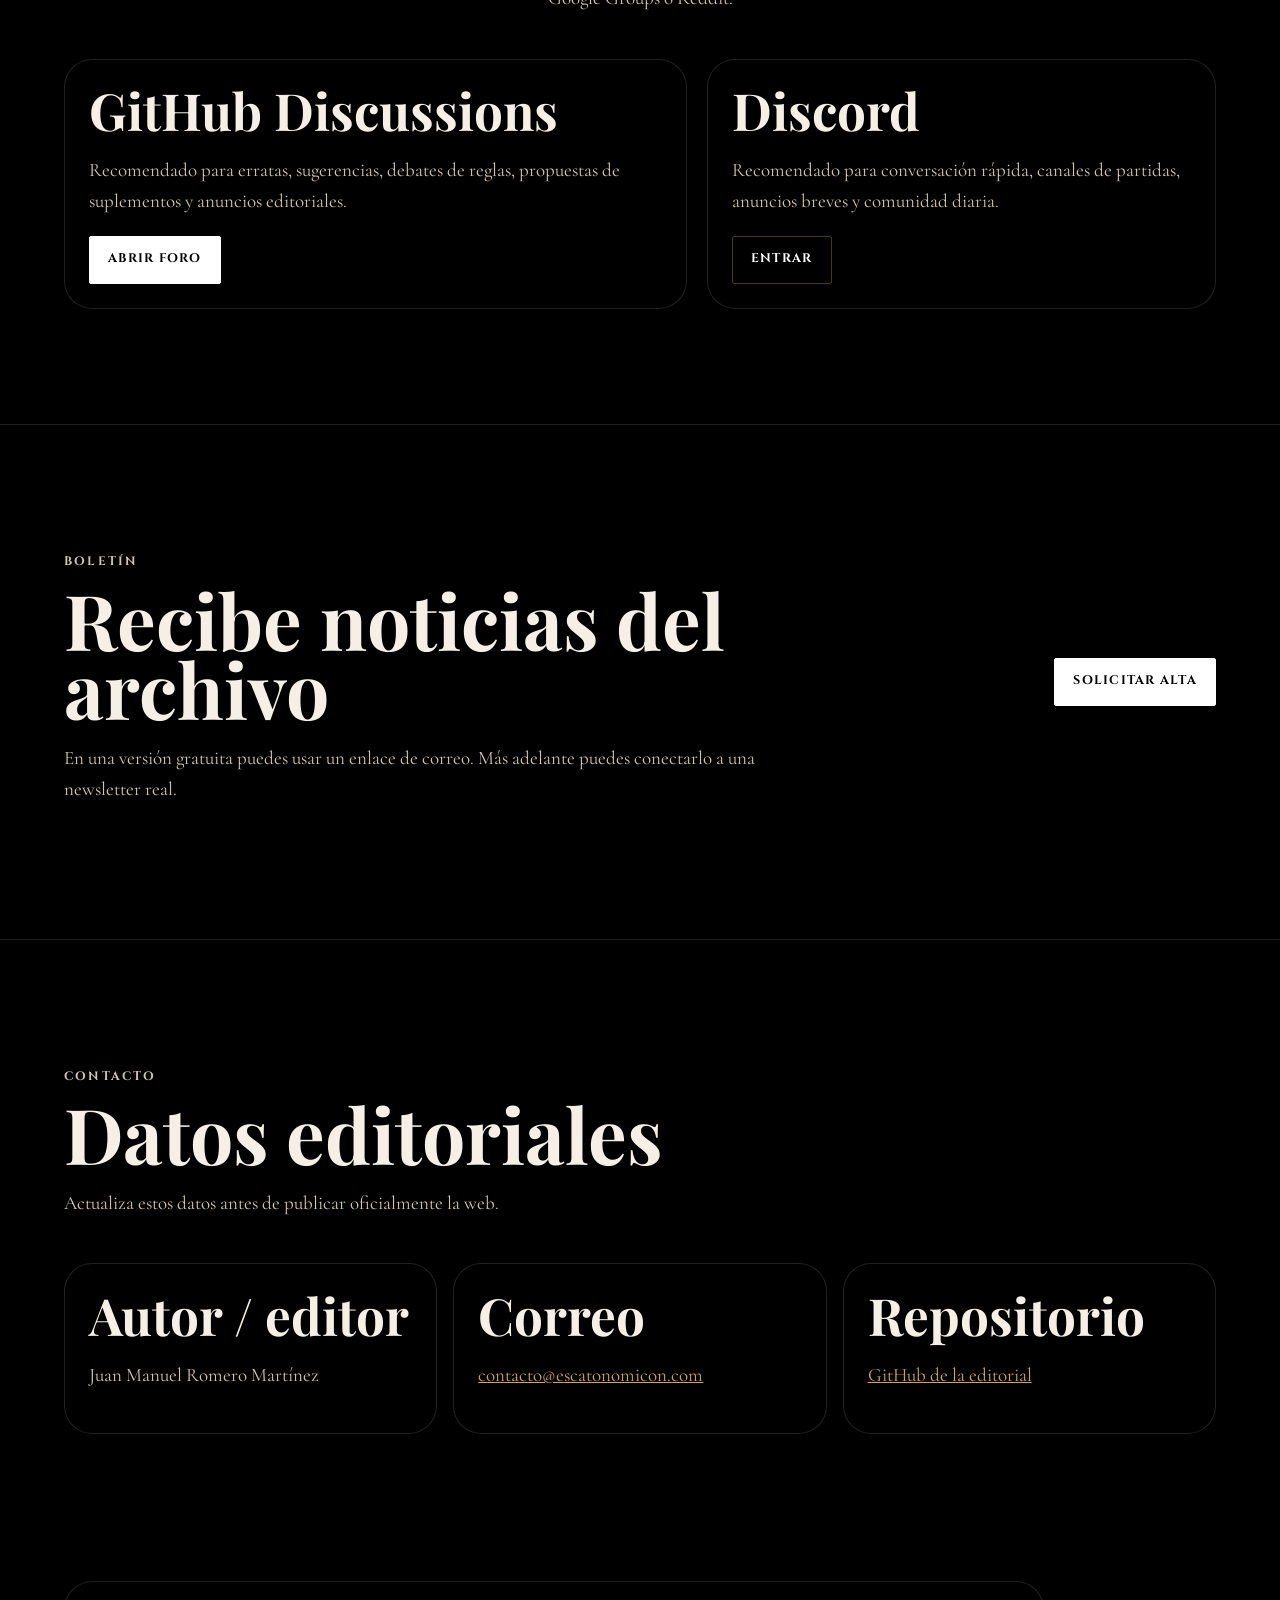
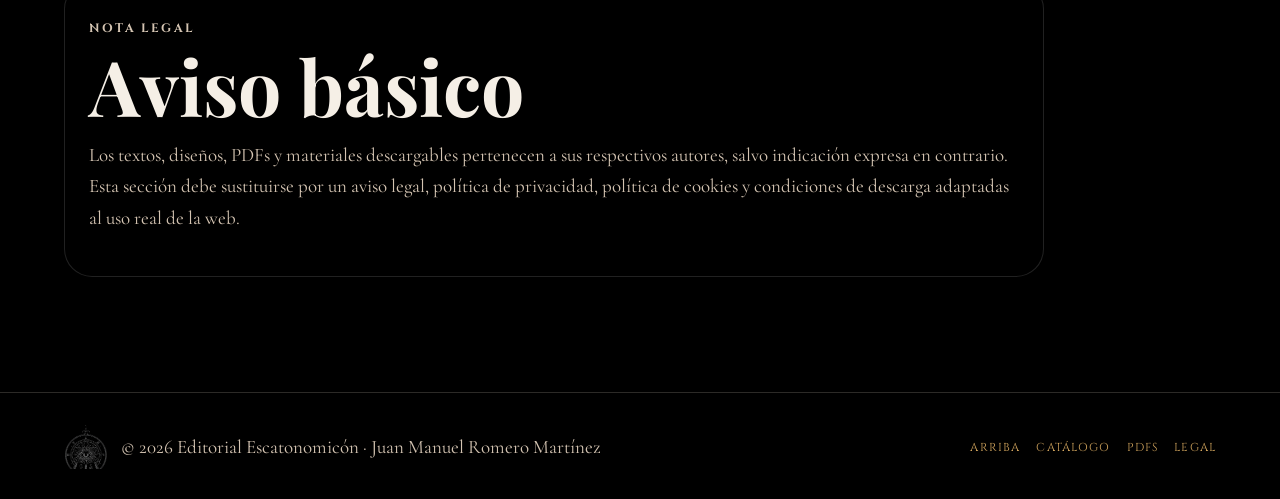
==== commit a4bdaba8: "Add files via upload" ====
--- a/index.html
+++ b/index.html
@@ -23,7 +23,7 @@
 
   <header class="site-header" id="top">
     <a class="brand" href="#inicio" aria-label="Editorial Escatonomicón">
-      <img src="assets/logo-editorial-exact.png" alt="Logo de Editorial Escatonomicón" class="brand-logo-full" />
+      <img src="assets/logo-editorial-exact-white.png" alt="Logo de Editorial Escatonomicón" class="brand-logo-full" />
       <span class="sr-only">Editorial Escatonomicón</span>
     </a>
 
@@ -39,34 +39,31 @@
   </header>
 
   <main>
-    <section id="inicio" class="hero section frame-section">
-      <div class="hero-left">
-        <p class="eyebrow">Sello editorial independiente</p>
-        <h1>Editorial<br><span>Escatonomicón</span></h1>
-        <p class="lead">
+    <section id="inicio" class="hero premium-home section">
+      <div class="home-shell">
+        <p class="eyebrow home-eyebrow">Sello editorial independiente</p>
+
+        <div class="home-seal-wrap" aria-label="Sello blanco de Editorial Escatonomicón">
+          <img src="assets/seal-white.png" alt="Sello blanco de Editorial Escatonomicón" class="home-seal" />
+        </div>
+
+        <h1>Editorial Escatonomicón</h1>
+
+        <p class="lead home-lead">
           Libros, juegos y documentos para quienes sospechan que la realidad es una mala edición de algo más antiguo.
         </p>
-        <div class="hero-luxury-note">Ediciones extrañas · juegos rituales · archivo editorial</div>
-        <div class="hero-divider" aria-hidden="true"><span></span><i>✦</i><span></span></div>
-        <div class="hero-actions">
+
+        <div class="home-rule" aria-hidden="true">
+          <span></span>
+          <em>Archivo editorial</em>
+          <span></span>
+        </div>
+
+        <div class="hero-actions home-actions">
           <a class="button primary" href="#catalogo">Explorar catálogo</a>
           <a class="button secondary" href="#descargas">Biblioteca PDF</a>
         </div>
       </div>
-
-      <aside class="seal-panel" aria-label="Sello editorial">
-        <div class="seal-orbit">
-          <img src="assets/seal-white.png" alt="Sello de Editorial Escatonomicón en blanco" class="hero-seal-white" />
-        </div>
-        <p class="seal-kicker">Sello</p>
-        <h2>Escatonomicón</h2>
-        <p>
-          Rol, horror ontológico, filosofía narrativa, ocultismo contemporáneo y literatura de umbral.
-        </p>
-        <div class="seal-logo-plaque">
-          <img src="assets/logo-editorial-exact.png" alt="Logo de Editorial Escatonomicón" class="seal-logo-exact" />
-        </div>
-      </aside>
     </section>
 
     <section class="section editorial-strip" aria-label="Declaración editorial">
--- a/styles.css
+++ b/styles.css
@@ -868,3 +868,210 @@
     width: min(100%, 170px);
   }
 }
+
+
+/* Home sobria y premium: negro absoluto + sello blanco */
+html,
+body,
+main,
+.section,
+.editorial-strip,
+.dark-panel-section,
+.community-section,
+.legal-section,
+.newsletter-panel,
+.site-footer {
+  background: #000000 !important;
+}
+
+body {
+  background-image: none !important;
+}
+
+.site-header {
+  background: rgba(0,0,0,.96) !important;
+  border-bottom: 1px solid rgba(255,255,255,.12);
+  box-shadow: none;
+}
+
+.brand-logo-full {
+  width: clamp(150px, 18vw, 235px);
+  height: auto;
+  background: transparent !important;
+  border: 0 !important;
+  border-radius: 0 !important;
+  padding: 0 !important;
+  box-shadow: none !important;
+  filter: drop-shadow(0 0 10px rgba(255,255,255,.08));
+}
+
+.main-nav a {
+  color: rgba(245,239,230,.82);
+}
+
+.main-nav a:hover {
+  color: #ffffff;
+}
+
+.premium-home {
+  min-height: calc(100vh - 76px);
+  display: flex;
+  align-items: center;
+  justify-content: center;
+  text-align: center;
+  padding-top: clamp(4rem, 8vw, 7rem);
+  padding-bottom: clamp(4rem, 8vw, 7rem);
+  background: #000000 !important;
+}
+
+.home-shell {
+  width: min(100%, 1040px);
+  margin-inline: auto;
+  position: relative;
+}
+
+.home-eyebrow {
+  margin-bottom: 1.3rem;
+  color: rgba(210,165,93,.92);
+  letter-spacing: .22em;
+}
+
+.home-seal-wrap {
+  width: clamp(260px, 36vw, 440px);
+  aspect-ratio: 1 / 1;
+  margin: 0 auto clamp(2rem, 4vw, 3.2rem);
+  display: grid;
+  place-items: center;
+  position: relative;
+}
+
+.home-seal-wrap::before,
+.home-seal-wrap::after {
+  content: "";
+  position: absolute;
+  inset: 0;
+  border-radius: 50%;
+  pointer-events: none;
+}
+
+.home-seal-wrap::before {
+  border: 1px solid rgba(255,255,255,.16);
+}
+
+.home-seal-wrap::after {
+  inset: 18px;
+  border: 1px solid rgba(210,165,93,.24);
+}
+
+.home-seal {
+  width: 86%;
+  height: auto;
+  display: block;
+  filter: drop-shadow(0 0 16px rgba(255,255,255,.08));
+}
+
+.premium-home h1 {
+  margin: 0;
+  font-family: var(--font-display);
+  font-size: clamp(3.5rem, 8vw, 8rem);
+  font-weight: 700;
+  line-height: .94;
+  letter-spacing: .015em;
+  color: #ffffff;
+}
+
+.home-lead {
+  max-width: 760px;
+  margin: 1.35rem auto 0;
+  color: rgba(245,239,230,.82);
+  font-size: clamp(1.25rem, 2vw, 1.6rem);
+}
+
+.home-rule {
+  display: flex;
+  align-items: center;
+  gap: 1rem;
+  width: min(100%, 540px);
+  margin: 2.2rem auto 0;
+  color: var(--gold);
+}
+
+.home-rule span {
+  flex: 1;
+  height: 1px;
+  background: linear-gradient(90deg, transparent, rgba(210,165,93,.6), transparent);
+}
+
+.home-rule em {
+  font-family: var(--font-caps);
+  font-style: normal;
+  font-size: .72rem;
+  letter-spacing: .2em;
+  text-transform: uppercase;
+  white-space: nowrap;
+}
+
+.home-actions {
+  justify-content: center;
+  margin-top: 2rem;
+}
+
+.button {
+  border-radius: 2px;
+  border-color: rgba(210,165,93,.34);
+  background: transparent;
+}
+
+.button.primary {
+  background: #ffffff;
+  color: #000000;
+  border-color: #ffffff;
+  box-shadow: none;
+}
+
+.button.primary:hover {
+  background: var(--gold);
+  border-color: var(--gold);
+}
+
+.button.secondary {
+  background: transparent;
+  color: #ffffff;
+}
+
+.button.secondary:hover {
+  background: rgba(255,255,255,.06);
+}
+
+.book-showcase,
+.mini-card,
+.community-card,
+.contact-card,
+.legal-box,
+.download-item,
+.newsletter-panel,
+.book-object,
+.book-description {
+  background: #000000 !important;
+  border-color: rgba(255,255,255,.13) !important;
+  box-shadow: none !important;
+}
+
+.editorial-strip {
+  border-top: 1px solid rgba(255,255,255,.12);
+  border-bottom: 1px solid rgba(255,255,255,.12);
+}
+
+@media (max-width: 980px) {
+  .brand-logo-full {
+    width: min(58vw, 220px);
+  }
+
+  .premium-home {
+    min-height: auto;
+  }
+
+  .home-seal-wrap {
+    width: min(82vw, 340px);
+  }
+}
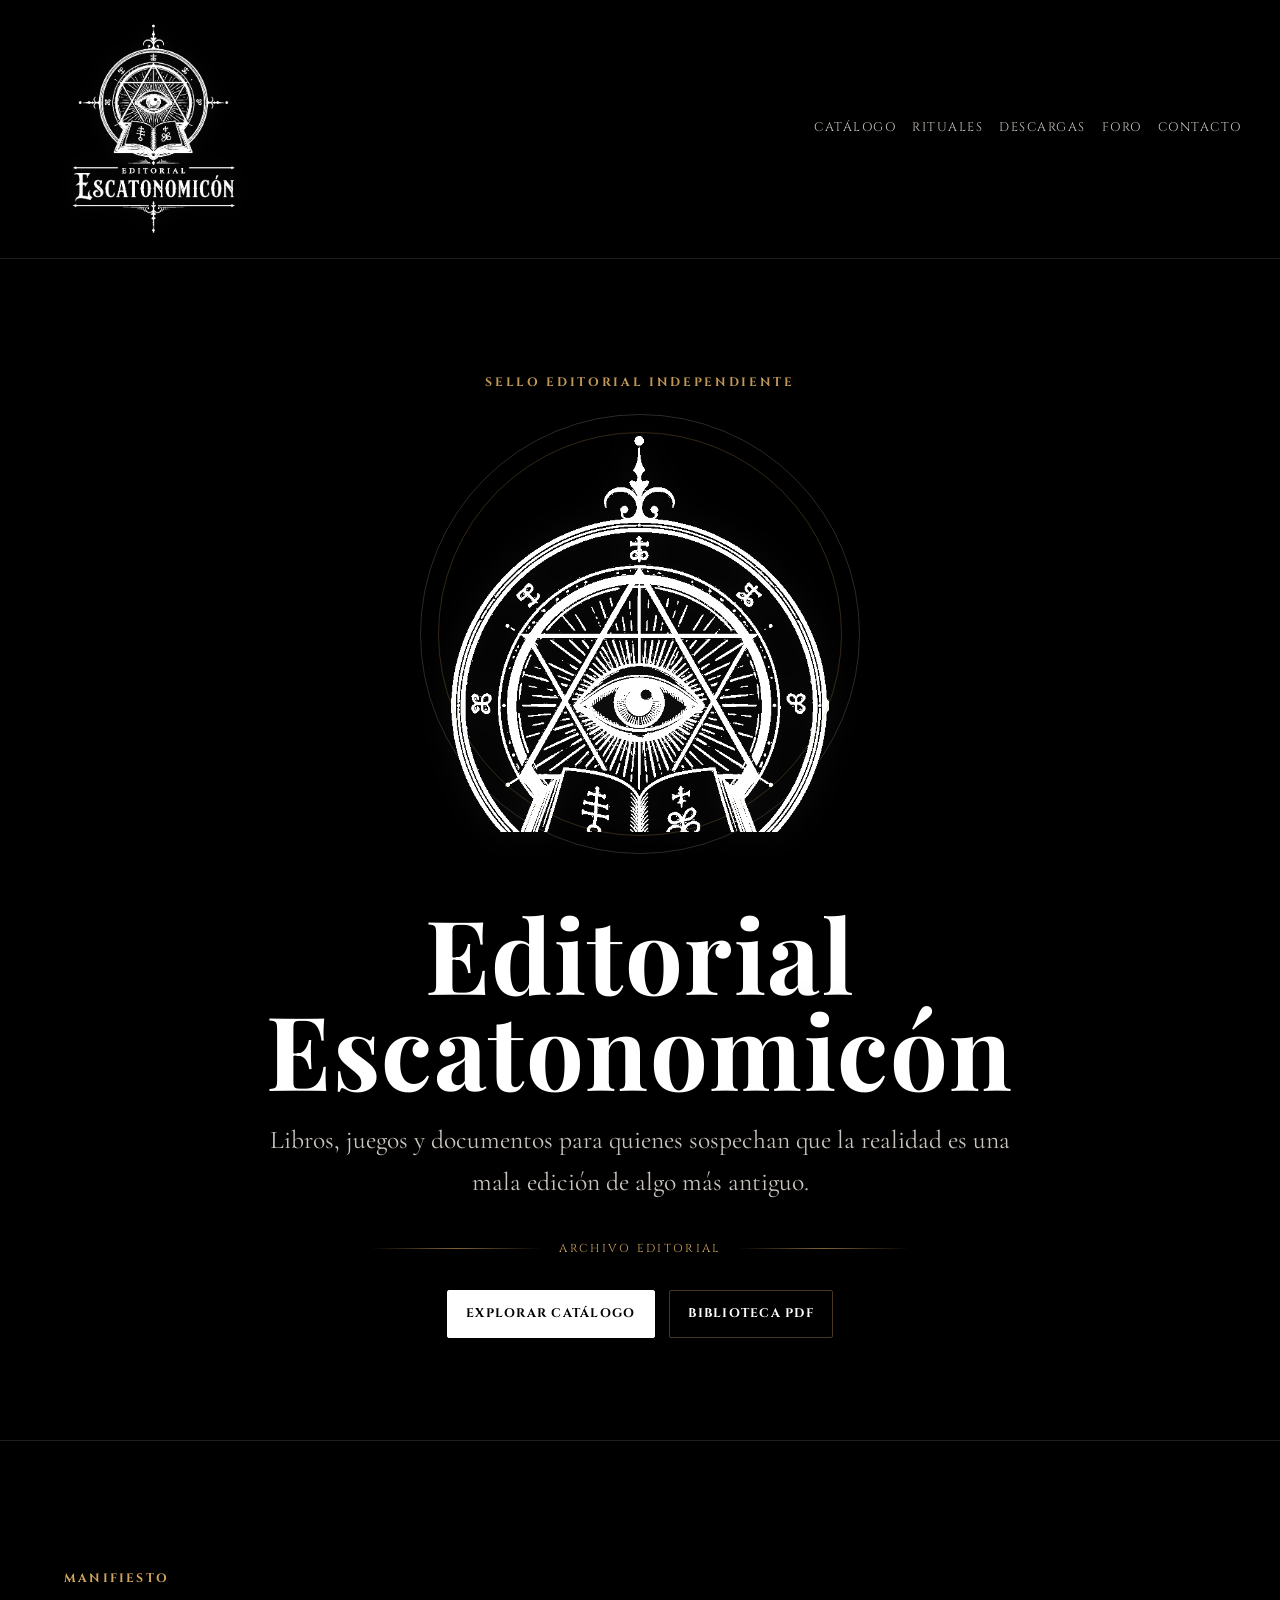
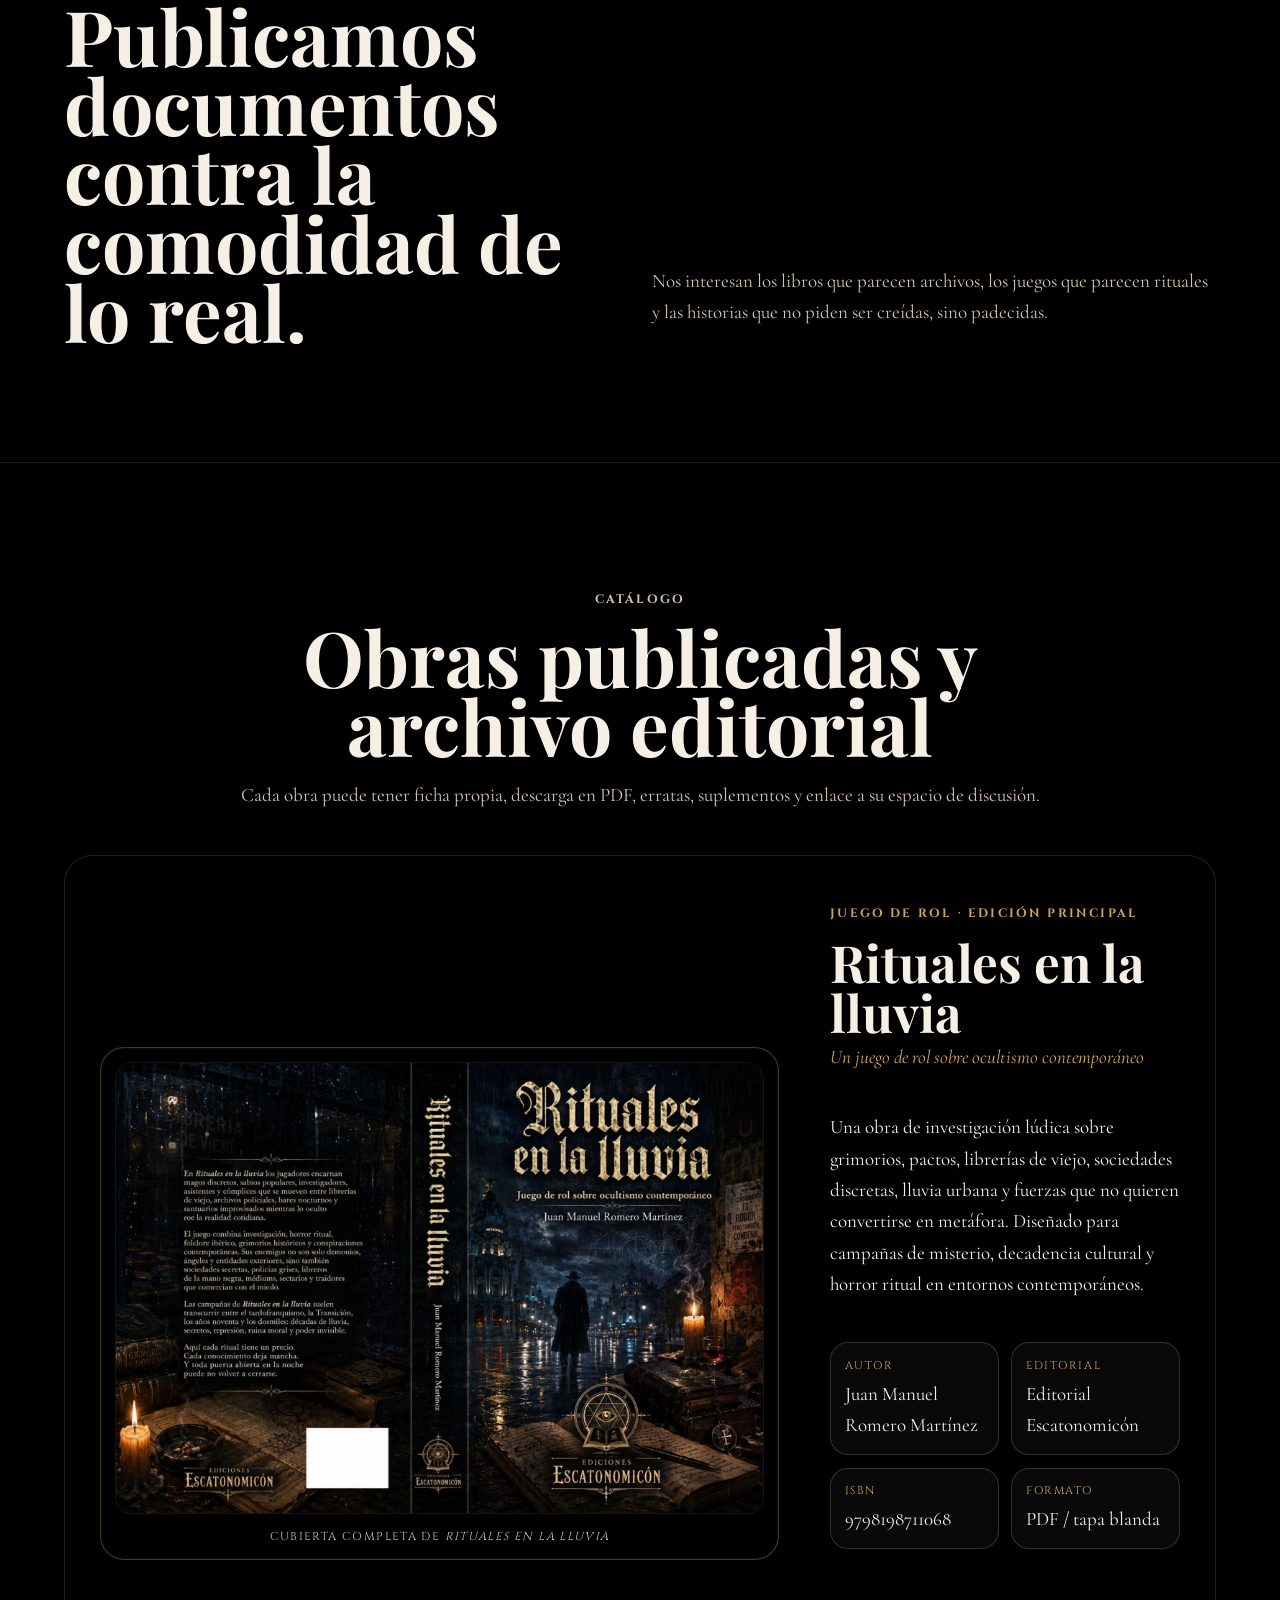
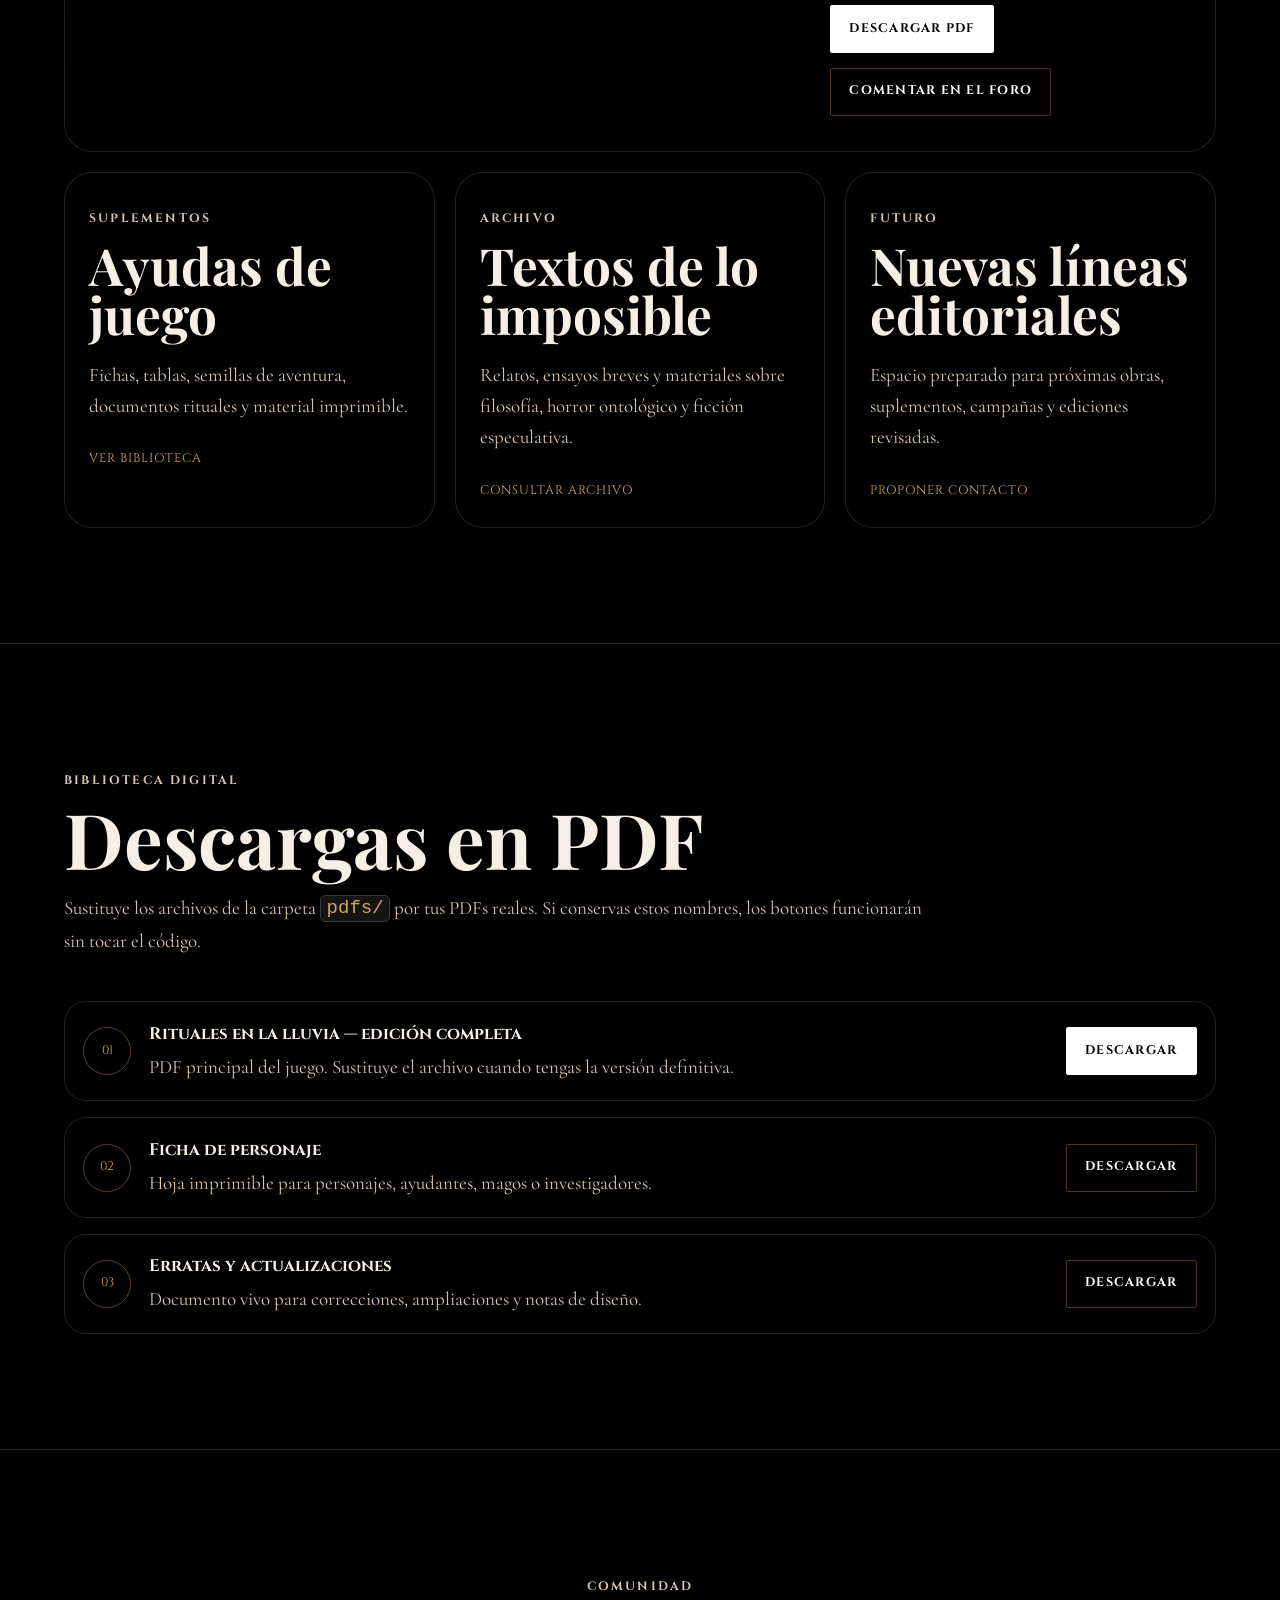
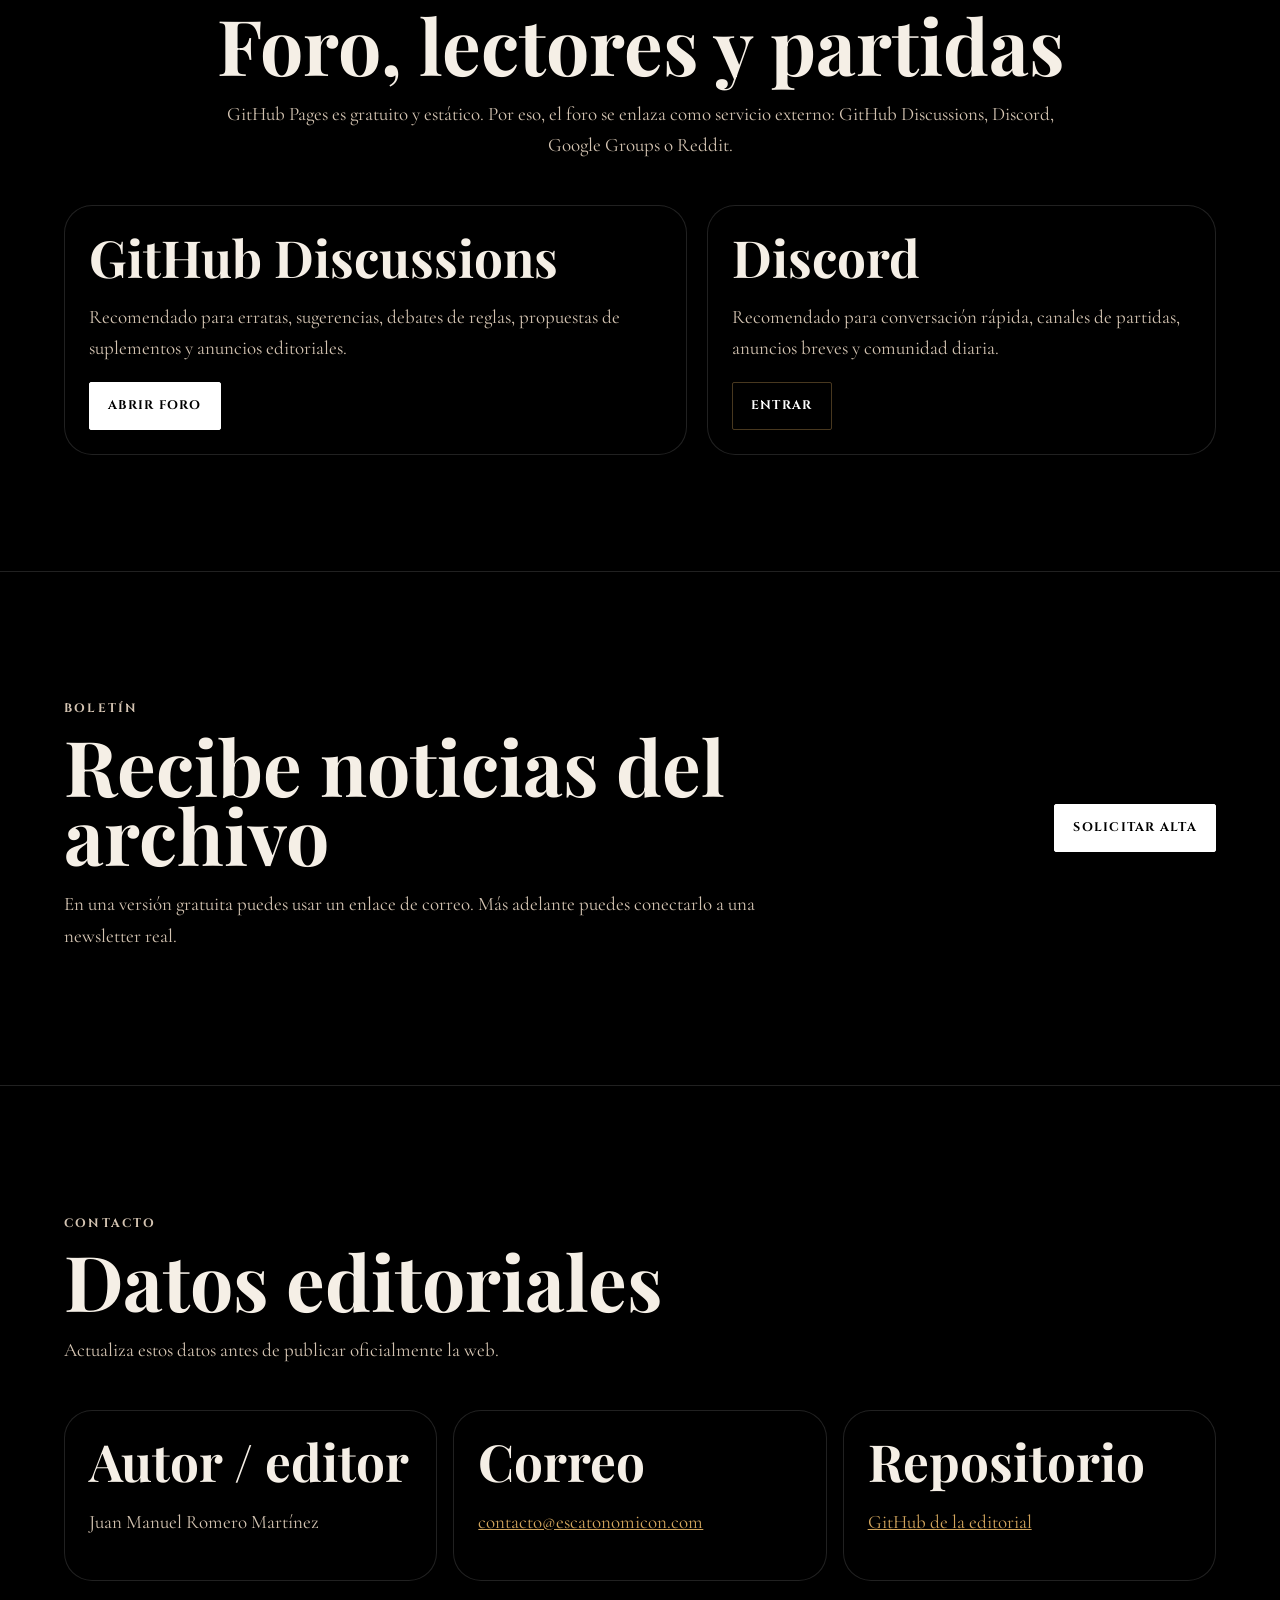
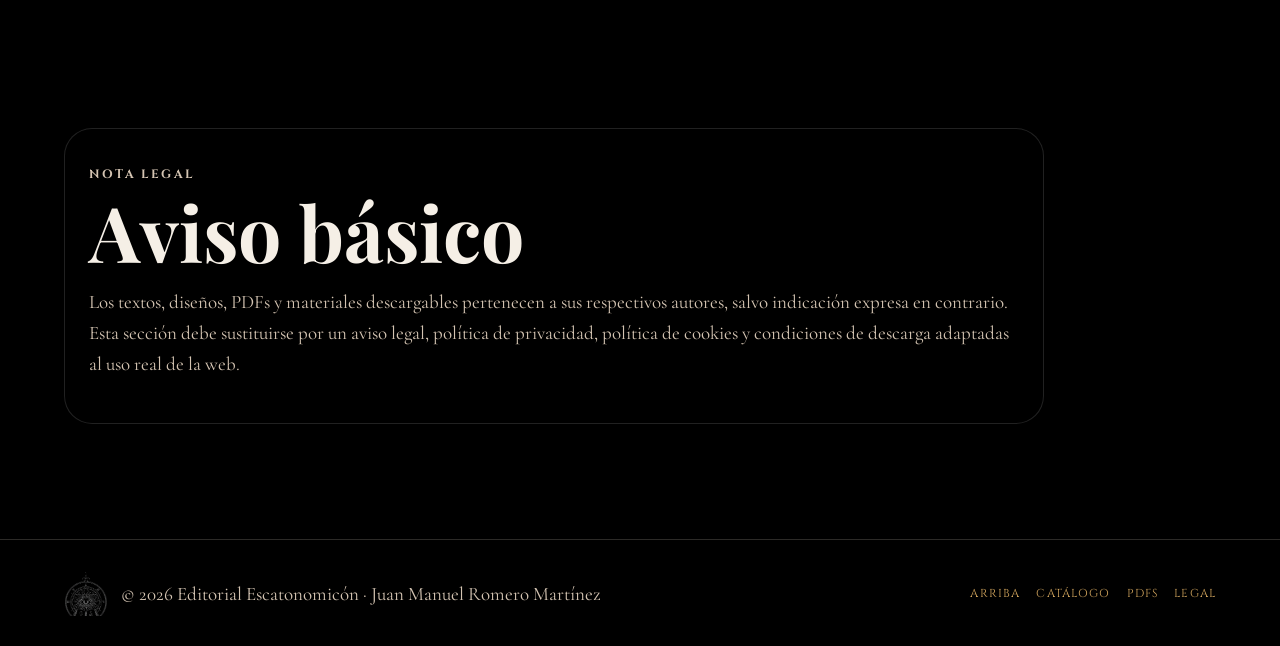
==== commit a68b3a99: "Add files via upload" ====
--- a/index.html
+++ b/index.html
@@ -87,13 +87,10 @@
 
       <div class="catalog-grid">
         <article id="rituales" class="book-showcase">
-          <div class="book-object" aria-label="Portada conceptual de Rituales en la lluvia">
-            <div class="book-topline">Editorial Escatonomicón</div>
-            <img src="assets/logo-editorial-exact.png" alt="Logo de Editorial Escatonomicón" />
-            <h3>Rituales<br>en la lluvia</h3>
-            <p>Un juego de rol sobre ocultismo contemporáneo</p>
-            <div class="book-author">Juan Manuel Romero Martínez</div>
-          </div>
+          <figure class="rituales-cover-showcase" aria-label="Cubierta completa de Rituales en la lluvia">
+            <img src="assets/rituales-en-la-lluvia-cover.jpg" alt="Cubierta completa de Rituales en la lluvia" />
+            <figcaption>Cubierta completa de <em>Rituales en la lluvia</em></figcaption>
+          </figure>
 
           <div class="book-description">
             <p class="label">Juego de rol · edición principal</p>
--- a/styles.css
+++ b/styles.css
@@ -1075,3 +1075,54 @@
     width: min(82vw, 340px);
   }
 }
+
+
+/* Imagen real de Rituales en la lluvia */
+.book-showcase {
+  grid-template-columns: minmax(360px, 1.32fr) minmax(300px, .68fr);
+  align-items: center;
+}
+
+.rituales-cover-showcase {
+  margin: 0;
+  padding: clamp(.55rem, 1.2vw, .85rem);
+  border-radius: 24px;
+  border: 1px solid rgba(210,165,93,.34);
+  background: #000000;
+  box-shadow: 0 28px 78px rgba(0,0,0,.72), inset 0 0 0 1px rgba(255,255,255,.045);
+}
+
+.rituales-cover-showcase img {
+  display: block;
+  width: 100%;
+  height: auto;
+  border-radius: 16px;
+  border: 1px solid rgba(255,255,255,.08);
+}
+
+.rituales-cover-showcase figcaption {
+  margin-top: .8rem;
+  color: var(--muted);
+  font-family: var(--font-caps);
+  font-size: .72rem;
+  letter-spacing: .12em;
+  text-transform: uppercase;
+  text-align: center;
+}
+
+.book-description {
+  align-self: stretch;
+  display: flex;
+  flex-direction: column;
+  justify-content: center;
+}
+
+@media (max-width: 980px) {
+  .book-showcase {
+    grid-template-columns: 1fr;
+  }
+
+  .rituales-cover-showcase {
+    padding: .5rem;
+  }
+}
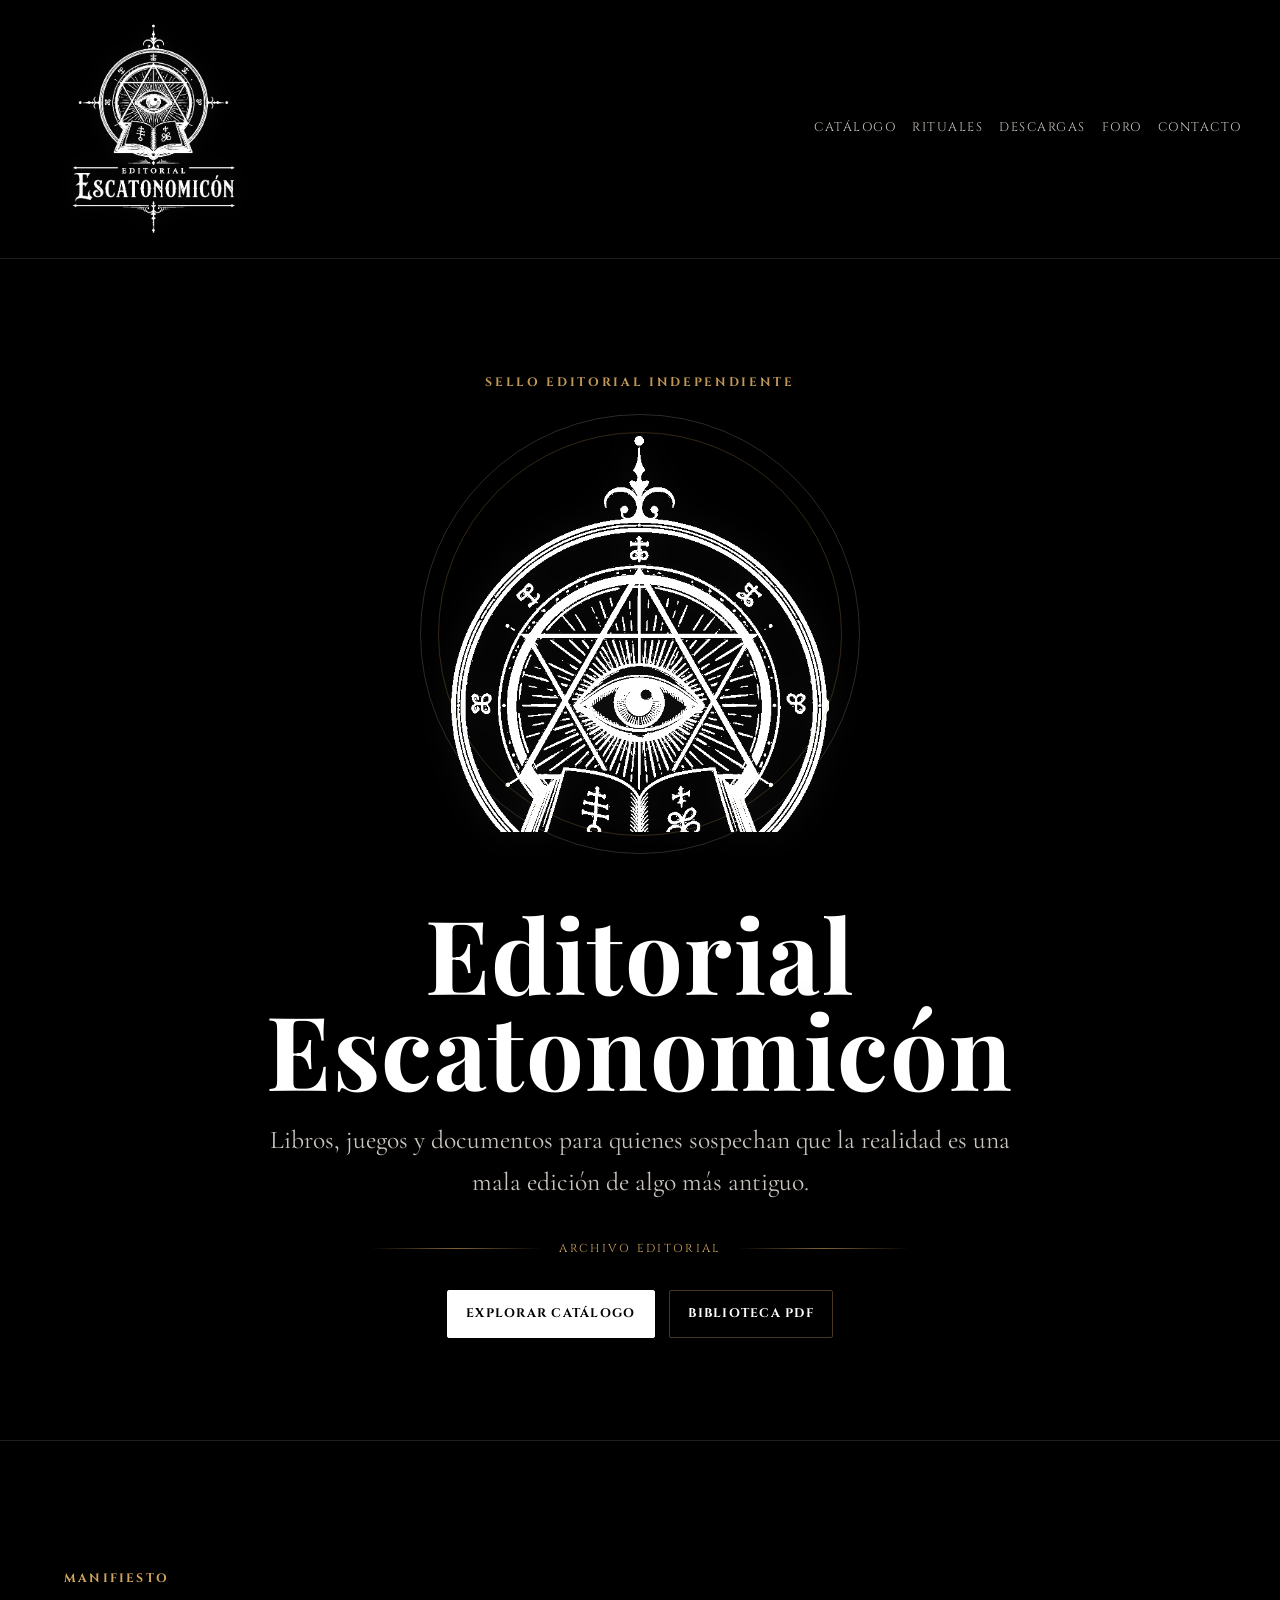
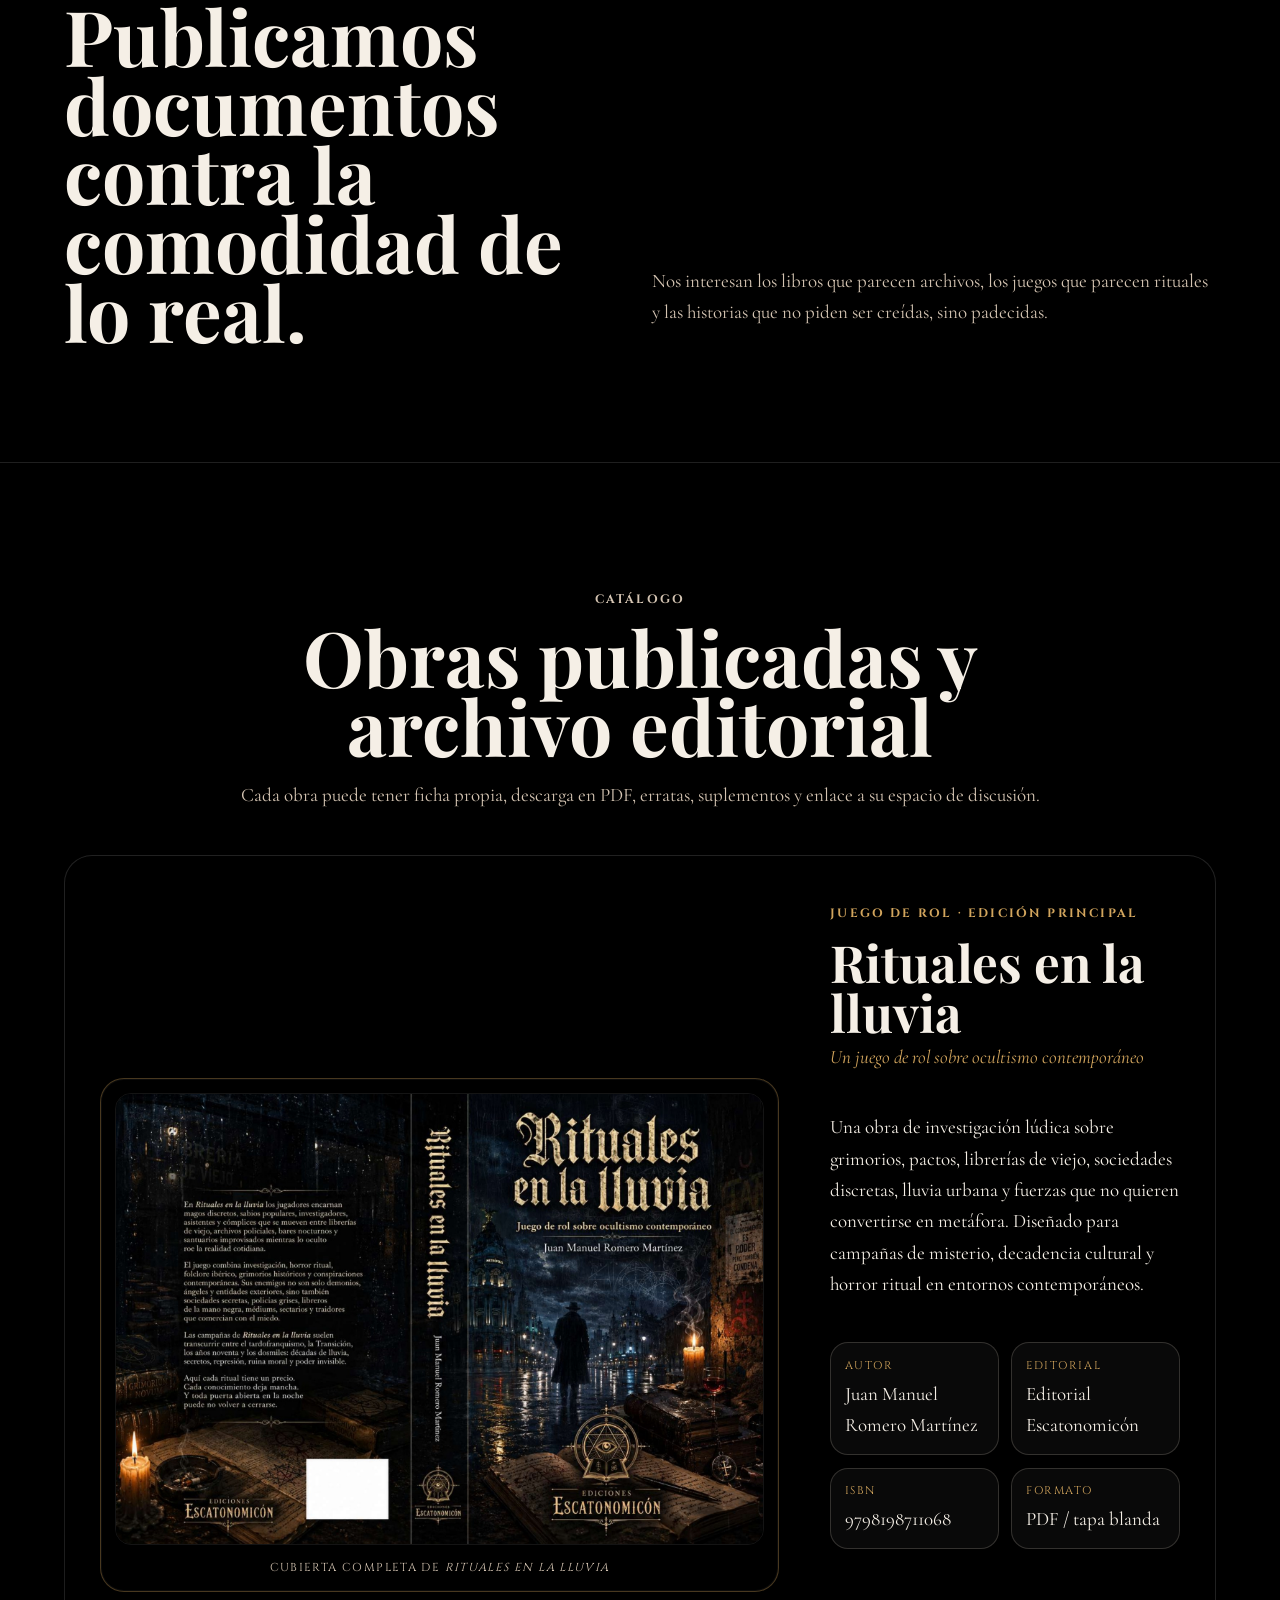
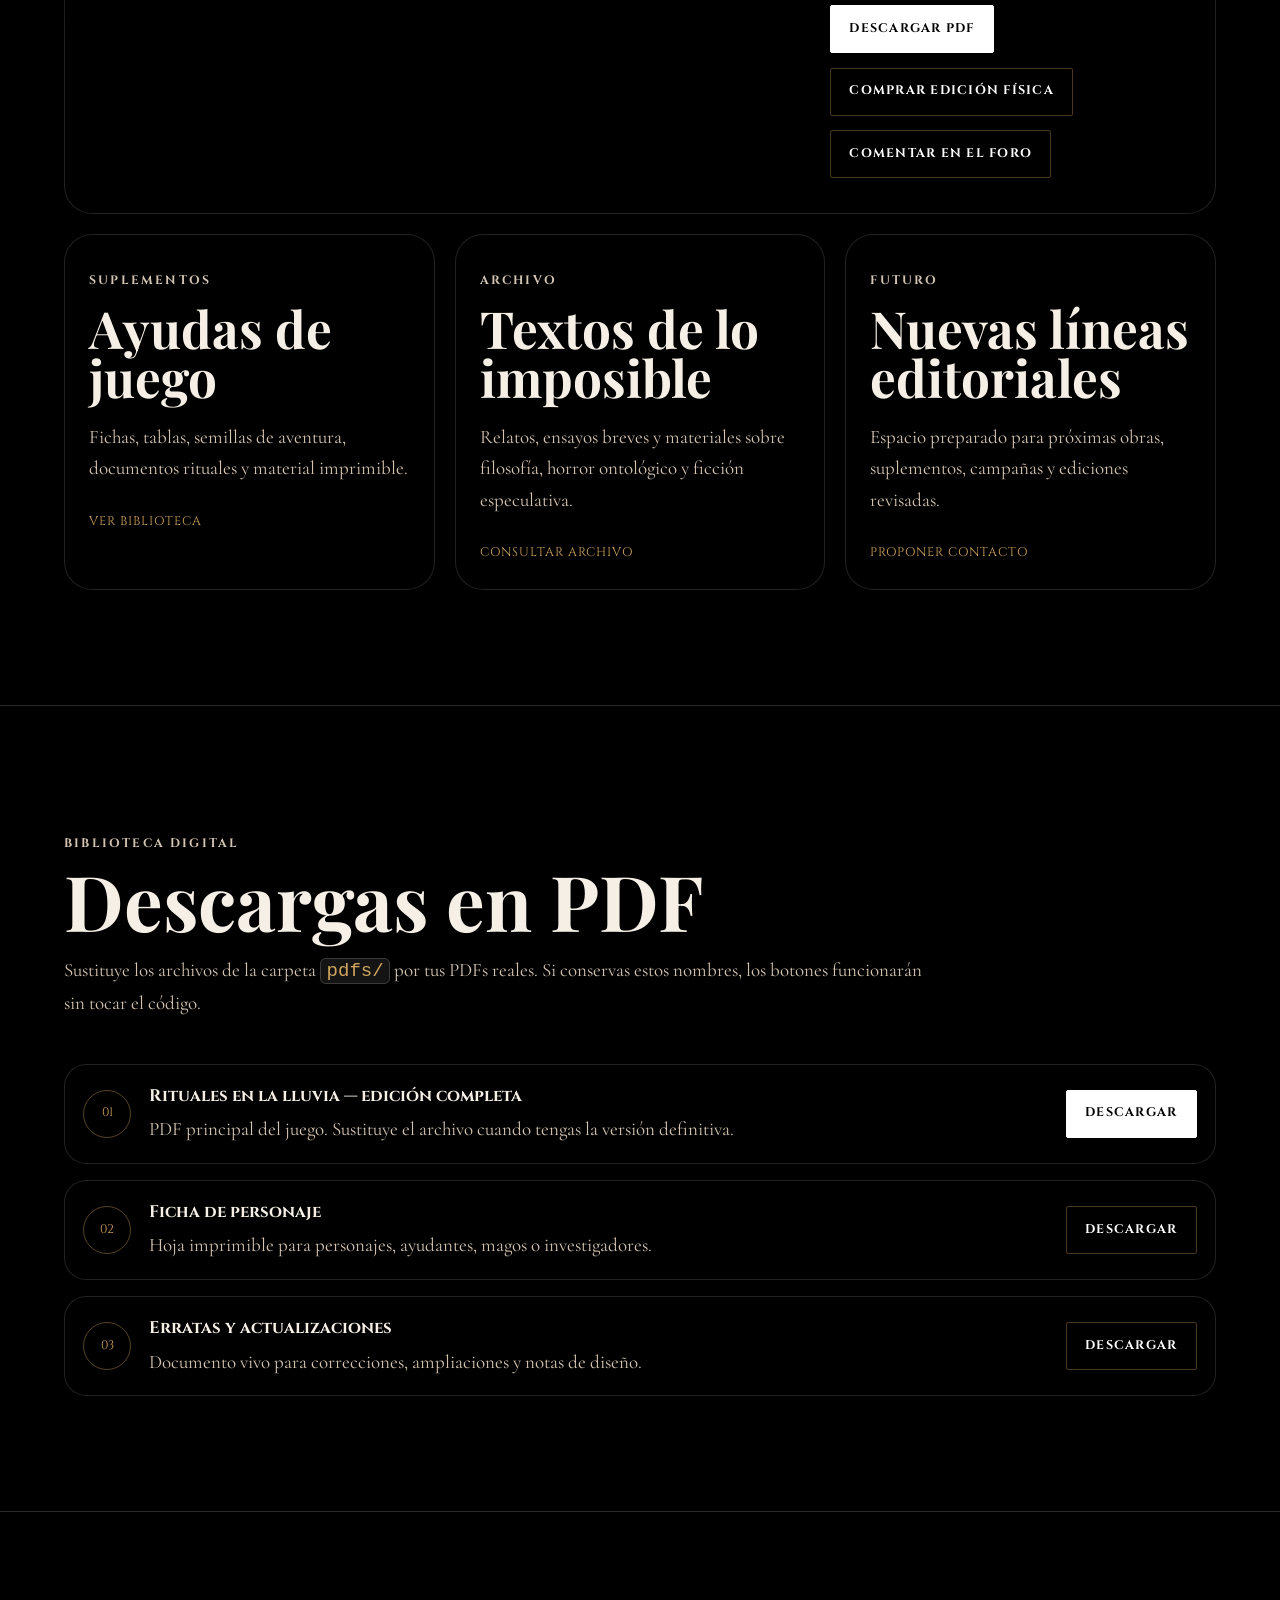
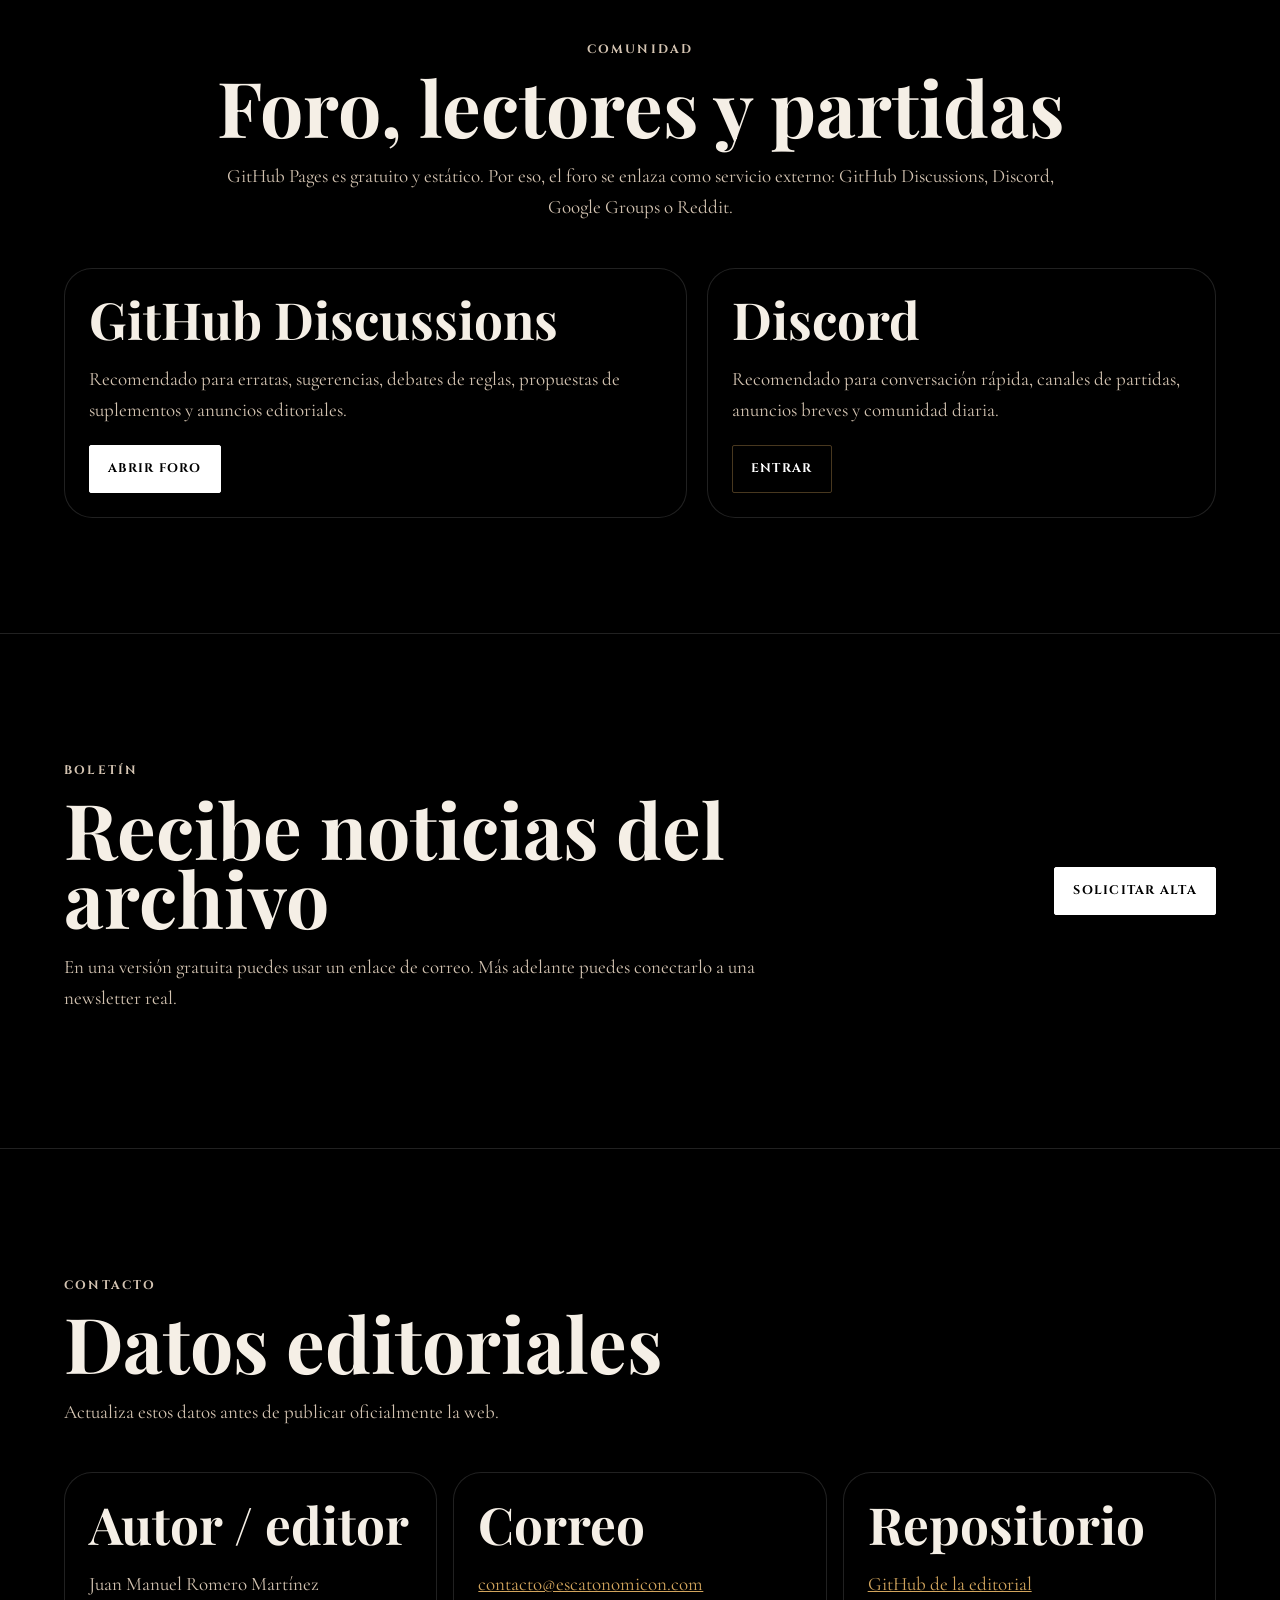
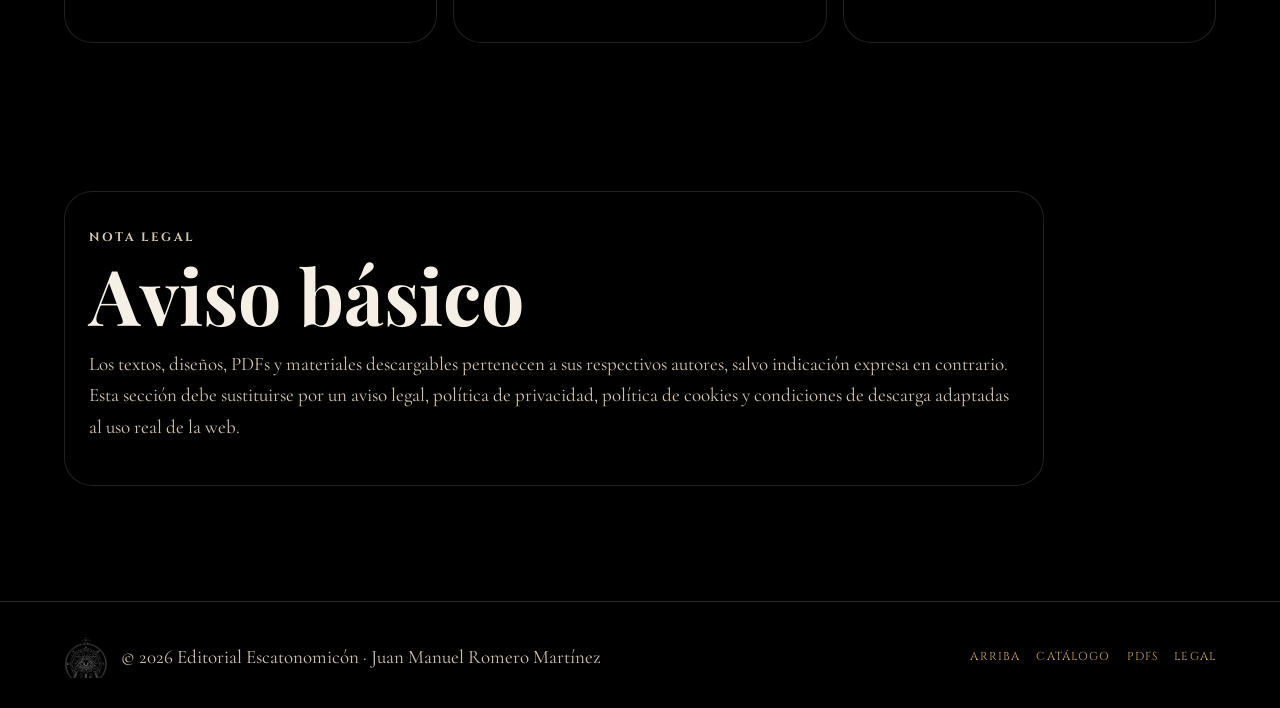
==== commit 42b8222a: "Add files via upload" ====
--- a/index.html
+++ b/index.html
@@ -111,6 +111,7 @@
 
             <div class="card-actions">
               <a class="button primary" href="pdfs/rituales-en-la-lluvia.pdf">Descargar PDF</a>
+              <a class="button secondary" href="https://amzn.eu/d/05rCpy3P" target="_blank" rel="noopener noreferrer">Comprar edición física</a>
               <a class="button secondary" href="#comunidad">Comentar en el foro</a>
             </div>
           </div>
